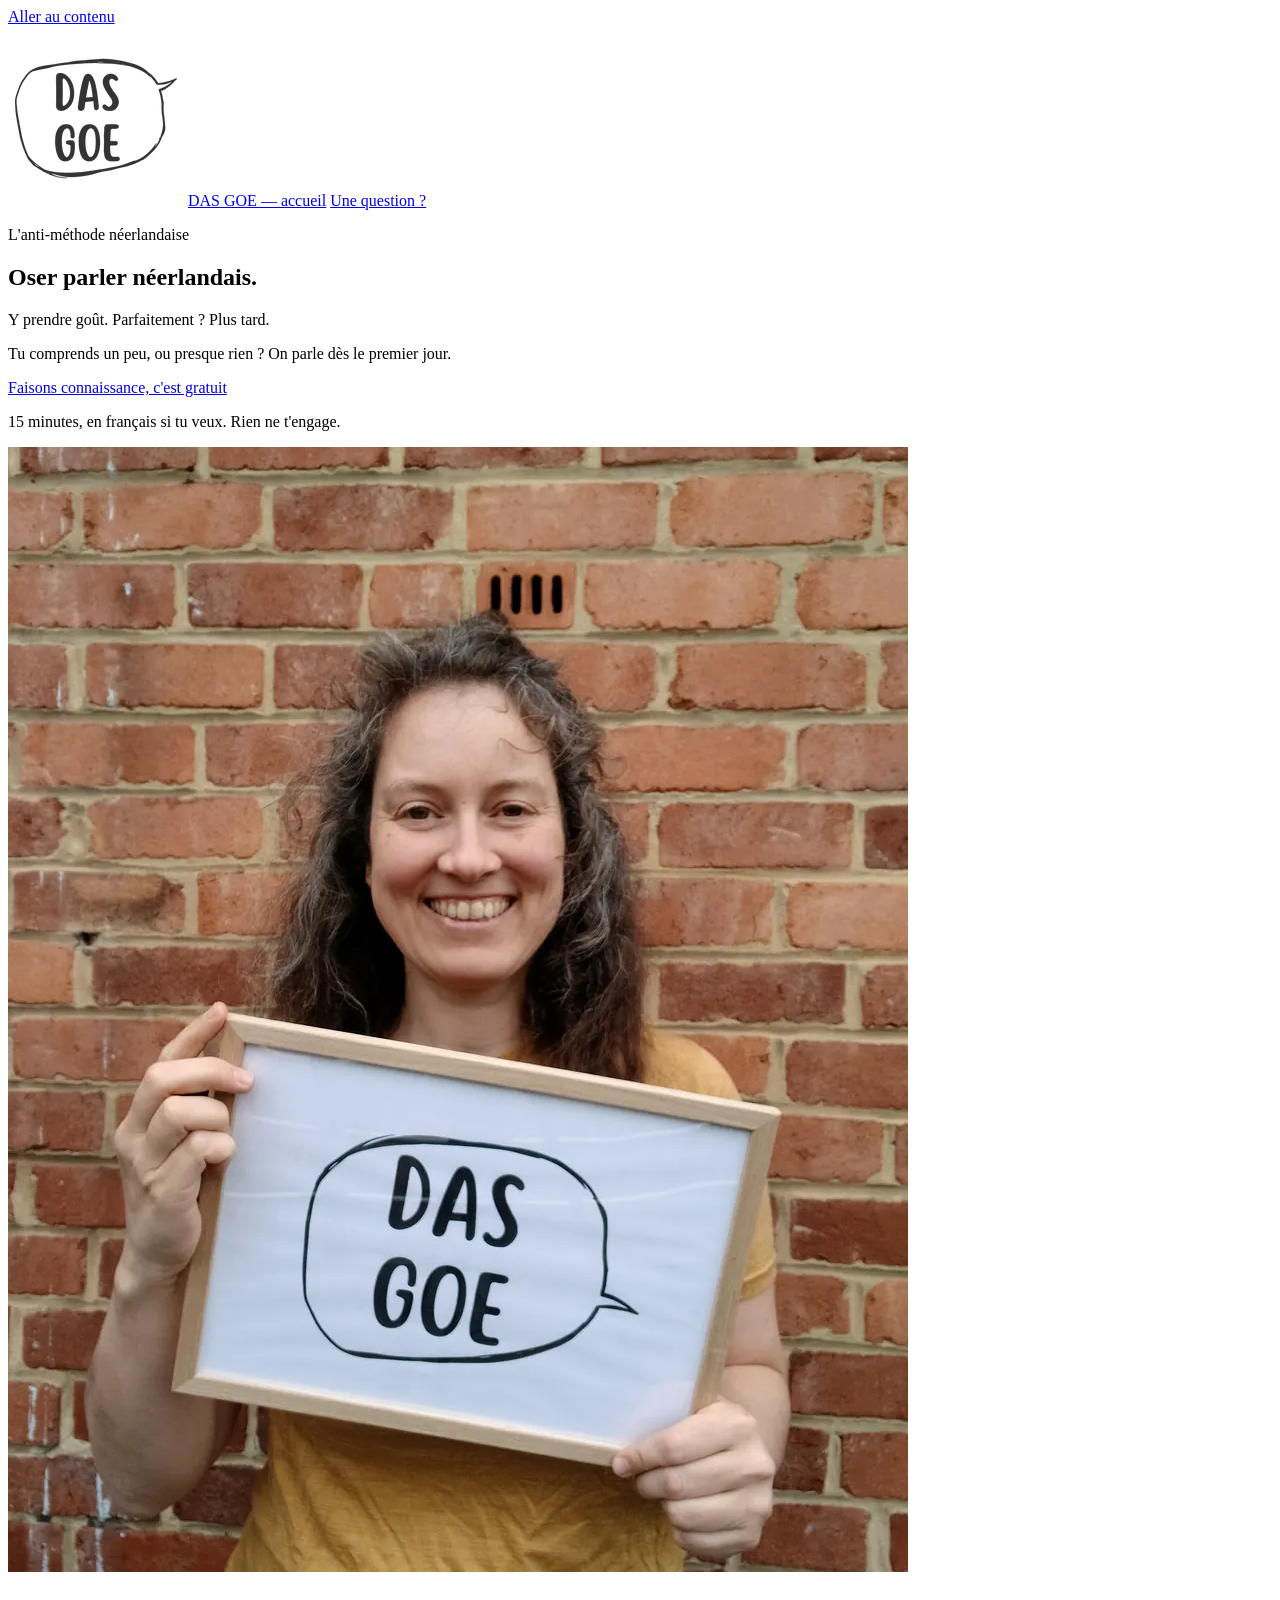
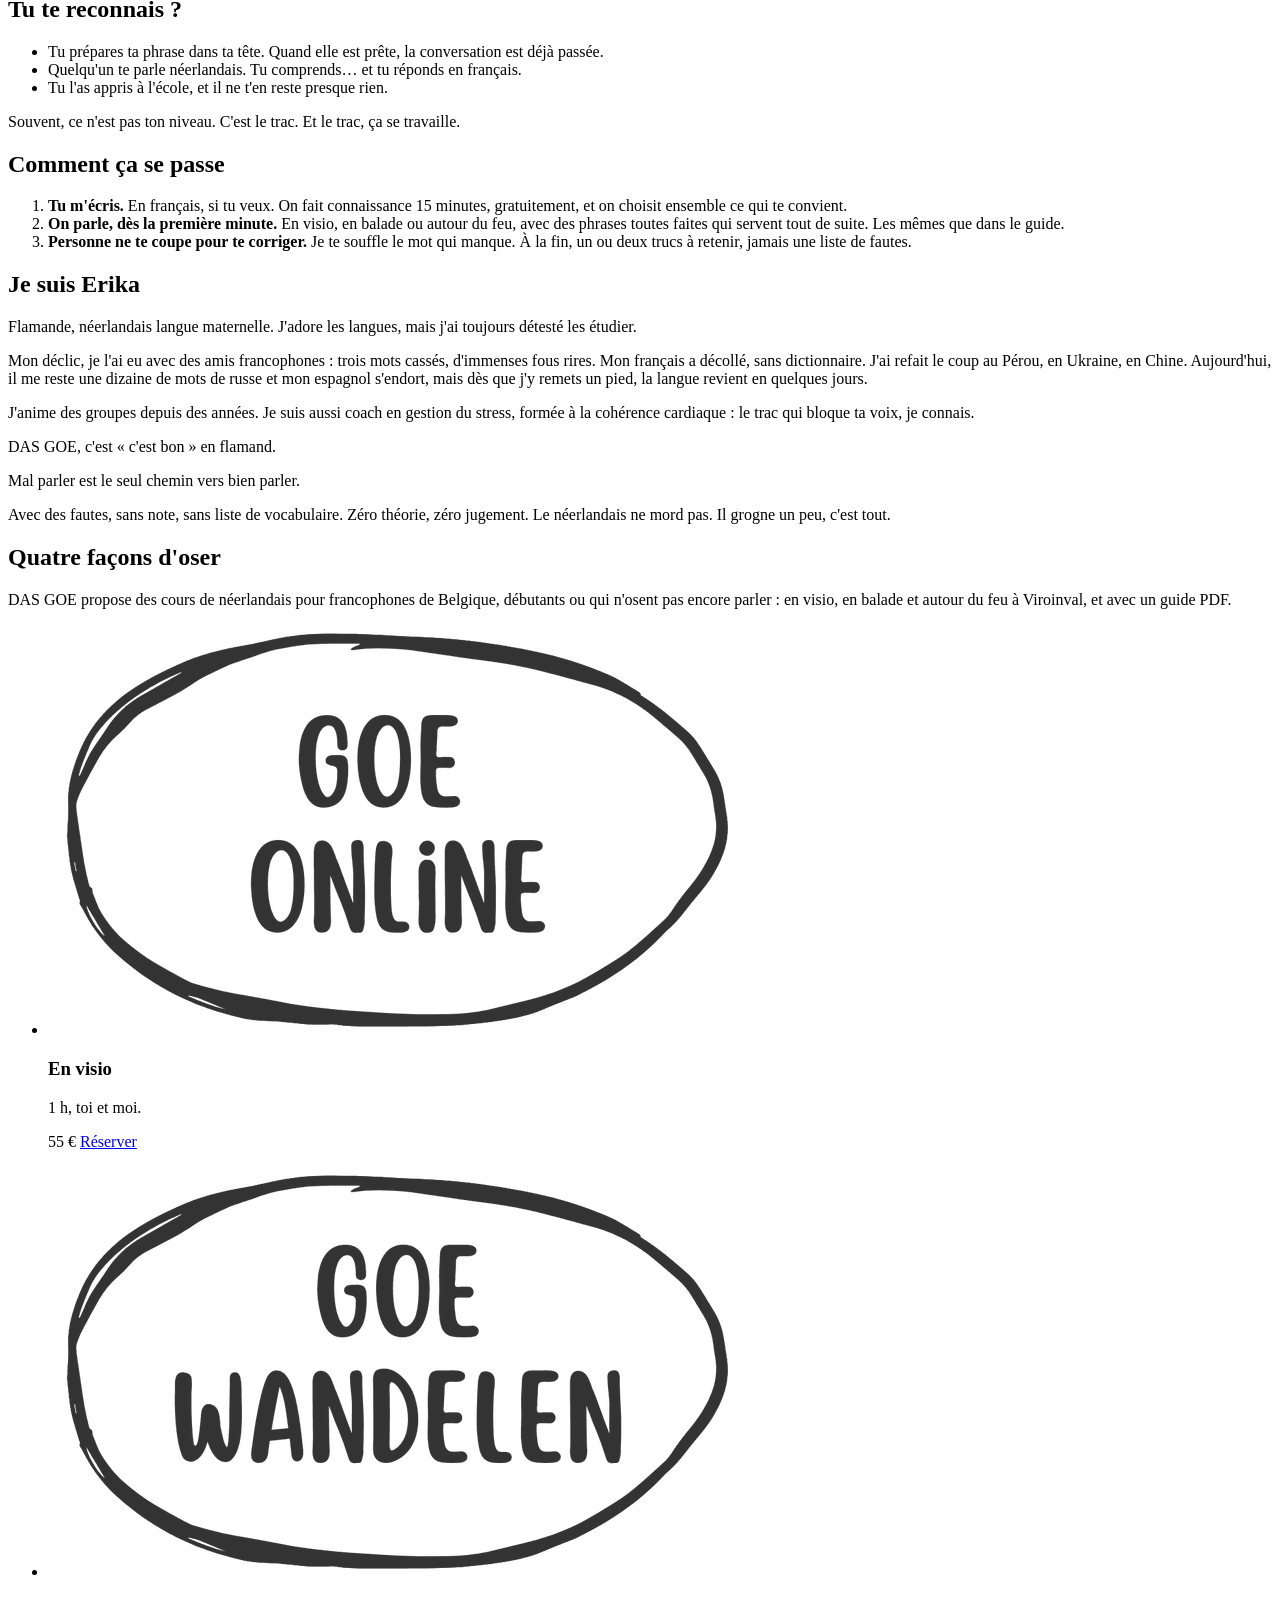
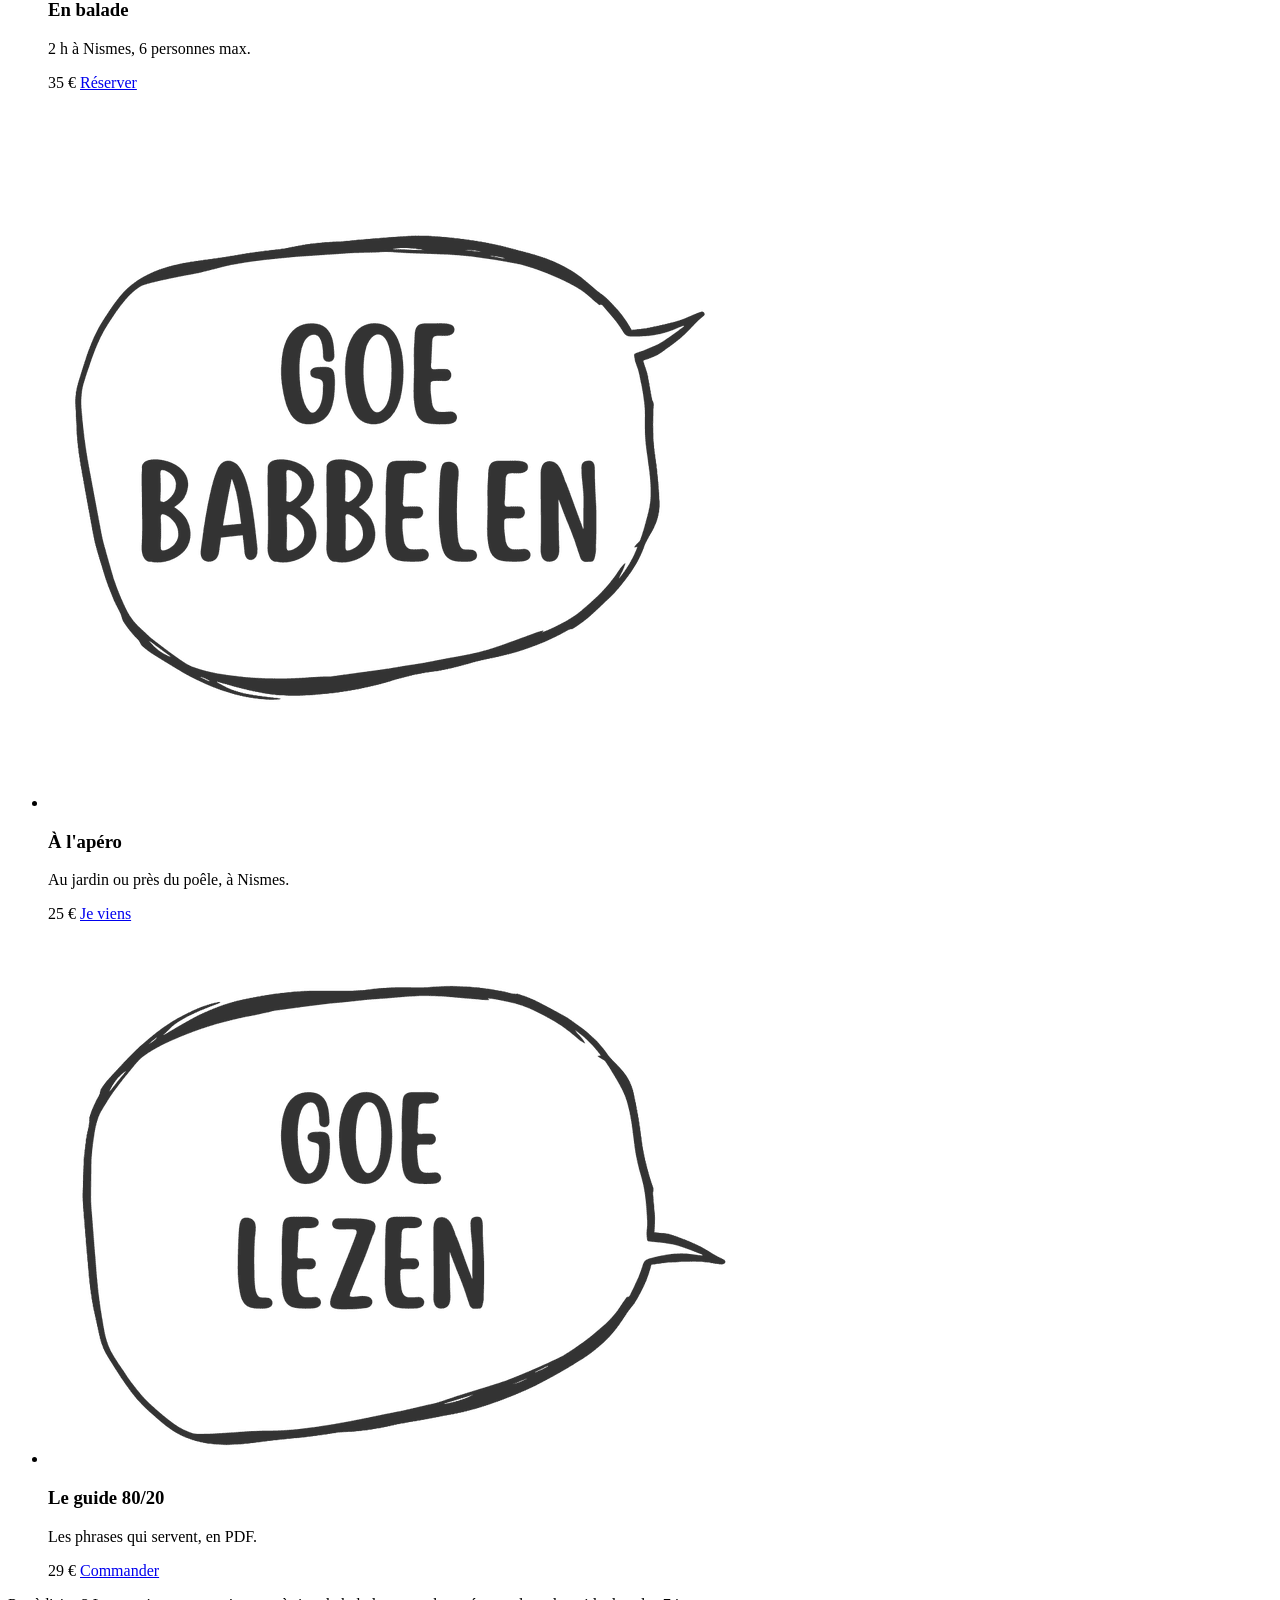
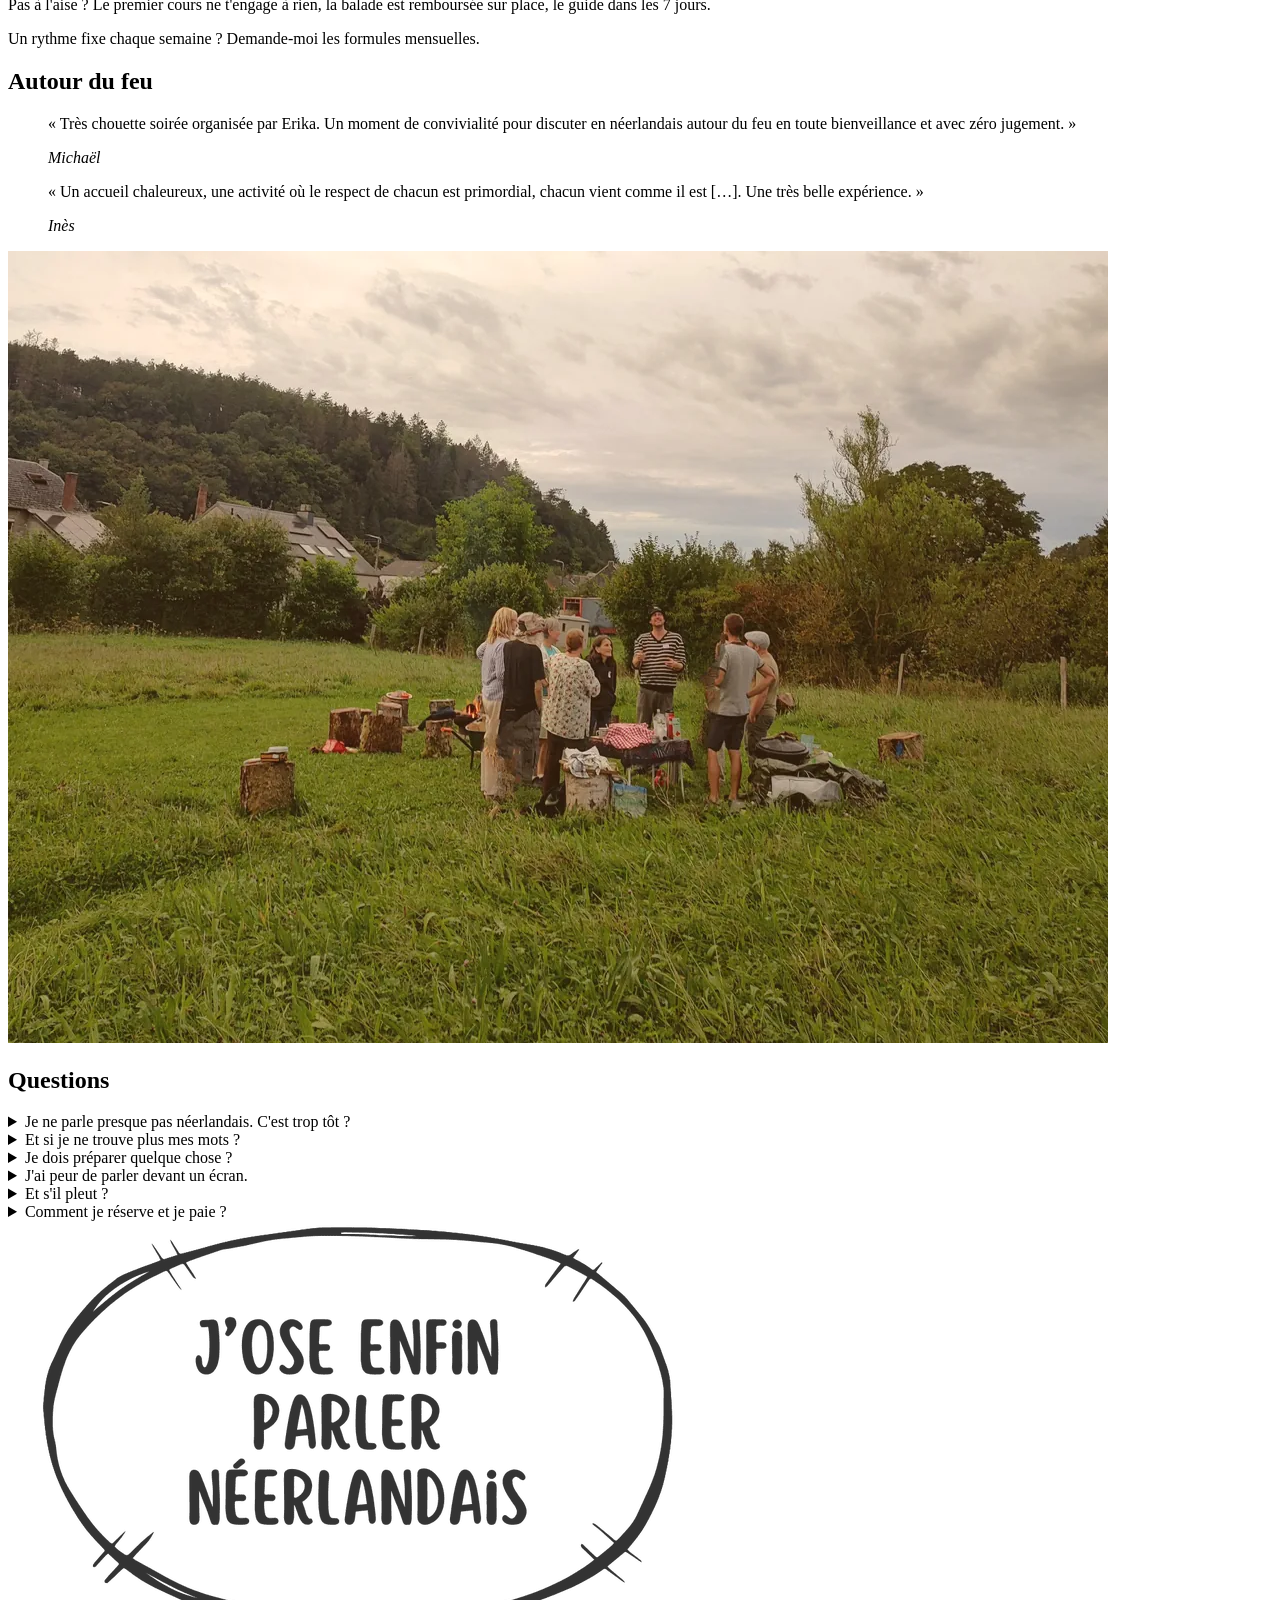
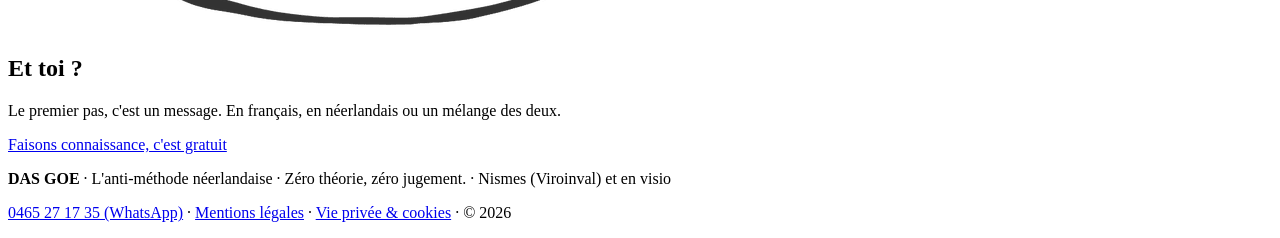
==== index.html @ df61b132 "5" ====
<!doctype html>
<html lang="fr">
<head>
<meta charset="utf-8">
<meta name="viewport" content="width=device-width, initial-scale=1">
<meta name="format-detection" content="telephone=no, date=no, address=no, email=no">
<title>DAS GOE — Oser parler néerlandais, en visio, en balade ou autour du feu</title>
<meta name="description" content="Débutant ou bloqué quand il faut parler néerlandais ? Appel découverte gratuit, cours en visio, balades et apéros en néerlandais à Nismes. Zéro théorie, zéro jugement.">
<link rel="canonical" href="https://dasgoe.be/">
<meta property="og:title" content="DAS GOE — Oser parler néerlandais, en visio, en balade ou autour du feu">
<meta property="og:description" content="Débutant ou bloqué quand il faut parler néerlandais ? Appel découverte gratuit, cours en visio, balades et apéros en néerlandais à Nismes. Zéro théorie, zéro jugement.">
<meta property="og:type" content="website">
<meta property="og:url" content="https://dasgoe.be/">
<meta property="og:locale" content="fr_BE">
<link rel="stylesheet" href="css/style.css">
<script type="application/ld+json">
{
  "@context": "https://schema.org",
  "@type": "ProfessionalService",
  "name": "DAS GOE",
  "alternateName": "L'anti-méthode néerlandaise",
  "url": "https://dasgoe.be/",
  "description": "Cours de néerlandais pour francophones de Belgique, débutants ou qui n'osent pas encore parler : en visio, en balade et autour du feu à Viroinval, et avec un guide PDF.",
  "founder": {
    "@type": "Person",
    "name": "Erika Pittoors"
  },
  "areaServed": [
    "Belgique",
    "Viroinval"
  ],
  "address": {
    "@type": "PostalAddress",
    "addressLocality": "Nismes",
    "postalCode": "5670",
    "addressCountry": "BE"
  },
  "telephone": "+32465271735",
  "makesOffer": [
    {
      "@type": "Offer",
      "name": "Appel découverte (15 min)",
      "price": "0",
      "priceCurrency": "EUR"
    },
    {
      "@type": "Offer",
      "name": "Cours de néerlandais en visio (1 h)",
      "price": "55",
      "priceCurrency": "EUR"
    },
    {
      "@type": "Offer",
      "name": "Balade en néerlandais à Nismes (2 h)",
      "price": "35",
      "priceCurrency": "EUR"
    },
    {
      "@type": "Offer",
      "name": "Apéro en néerlandais à Nismes (en groupe)",
      "price": "25",
      "priceCurrency": "EUR"
    },
    {
      "@type": "Offer",
      "name": "Guide 80/20 (PDF)",
      "price": "29",
      "priceCurrency": "EUR"
    }
  ],
  "review": [
    {
      "@type": "Review",
      "author": {
        "@type": "Person",
        "name": "Michaël"
      },
      "reviewBody": "Très chouette soirée organisée par Erika. Un moment de convivialité pour discuter en néerlandais autour du feu en toute bienveillance et avec zéro jugement."
    },
    {
      "@type": "Review",
      "author": {
        "@type": "Person",
        "name": "Inès"
      },
      "reviewBody": "Un accueil chaleureux, une activité où le respect de chacun est primordial, chacun vient comme il est […]. Une très belle expérience."
    }
  ]
}
</script>
<script type="application/ld+json">
{
  "@context": "https://schema.org",
  "@type": "FAQPage",
  "mainEntity": [
    {
      "@type": "Question",
      "name": "Je ne parle presque pas néerlandais. C'est trop tôt ?",
      "acceptedAnswer": {
        "@type": "Answer",
        "text": "« Trop tôt » n'existe pas ici. Si tu comprends « Hoe gaat het? », tu as largement le niveau. Même avec des bases scolaires lointaines, tu es le bienvenu."
      }
    },
    {
      "@type": "Question",
      "name": "Et si je ne trouve plus mes mots ?",
      "acceptedAnswer": {
        "@type": "Answer",
        "text": "Rien de grave. On parle avec les mains, les pieds, et s'il le faut, un mot en français. Je suis là pour te souffler le mot qui manque, sans pression."
      }
    },
    {
      "@type": "Question",
      "name": "Je dois préparer quelque chose ?",
      "acceptedAnswer": {
        "@type": "Answer",
        "text": "Non. Zéro devoir, zéro liste à réviser. Tu arrives comme tu es."
      }
    },
    {
      "@type": "Question",
      "name": "J'ai peur de parler devant un écran.",
      "acceptedAnswer": {
        "@type": "Answer",
        "text": "Commence par l'appel découverte : 15 minutes, en français, pour voir si ça te va. Si l'écran te bloque, je m'adapte. Ou viens en balade : là, pas d'écran."
      }
    },
    {
      "@type": "Question",
      "name": "Et s'il pleut ?",
      "acceptedAnswer": {
        "@type": "Answer",
        "text": "« Er bestaat geen slecht weer, alleen slechte kleren » : il n'y a pas de mauvais temps, juste de mauvais vêtements. Sauf tempête, la balade est maintenue."
      }
    },
    {
      "@type": "Question",
      "name": "Comment je réserve et je paie ?",
      "acceptedAnswer": {
        "@type": "Answer",
        "text": "Tu m'écris sur WhatsApp et on fixe le jour ensemble. Tu paies par Bancontact, prix finaux. Le guide, je te l'envoie par e-mail dès que ton paiement est arrivé."
      }
    }
  ]
}
</script>
</head>
<body>
<a class="skip-link" href="#main">Aller au contenu</a>

<header class="site-header">
  <div class="nav">
    <a href="./" class="brand"><img src="images/badges/logo-das-goe-nav-black.webp" width="180" height="180" alt="" class="brand-logo-img"><span class="sr-only">DAS GOE — accueil</span></a>
    <a href="https://wa.me/32465271735?text=Bonjour%20Erika%2C%20je%20viens%20de%20dasgoe.be.%20" class="btn btn-outline btn-nav">Une question&nbsp;?</a>
  </div>
</header>

<main id="main">

  <section class="split split-hero">
    <div class="split-text">
      <p class="eyebrow">L'anti-méthode néerlandaise</p>
      <h1>Oser parler néerlandais.</h1>
      <p class="hero-sub">Y prendre goût. Parfaitement&nbsp;? <span class="scribble">Plus tard.</span></p>
      <p class="lede">Tu comprends un peu, ou presque rien&nbsp;? On parle dès le premier jour.</p>
      <p><a href="https://wa.me/32465271735?text=Bonjour%20Erika%2C%20je%20viens%20de%20dasgoe.be.%20Je%20voudrais%20un%20appel%20d%C3%A9couverte%20gratuit%20de%2015%20minutes.%20Les%20moments%20qui%20me%20conviennent%20%3A%20" class="btn btn-primary">Faisons connaissance, c'est gratuit</a></p>
      <p class="soft">15 minutes, en français si tu veux. Rien ne t'engage.</p>
    </div>
    <img src="images/photos/erika-das-goe.webp" width="900" height="1125" alt="Erika, fondatrice de DAS GOE, tient un cadre avec la bulle DAS GOE" class="split-img" fetchpriority="high">
  </section>

  <section class="section-white" id="toi">
    <div class="wrap">
      <h2>Tu te reconnais&nbsp;?</h2>
      <ul class="dash-list">
        <li>Tu prépares ta phrase dans ta tête. Quand elle est prête, la conversation est déjà passée.</li>
        <li>Quelqu'un te parle néerlandais. Tu comprends… et tu réponds en français.</li>
        <li>Tu l'as appris à l'école, et il ne t'en reste presque rien.</li>
      </ul>
      <p class="punch">Souvent, ce n'est pas ton niveau. C'est le trac. Et le trac, ça se travaille.</p>
    </div>
  </section>

  <section class="band band-a" id="comment">
    <div class="wrap">
      <h2>Comment ça se passe</h2>
      <ol class="steps">
        <li><strong>Tu m'écris.</strong> En français, si tu veux. On fait connaissance 15 minutes, gratuitement, et on choisit ensemble ce qui te convient.</li>
        <li><strong>On parle, dès la première minute.</strong> En visio, en balade ou autour du feu, avec des phrases toutes faites qui servent tout de suite. Les mêmes que dans le guide.</li>
        <li><strong>Personne ne te coupe pour te corriger.</strong> Je te souffle le mot qui manque. À la fin, un ou deux trucs à retenir, jamais une liste de fautes.</li>
      </ol>
    </div>
  </section>

  <section class="section-white" id="erika">
    <div class="wrap story">
      <h2>Je suis Erika</h2>
      <p>Flamande, néerlandais langue maternelle. J'adore les langues, mais j'ai toujours détesté les étudier.</p>
      <p>Mon déclic, je l'ai eu avec des amis francophones&nbsp;: trois mots cassés, d'immenses fous rires. Mon français a décollé, sans dictionnaire. J'ai refait le coup au Pérou, en Ukraine, en Chine. Aujourd'hui, il me reste une dizaine de mots de russe et mon espagnol s'endort, mais dès que j'y remets un pied, la langue revient en quelques jours.</p>
      <p>J'anime des groupes depuis des années. Je suis aussi coach en gestion du stress, formée à la cohérence cardiaque&nbsp;: le trac qui bloque ta voix, je connais.</p>
      <p class="soft">DAS GOE, c'est «&nbsp;c'est bon&nbsp;» en flamand.</p>
    </div>
  </section>

  <section class="band band-b">
    <div class="wrap">
      <p class="band-big">Mal parler est le seul chemin vers bien parler.</p>
      <p>Avec des fautes, sans note, sans liste de vocabulaire. Zéro théorie, zéro jugement. Le néerlandais ne mord pas. Il grogne un peu, c'est tout.</p>
    </div>
  </section>

  <section class="section-white" id="offre">
    <div class="wrap-wide">
      <div class="offer-head">
        <h2>Quatre façons d'oser</h2>
        <p>DAS GOE propose des cours de néerlandais pour francophones de Belgique, débutants ou qui n'osent pas encore parler&nbsp;: en visio, en balade et autour du feu à Viroinval, et avec un guide PDF.</p>
      </div>
      <ul class="tiles">
        <li class="tile">
          <img src="images/badges/badge-goe-online-black.webp" width="700" height="410" alt="" loading="lazy" class="tile-bubble">
          <h3>En visio</h3>
          <p>1&nbsp;h, toi et moi.</p>
          <p class="tile-price">55&nbsp;€ <a href="https://wa.me/32465271735?text=Bonjour%20Erika%2C%20je%20viens%20de%20dasgoe.be.%20Je%20voudrais%20r%C3%A9server%20un%201er%20cours%20en%20visio%20%2855%20%E2%82%AC%29.%20Les%20jours%20et%20moments%20qui%20me%20conviennent%20%3A%20" class="link-go">Réserver</a></p>
        </li>
        <li class="tile">
          <img src="images/badges/badge-goe-wandelen-black.webp" width="700" height="410" alt="" loading="lazy" class="tile-bubble">
          <h3>En balade</h3>
          <p>2&nbsp;h à Nismes, 6 personnes max.</p>
          <p class="tile-price">35&nbsp;€ <a href="https://wa.me/32465271735?text=Bonjour%20Erika%2C%20je%20viens%20de%20dasgoe.be.%20Je%20voudrais%20m%27inscrire%20%C3%A0%20une%20balade%20en%20n%C3%A9erlandais%20%2835%20%E2%82%AC%29.%20Les%20dates%20qui%20me%20conviennent%20%3A%20" class="link-go">Réserver</a></p>
        </li>
        <li class="tile">
          <img src="images/badges/badge-goe-babbelen-black.webp" width="700" height="700" alt="" loading="lazy" class="tile-bubble tile-bubble-sq">
          <h3>À l'apéro</h3>
          <p>Au jardin ou près du poêle, à Nismes.</p>
          <p class="tile-price">25&nbsp;€ <a href="https://wa.me/32465271735?text=Bonjour%20Erika%2C%20je%20viens%20de%20dasgoe.be.%20Je%20voudrais%20venir%20au%20prochain%20ap%C3%A9ro%20en%20n%C3%A9erlandais%20%2825%20%E2%82%AC%29.%20Pr%C3%A9viens-moi%20de%20la%20date%20%21" class="link-go">Je viens</a></p>
        </li>
        <li class="tile">
          <img src="images/badges/badge-goe-lezen-black.webp" width="700" height="525" alt="" loading="lazy" class="tile-bubble">
          <h3>Le guide 80/20</h3>
          <p>Les phrases qui servent, en PDF.</p>
          <p class="tile-price">29&nbsp;€ <a href="https://wa.me/32465271735?text=Bonjour%20Erika%2C%20je%20viens%20de%20dasgoe.be.%20Je%20voudrais%20acheter%20le%20guide%2080%2F20%20%2829%20%E2%82%AC%29." class="link-go">Commander</a></p>
        </li>
      </ul>
      <p class="guarantee-line">Pas à l'aise&nbsp;? Le premier cours ne t'engage à rien, la balade est remboursée sur place, le guide dans les 7 jours.</p>
      <p class="soft center-text">Un rythme fixe chaque semaine&nbsp;? Demande-moi les formules mensuelles.</p>
    </div>
  </section>

  <section class="split band-b" id="avis">
    <div class="split-text">
      <h2>Autour du feu</h2>
      <blockquote class="quote">
        <p>« Très chouette soirée organisée par Erika. Un moment de convivialité pour discuter en néerlandais autour du feu en toute bienveillance et avec zéro jugement. »</p>
        <cite>Michaël</cite>
      </blockquote>
      <blockquote class="quote">
        <p>« Un accueil chaleureux, une activité où le respect de chacun est primordial, chacun vient comme il est […]. Une très belle expérience. »</p>
        <cite>Inès</cite>
      </blockquote>
    </div>
    <img src="images/photos/groep-feu-warm.webp" width="1100" height="792" alt="Une dizaine de participants papotent debout autour du feu, dans un pré à Nismes" loading="lazy" class="split-img">
  </section>

  <section class="section-white" id="questions">
    <div class="wrap">
      <h2>Questions</h2>
      <details class="faq-item">
          <summary>Je ne parle presque pas néerlandais. C'est trop tôt ?</summary>
          <p>« Trop tôt » n'existe pas ici. Si tu comprends « Hoe gaat het? », tu as largement le niveau. Même avec des bases scolaires lointaines, tu es le bienvenu.</p>
        </details>
      <details class="faq-item">
          <summary>Et si je ne trouve plus mes mots ?</summary>
          <p>Rien de grave. On parle avec les mains, les pieds, et s'il le faut, un mot en français. Je suis là pour te souffler le mot qui manque, sans pression.</p>
        </details>
      <details class="faq-item">
          <summary>Je dois préparer quelque chose ?</summary>
          <p>Non. Zéro devoir, zéro liste à réviser. Tu arrives comme tu es.</p>
        </details>
      <details class="faq-item">
          <summary>J'ai peur de parler devant un écran.</summary>
          <p>Commence par l'appel découverte : 15 minutes, en français, pour voir si ça te va. Si l'écran te bloque, je m'adapte. Ou viens en balade : là, pas d'écran.</p>
        </details>
      <details class="faq-item">
          <summary>Et s'il pleut ?</summary>
          <p>« Er bestaat geen slecht weer, alleen slechte kleren » : il n'y a pas de mauvais temps, juste de mauvais vêtements. Sauf tempête, la balade est maintenue.</p>
        </details>
      <details class="faq-item">
          <summary>Comment je réserve et je paie ?</summary>
          <p>Tu m'écris sur WhatsApp et on fixe le jour ensemble. Tu paies par Bancontact, prix finaux. Le guide, je te l'envoie par e-mail dès que ton paiement est arrivé.</p>
        </details>
    </div>
  </section>

  <section class="section-white section-line" id="et-toi">
    <div class="wrap-wide closing">
      <img src="images/badges/badge-jose-enfin-black.webp" width="700" height="410" alt="J'ose enfin parler néerlandais" loading="lazy" class="closing-bubble">
      <div>
        <h2>Et toi&nbsp;?</h2>
        <p>Le premier pas, c'est un message. En français, en néerlandais ou un mélange des deux.</p>
        <p><a href="https://wa.me/32465271735?text=Bonjour%20Erika%2C%20je%20viens%20de%20dasgoe.be.%20Je%20voudrais%20un%20appel%20d%C3%A9couverte%20gratuit%20de%2015%20minutes.%20Les%20moments%20qui%20me%20conviennent%20%3A%20" class="btn btn-primary">Faisons connaissance, c'est gratuit</a></p>
      </div>
    </div>
  </section>

</main>

<footer class="site-footer">
  <div class="wrap-wide">
    <p><strong>DAS GOE</strong> · L'anti-méthode néerlandaise · Zéro théorie, zéro jugement. · Nismes (Viroinval) et en visio</p>
    <p class="legal"><a href="whatsapp/">0465&nbsp;27&nbsp;17&nbsp;35 (WhatsApp)</a> · <a href="mentions-legales.html">Mentions légales</a> · <a href="cookies.html">Vie privée &amp; cookies</a> · © 2026</p>
  </div>
</footer>
</body>
</html>
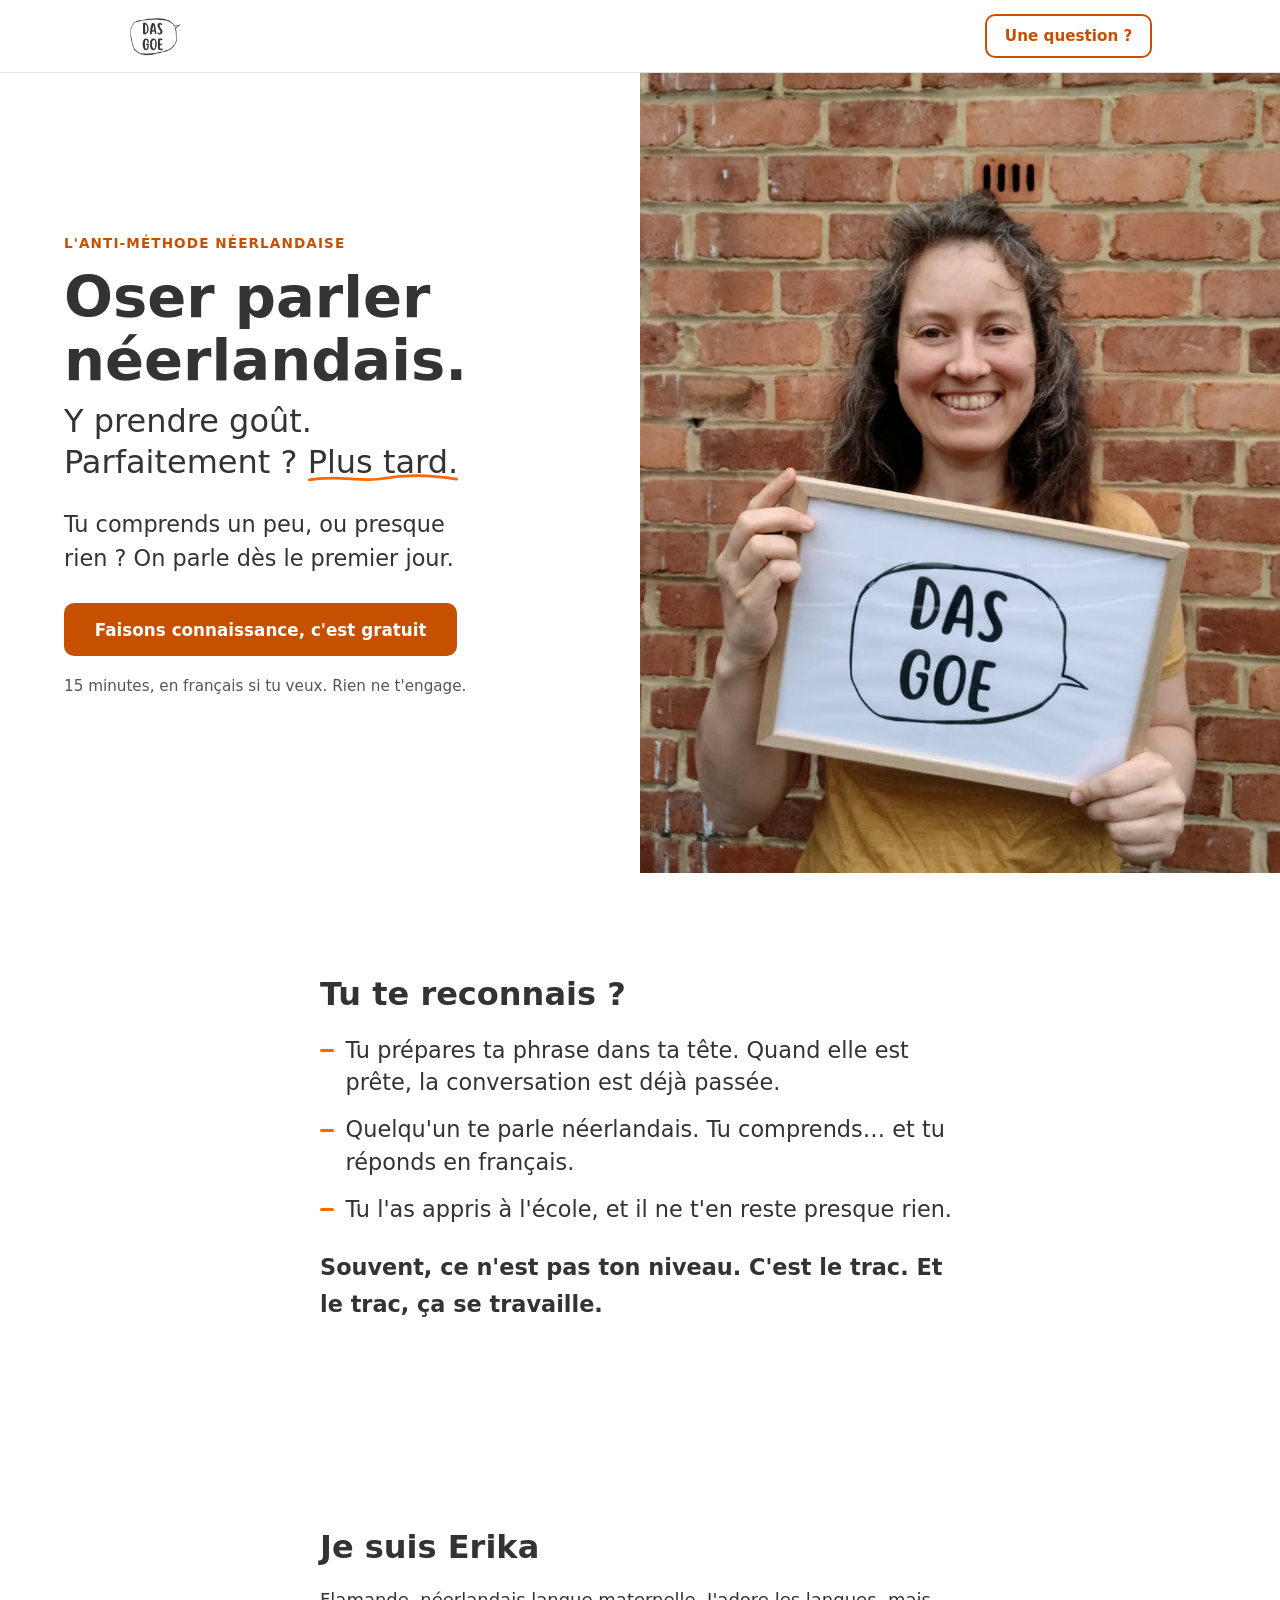
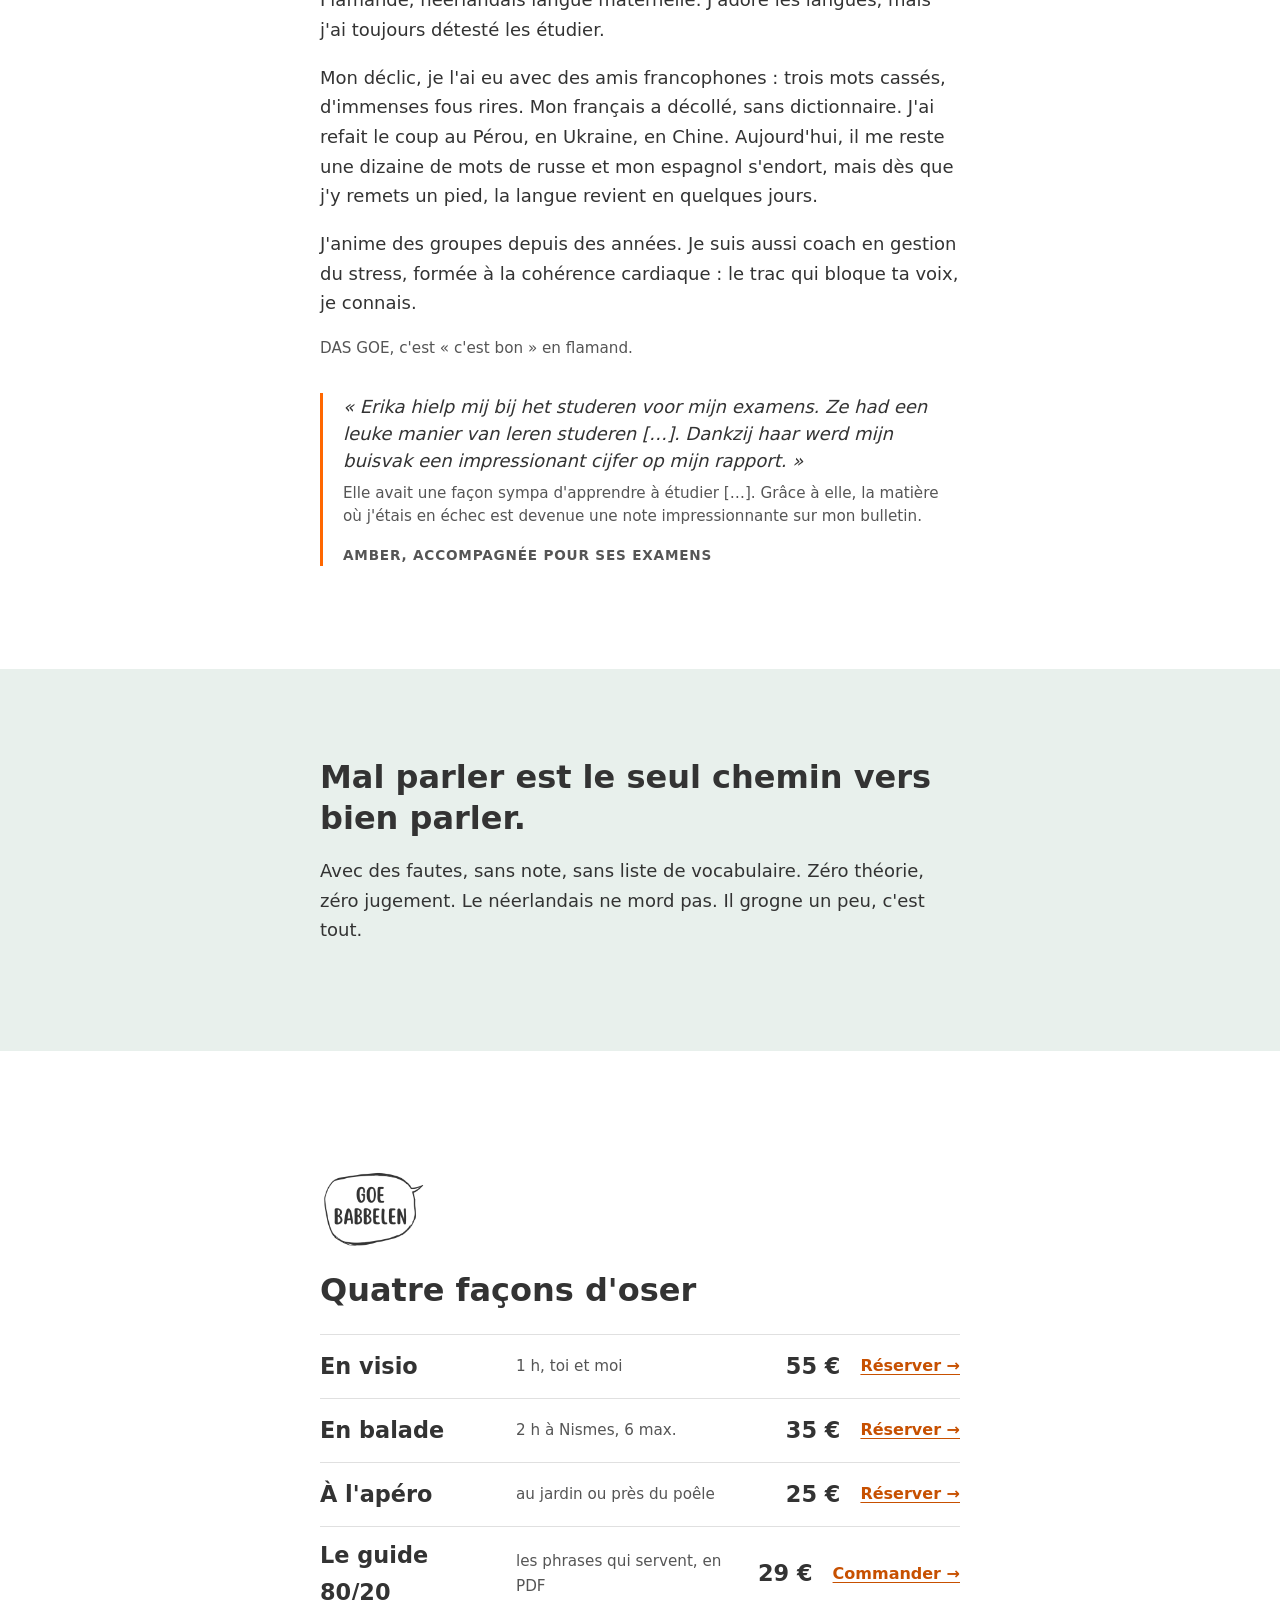
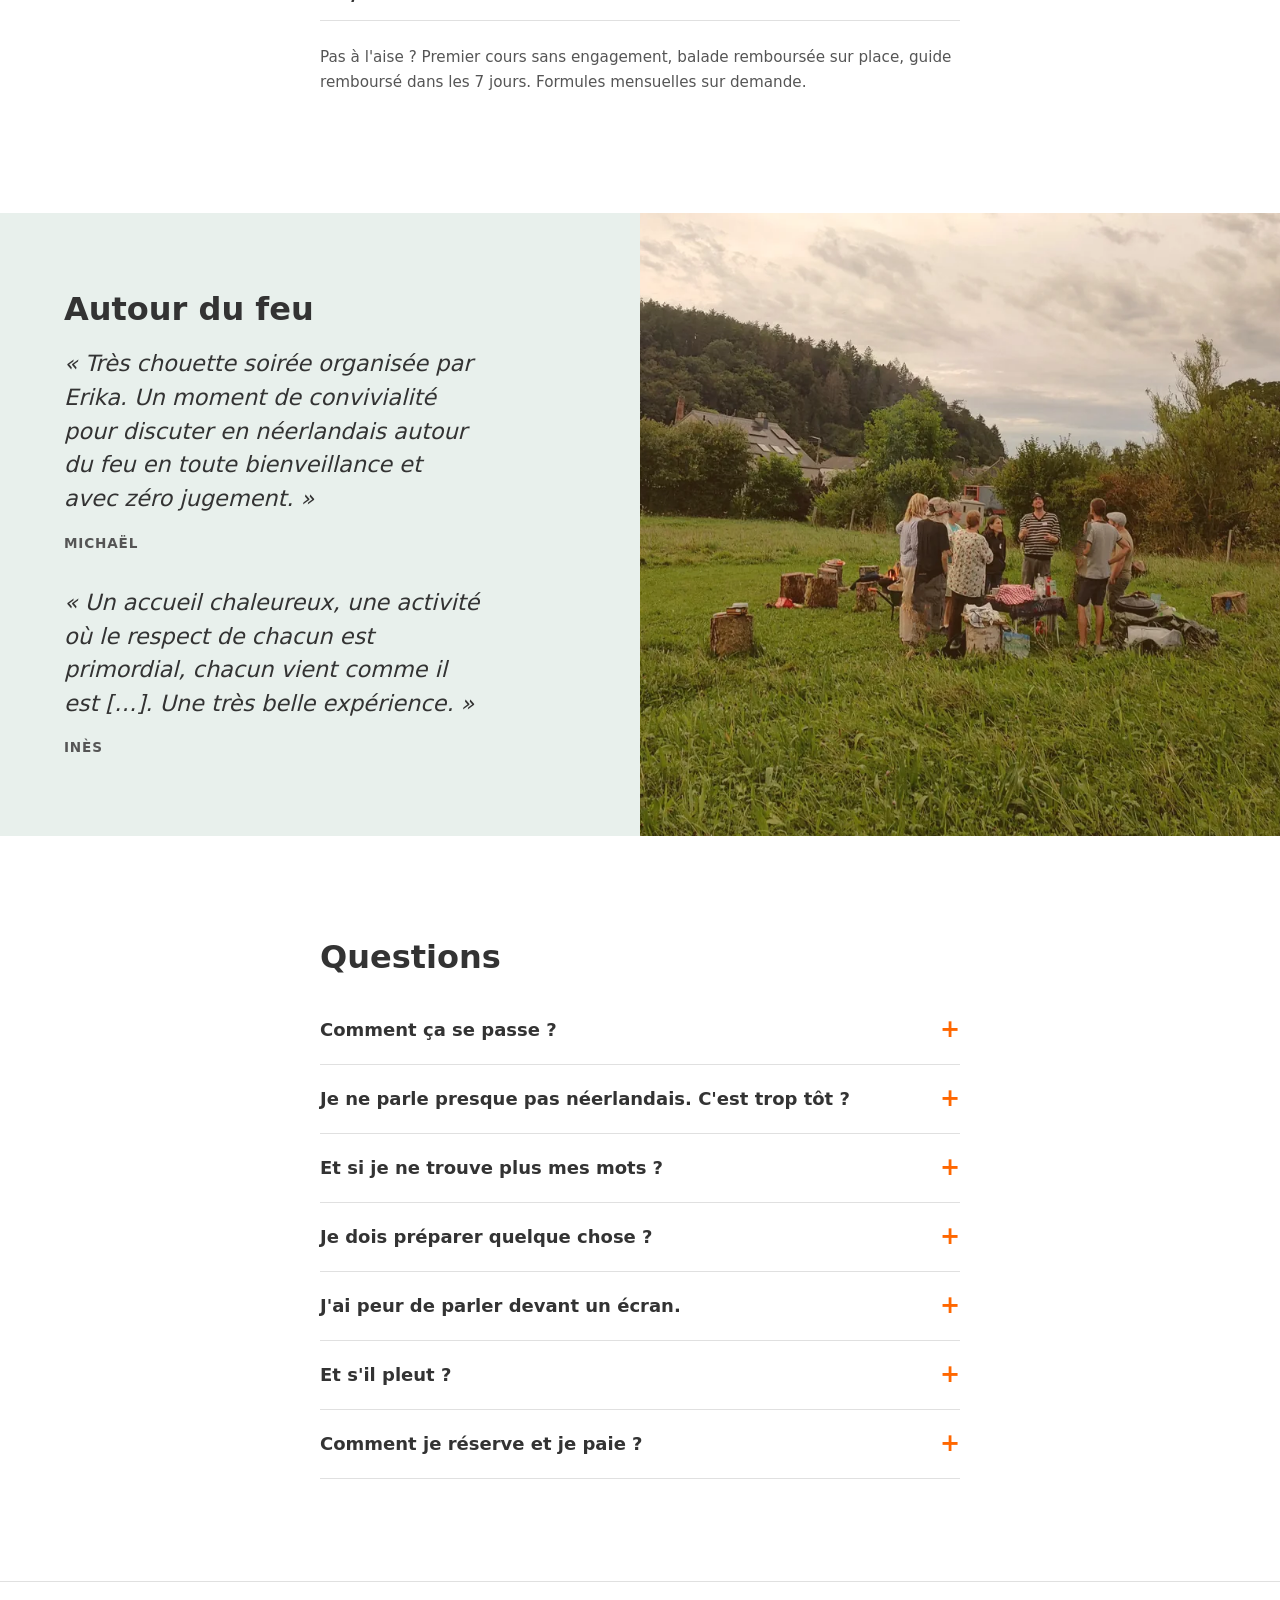
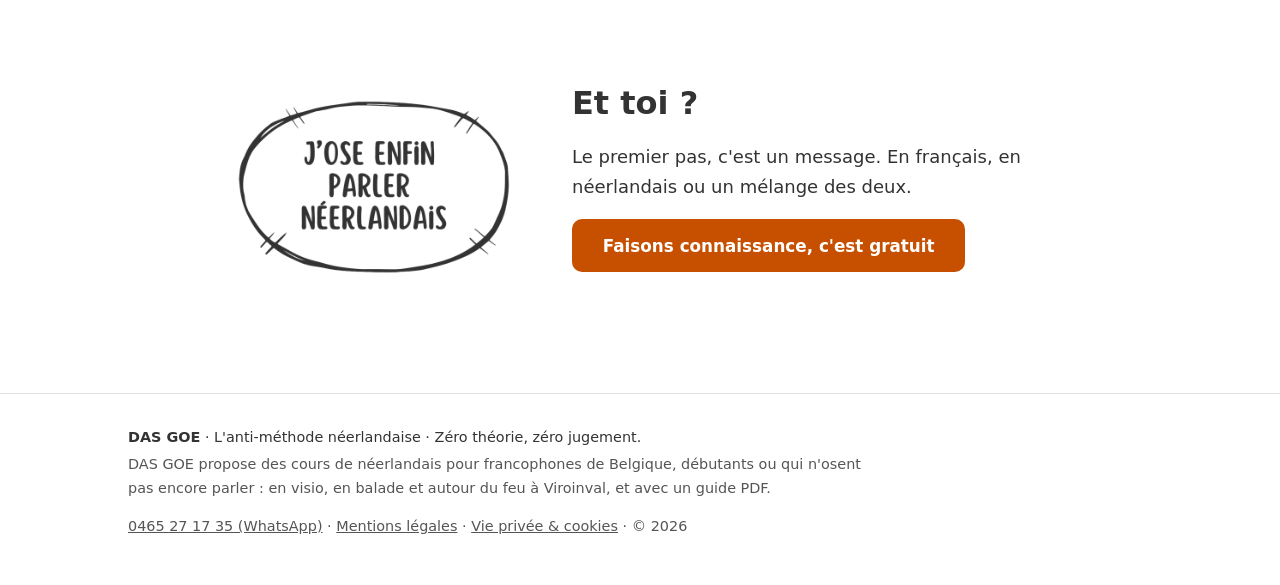
==== commit 4629f259: "4" ====
--- a/index.html
+++ b/index.html
@@ -95,6 +95,14 @@
   "mainEntity": [
     {
       "@type": "Question",
+      "name": "Comment ça se passe ?",
+      "acceptedAnswer": {
+        "@type": "Answer",
+        "text": "On fait connaissance 15 minutes, gratuitement. Puis on parle dès la première minute, avec des phrases toutes faites. Personne ne te coupe pour te corriger : un ou deux trucs à retenir à la fin, c'est tout."
+      }
+    },
+    {
+      "@type": "Question",
       "name": "Je ne parle presque pas néerlandais. C'est trop tôt ?",
       "acceptedAnswer": {
         "@type": "Answer",
@@ -181,17 +189,6 @@
     </div>
   </section>
 
-  <section class="band band-a" id="comment">
-    <div class="wrap">
-      <h2>Comment ça se passe</h2>
-      <ol class="steps">
-        <li><strong>Tu m'écris.</strong> En français, si tu veux. On fait connaissance 15 minutes, gratuitement, et on choisit ensemble ce qui te convient.</li>
-        <li><strong>On parle, dès la première minute.</strong> En visio, en balade ou autour du feu, avec des phrases toutes faites qui servent tout de suite. Les mêmes que dans le guide.</li>
-        <li><strong>Personne ne te coupe pour te corriger.</strong> Je te souffle le mot qui manque. À la fin, un ou deux trucs à retenir, jamais une liste de fautes.</li>
-      </ol>
-    </div>
-  </section>
-
   <section class="section-white" id="erika">
     <div class="wrap story">
       <h2>Je suis Erika</h2>
@@ -199,6 +196,11 @@
       <p>Mon déclic, je l'ai eu avec des amis francophones&nbsp;: trois mots cassés, d'immenses fous rires. Mon français a décollé, sans dictionnaire. J'ai refait le coup au Pérou, en Ukraine, en Chine. Aujourd'hui, il me reste une dizaine de mots de russe et mon espagnol s'endort, mais dès que j'y remets un pied, la langue revient en quelques jours.</p>
       <p>J'anime des groupes depuis des années. Je suis aussi coach en gestion du stress, formée à la cohérence cardiaque&nbsp;: le trac qui bloque ta voix, je connais.</p>
       <p class="soft">DAS GOE, c'est «&nbsp;c'est bon&nbsp;» en flamand.</p>
+      <blockquote class="quote quote-side">
+        <p lang="nl">« Erika hielp mij bij het studeren voor mijn examens. Ze had een leuke manier van leren studeren […]. Dankzij haar werd mijn buisvak een impressionant cijfer op mijn rapport. »</p>
+        <p class="translation">Elle avait une façon sympa d'apprendre à étudier […]. Grâce à elle, la matière où j'étais en échec est devenue une note impressionnante sur mon bulletin.</p>
+        <cite>Amber, accompagnée pour ses examens</cite>
+      </blockquote>
     </div>
   </section>
 
@@ -210,39 +212,16 @@
   </section>
 
   <section class="section-white" id="offre">
-    <div class="wrap-wide">
-      <div class="offer-head">
-        <h2>Quatre façons d'oser</h2>
-        <p>DAS GOE propose des cours de néerlandais pour francophones de Belgique, débutants ou qui n'osent pas encore parler&nbsp;: en visio, en balade et autour du feu à Viroinval, et avec un guide PDF.</p>
-      </div>
-      <ul class="tiles">
-        <li class="tile">
-          <img src="images/badges/badge-goe-online-black.webp" width="700" height="410" alt="" loading="lazy" class="tile-bubble">
-          <h3>En visio</h3>
-          <p>1&nbsp;h, toi et moi.</p>
-          <p class="tile-price">55&nbsp;€ <a href="https://wa.me/32465271735?text=Bonjour%20Erika%2C%20je%20viens%20de%20dasgoe.be.%20Je%20voudrais%20r%C3%A9server%20un%201er%20cours%20en%20visio%20%2855%20%E2%82%AC%29.%20Les%20jours%20et%20moments%20qui%20me%20conviennent%20%3A%20" class="link-go">Réserver</a></p>
-        </li>
-        <li class="tile">
-          <img src="images/badges/badge-goe-wandelen-black.webp" width="700" height="410" alt="" loading="lazy" class="tile-bubble">
-          <h3>En balade</h3>
-          <p>2&nbsp;h à Nismes, 6 personnes max.</p>
-          <p class="tile-price">35&nbsp;€ <a href="https://wa.me/32465271735?text=Bonjour%20Erika%2C%20je%20viens%20de%20dasgoe.be.%20Je%20voudrais%20m%27inscrire%20%C3%A0%20une%20balade%20en%20n%C3%A9erlandais%20%2835%20%E2%82%AC%29.%20Les%20dates%20qui%20me%20conviennent%20%3A%20" class="link-go">Réserver</a></p>
-        </li>
-        <li class="tile">
-          <img src="images/badges/badge-goe-babbelen-black.webp" width="700" height="700" alt="" loading="lazy" class="tile-bubble tile-bubble-sq">
-          <h3>À l'apéro</h3>
-          <p>Au jardin ou près du poêle, à Nismes.</p>
-          <p class="tile-price">25&nbsp;€ <a href="https://wa.me/32465271735?text=Bonjour%20Erika%2C%20je%20viens%20de%20dasgoe.be.%20Je%20voudrais%20venir%20au%20prochain%20ap%C3%A9ro%20en%20n%C3%A9erlandais%20%2825%20%E2%82%AC%29.%20Pr%C3%A9viens-moi%20de%20la%20date%20%21" class="link-go">Je viens</a></p>
-        </li>
-        <li class="tile">
-          <img src="images/badges/badge-goe-lezen-black.webp" width="700" height="525" alt="" loading="lazy" class="tile-bubble">
-          <h3>Le guide 80/20</h3>
-          <p>Les phrases qui servent, en PDF.</p>
-          <p class="tile-price">29&nbsp;€ <a href="https://wa.me/32465271735?text=Bonjour%20Erika%2C%20je%20viens%20de%20dasgoe.be.%20Je%20voudrais%20acheter%20le%20guide%2080%2F20%20%2829%20%E2%82%AC%29." class="link-go">Commander</a></p>
-        </li>
+    <div class="wrap">
+      <img src="images/badges/badge-goe-babbelen-black.webp" width="700" height="700" alt="" loading="lazy" class="offer-bubble">
+      <h2>Quatre façons d'oser</h2>
+      <ul class="menu">
+        <li><span class="menu-name">En visio</span><span class="menu-info">1&nbsp;h, toi et moi</span><span class="menu-price">55&nbsp;€</span><a href="https://wa.me/32465271735?text=Bonjour%20Erika%2C%20je%20viens%20de%20dasgoe.be.%20Je%20voudrais%20r%C3%A9server%20un%201er%20cours%20en%20visio%20%2855%20%E2%82%AC%29.%20Les%20jours%20et%20moments%20qui%20me%20conviennent%20%3A%20" class="link-go" aria-label="Réserver un cours en visio">Réserver</a></li>
+        <li><span class="menu-name">En balade</span><span class="menu-info">2&nbsp;h à Nismes, 6 max.</span><span class="menu-price">35&nbsp;€</span><a href="https://wa.me/32465271735?text=Bonjour%20Erika%2C%20je%20viens%20de%20dasgoe.be.%20Je%20voudrais%20m%27inscrire%20%C3%A0%20une%20balade%20en%20n%C3%A9erlandais%20%2835%20%E2%82%AC%29.%20Les%20dates%20qui%20me%20conviennent%20%3A%20" class="link-go" aria-label="Réserver une balade">Réserver</a></li>
+        <li><span class="menu-name">À l'apéro</span><span class="menu-info">au jardin ou près du poêle</span><span class="menu-price">25&nbsp;€</span><a href="https://wa.me/32465271735?text=Bonjour%20Erika%2C%20je%20viens%20de%20dasgoe.be.%20Je%20voudrais%20venir%20au%20prochain%20ap%C3%A9ro%20en%20n%C3%A9erlandais%20%2825%20%E2%82%AC%29.%20Pr%C3%A9viens-moi%20de%20la%20date%20%21" class="link-go" aria-label="Réserver un apéro">Réserver</a></li>
+        <li><span class="menu-name">Le guide 80/20</span><span class="menu-info">les phrases qui servent, en PDF</span><span class="menu-price">29&nbsp;€</span><a href="https://wa.me/32465271735?text=Bonjour%20Erika%2C%20je%20viens%20de%20dasgoe.be.%20Je%20voudrais%20acheter%20le%20guide%2080%2F20%20%2829%20%E2%82%AC%29." class="link-go" aria-label="Commander le guide">Commander</a></li>
       </ul>
-      <p class="guarantee-line">Pas à l'aise&nbsp;? Le premier cours ne t'engage à rien, la balade est remboursée sur place, le guide dans les 7 jours.</p>
-      <p class="soft center-text">Un rythme fixe chaque semaine&nbsp;? Demande-moi les formules mensuelles.</p>
+      <p class="soft">Pas à l'aise&nbsp;? Premier cours sans engagement, balade remboursée sur place, guide remboursé dans les 7 jours. Formules mensuelles sur demande.</p>
     </div>
   </section>
 
@@ -265,6 +244,10 @@
     <div class="wrap">
       <h2>Questions</h2>
       <details class="faq-item">
+          <summary>Comment ça se passe ?</summary>
+          <p>On fait connaissance 15 minutes, gratuitement. Puis on parle dès la première minute, avec des phrases toutes faites. Personne ne te coupe pour te corriger : un ou deux trucs à retenir à la fin, c'est tout.</p>
+        </details>
+      <details class="faq-item">
           <summary>Je ne parle presque pas néerlandais. C'est trop tôt ?</summary>
           <p>« Trop tôt » n'existe pas ici. Si tu comprends « Hoe gaat het? », tu as largement le niveau. Même avec des bases scolaires lointaines, tu es le bienvenu.</p>
         </details>
@@ -306,7 +289,8 @@
 
 <footer class="site-footer">
   <div class="wrap-wide">
-    <p><strong>DAS GOE</strong> · L'anti-méthode néerlandaise · Zéro théorie, zéro jugement. · Nismes (Viroinval) et en visio</p>
+    <p><strong>DAS GOE</strong> · L'anti-méthode néerlandaise · Zéro théorie, zéro jugement.</p>
+    <p class="footer-fact">DAS GOE propose des cours de néerlandais pour francophones de Belgique, débutants ou qui n'osent pas encore parler&nbsp;: en visio, en balade et autour du feu à Viroinval, et avec un guide PDF.</p>
     <p class="legal"><a href="whatsapp/">0465&nbsp;27&nbsp;17&nbsp;35 (WhatsApp)</a> · <a href="mentions-legales.html">Mentions légales</a> · <a href="cookies.html">Vie privée &amp; cookies</a> · © 2026</p>
   </div>
 </footer>
--- a/css/style.css
+++ b/css/style.css
@@ -0,0 +1,214 @@
+/* ===========================================================
+   DAS GOE — stijl "Eenvoud", één pagina
+   Systeemlettertype (Roboto eerst), niets te laden, geen JS.
+   Contrast: #333 op wit 12,63:1 · wit op --btn 4,59:1 (AA) ·
+   #FF6700 enkel decoratief, nooit tekst.
+   =========================================================== */
+
+:root{
+  --bg:        #FFFFFF;
+  --text:      #333333;
+  --text-soft: #555555;
+  --block-a:   #FFF2E6;
+  --block-b:   #E8F0EC;
+  --orange:    #FF6700;
+  --btn:       #C75000;
+  --btn-hover: #A84400;
+  --line:      rgba(51,51,51,.15);
+
+  --font: Roboto, system-ui, -apple-system, BlinkMacSystemFont, "Segoe UI", "Helvetica Neue", Arial, sans-serif;
+
+  --step-0: clamp(1rem, 0.95rem + 0.25vw, 1.125rem);
+  --step-1: clamp(1.2rem, 1.1rem + 0.5vw, 1.4rem);
+  --step-2: clamp(1.5rem, 1.3rem + 1vw, 2rem);
+  --step-3: clamp(1.9rem, 1.5rem + 2vw, 2.8rem);
+
+  --radius: 10px;
+  --measure: min(100% - 2rem, 40rem);
+}
+
+*, *::before, *::after{ box-sizing: border-box; }
+html{ scroll-behavior: smooth; }
+body{
+  margin:0;
+  background: var(--bg);
+  color: var(--text);
+  font-family: var(--font);
+  font-size: var(--step-0);
+  line-height: 1.65;
+  -webkit-font-smoothing: antialiased;
+}
+img{ max-width:100%; height:auto; display:block; }
+a{ color: inherit; }
+h1,h2,h3{ font-weight:700; line-height:1.2; margin:0 0 .6em; text-wrap: balance; }
+h1{ font-size: var(--step-3); }
+h2{ font-size: var(--step-2); }
+h3{ font-size: var(--step-1); }
+p{ margin:0 0 1em; }
+
+/* ---------- layout ---------- */
+.wrap{ width: var(--measure); margin-inline:auto; }
+.wrap-wide{ width: min(100% - 2rem, 64rem); margin-inline:auto; }
+section{ padding-block: clamp(3.5rem, 8vw, 6.5rem); }
+.section-white{ background: var(--bg); }
+
+/* ---------- toegankelijkheid ---------- */
+.skip-link{
+  position:absolute; left:-999px;
+  background: var(--text); color:#fff;
+  padding:.75rem 1rem; z-index:1000; border-radius: var(--radius);
+}
+.skip-link:focus{ left:1rem; top:1rem; }
+:focus-visible{ outline: 3px solid var(--text); outline-offset: 2px; }
+.sr-only{
+  position:absolute; width:1px; height:1px; padding:0; margin:-1px;
+  overflow:hidden; clip:rect(0,0,0,0); white-space:nowrap; border:0;
+}
+
+/* ---------- header ---------- */
+.site-header{
+  position: sticky; top:0; z-index:100;
+  background: var(--bg);
+  border-bottom: 1px solid var(--line);
+}
+.nav{
+  width: min(100% - 2rem, 64rem); margin-inline:auto;
+  display:flex; align-items:center; justify-content:space-between; gap:1rem;
+  padding-block: .5rem;
+}
+.brand{ display:flex; align-items:center; text-decoration:none; }
+.brand-logo-img{ width:56px; height:56px; }
+
+/* ---------- knoppen ---------- */
+.btn{
+  display:inline-flex; align-items:center; justify-content:center;
+  min-height:44px;
+  font: inherit; font-weight:700; font-size:1.05rem; line-height:1.2;
+  text-decoration:none; text-align:center;
+  padding: .9rem 1.8rem;
+  border-radius: var(--radius);
+  border: 2px solid transparent;
+  cursor:pointer;
+  transition: background-color .12s ease;
+}
+.btn-primary{ background: var(--btn); color:#fff; }
+.btn-primary:hover{ background: var(--btn-hover); }
+.btn-outline{ background:transparent; border-color: var(--btn); color: var(--btn); }
+.btn-outline:hover{ background: var(--block-a); }
+.btn-nav{ padding: .6rem 1.1rem; font-size:.95rem; }
+.btn-row{ display:flex; flex-wrap:wrap; gap:1rem; justify-content:center; margin-top:1.75rem; }
+
+/* ---------- hero (split) ---------- */
+.hero{ padding-block: clamp(3rem, 8vw, 6rem); }
+.eyebrow{ font-size:.85rem; font-weight:700; letter-spacing:.08em; text-transform:uppercase; color: var(--btn); margin-bottom:.75rem; }
+.split-hero h1{ font-size: clamp(2.2rem, 1.5rem + 3.2vw, 3.6rem); line-height:1.1; margin-bottom:.5rem; }
+.lede{ font-size: var(--step-1); line-height:1.5; margin-bottom:1.75rem; }
+.soft{ color: var(--text-soft); font-size:.95rem; }
+.fine-print{ color: var(--text-soft); font-size:.9rem; }
+.split-hero .split-img{ object-position: 50% 35%; }
+.hero-sub{ font-size: var(--step-2); font-weight:400; line-height:1.3; margin-bottom:1.5rem; }
+.story p:last-child{ margin-bottom:0; }
+@media (min-width: 860px){ .split-hero{ min-height: 620px; } }
+
+/* scribble = het "mal parler"-correctiestreepje (enige accent op de pagina) */
+.scribble{
+  background-image: url("data:image/svg+xml,%3Csvg xmlns='http://www.w3.org/2000/svg' width='200' height='16' viewBox='0 0 200 16' preserveAspectRatio='none'%3E%3Cpath d='M2 10 C 40 2, 70 14, 100 8 S 160 2, 198 9' stroke='%23FF6700' stroke-width='4' fill='none' stroke-linecap='round'/%3E%3C/svg%3E");
+  background-repeat:no-repeat;
+  background-position: 0 100%;
+  background-size: 100% .35em;
+  padding-bottom: .1em;
+  white-space: nowrap;
+}
+
+/* ---------- schermbrede banden (kleurvakken) ---------- */
+.band{ padding-block: clamp(3rem, 7vw, 5.5rem); }
+.band-b{ background: var(--block-b); }
+.band-big{ font-size: var(--step-2); font-weight:700; line-height:1.3; margin-bottom:1rem; }
+.quote{ margin:0; }
+.quote p{ font-size: var(--step-1); font-style:italic; line-height:1.5; margin:0; }
+.translation{ font-style:normal !important; font-size:.95rem !important; color: var(--text-soft); margin-top:.5rem !important; }
+.quote cite{ display:block; margin-top:1rem; font-style:normal; font-weight:700; font-size:.85rem; letter-spacing:.06em; text-transform:uppercase; color: var(--text-soft); }
+
+/* ---------- split: foto schermrand tot schermrand, tekst ernaast ---------- */
+.split{ display:grid; padding:0; align-items:center; }
+.split-img{ width:100%; height:100%; max-height:80vh; object-fit:cover; object-position:50% 30%; }
+.split-text{ padding: clamp(2.5rem, 6vw, 5rem) 1rem; width: var(--measure); margin-inline:auto; }
+@media (min-width: 860px){
+  .split{ grid-template-columns: 1fr 1fr; min-height:560px; }
+  .split-img{ max-height:none; min-height:560px; }
+  .split-text{ width:auto; max-width:34rem; margin:0; padding-inline: clamp(2.5rem, 5vw, 5rem); }
+}
+.split .quote + .quote{ margin-top:2rem; }
+
+/* ---------- herkenning ---------- */
+.dash-list{ list-style:none; margin:1.25rem 0 1.5rem; padding:0; }
+.dash-list li{ position:relative; padding-left:1.6rem; margin-bottom:.9rem; font-size: var(--step-1); line-height:1.45; }
+.dash-list li::before{ content:""; position:absolute; left:0; top:.7em; width:.9rem; height:3px; background: var(--orange); border-radius:2px; }
+.punch{ font-weight:700; font-size: var(--step-1); margin:0; }
+
+/* ---------- aanbod: menu, één regel per formule ---------- */
+.offer-bubble{ width:110px; margin-bottom:.5rem; }
+.menu{ list-style:none; margin:1.5rem 0; padding:0; border-top:1px solid var(--line); }
+.menu li{
+  display:grid; grid-template-columns: 1fr auto auto; gap:.25rem 1.25rem; align-items:center;
+  padding-block:.6rem; border-bottom:1px solid var(--line);
+}
+.menu-name{ font-weight:700; font-size: var(--step-1); }
+.menu-info{ grid-column:1; color: var(--text-soft); font-size:.95rem; }
+.menu-price{ grid-row:1 / span 2; grid-column:2; font-weight:700; font-size: var(--step-1); }
+.menu li .link-go{ grid-row:1 / span 2; grid-column:3; }
+@media (min-width: 700px){
+  .menu li{ grid-template-columns: 11rem 1fr auto auto; }
+  .menu-info{ grid-column:2; grid-row:1; }
+  .menu-price{ grid-column:3; grid-row:1; }
+  .menu li .link-go{ grid-column:4; grid-row:1; }
+}
+.quote-side{ margin-top:2rem; padding-left:1.25rem; border-left:3px solid var(--orange); }
+.quote-side p{ font-size: var(--step-0); }
+
+.link-go{ font-size:1rem; }
+
+.link-go{
+  display:inline-flex; align-items:center; min-height:44px;
+  font-weight:700; color: var(--btn); text-decoration:underline; text-underline-offset:.2em;
+}
+.link-go::after{ content:"\00a0→"; }
+.link-go:hover{ color: var(--btn-hover); }
+
+/* ---------- slot: J'ose enfin ---------- */
+.closing{ display:grid; gap:1.5rem; align-items:center; max-width:52rem; }
+.closing-bubble{ width:220px; }
+@media (min-width: 760px){ .closing{ grid-template-columns: 300px 1fr; gap:3rem; } .closing-bubble{ width:100%; } }
+.section-line{ border-top:1px solid var(--line); }
+
+/* ---------- FAQ ---------- */
+.faq-item{ border-bottom: 1px solid var(--line); padding-block: .75rem; }
+.faq-item summary{
+  cursor:pointer; list-style:none;
+  font-weight:700;
+  display:flex; justify-content:space-between; align-items:center; gap:1rem;
+  min-height:44px;
+}
+.faq-item summary::-webkit-details-marker{ display:none; }
+.faq-item summary::after{ content:"+"; font-size:1.5rem; color: var(--orange); flex-shrink:0; }
+.faq-item[open] summary::after{ content:"–"; }
+.faq-item p{ margin:.5rem 0 0; }
+
+/* ---------- juridische pagina's ---------- */
+.legal-text{ padding-top:1rem; }
+.legal-text h2{ margin-top:2rem; }
+.legal-text a, .text-link{ text-decoration: underline; }
+.legal-sep{ border:0; border-top:1px solid var(--line); margin: 2.5rem 0; }
+.caption-visible{
+  font-size:.8rem; font-weight:700; letter-spacing:.05em; text-transform:uppercase;
+  color: var(--text-soft);
+}
+
+/* ---------- footer ---------- */
+.site-footer{ border-top: 1px solid var(--line); padding-block: 2rem; font-size:.9rem; }
+.site-footer p{ margin:0 0 .25rem; }
+.legal{ color: var(--text-soft); }
+.footer-fact{ color: var(--text-soft); max-width:46rem; }
+.legal a{ display:inline-flex; align-items:center; min-height:44px; text-decoration:underline; }
+
+@media (prefers-reduced-motion: reduce){ html{ scroll-behavior:auto; } }
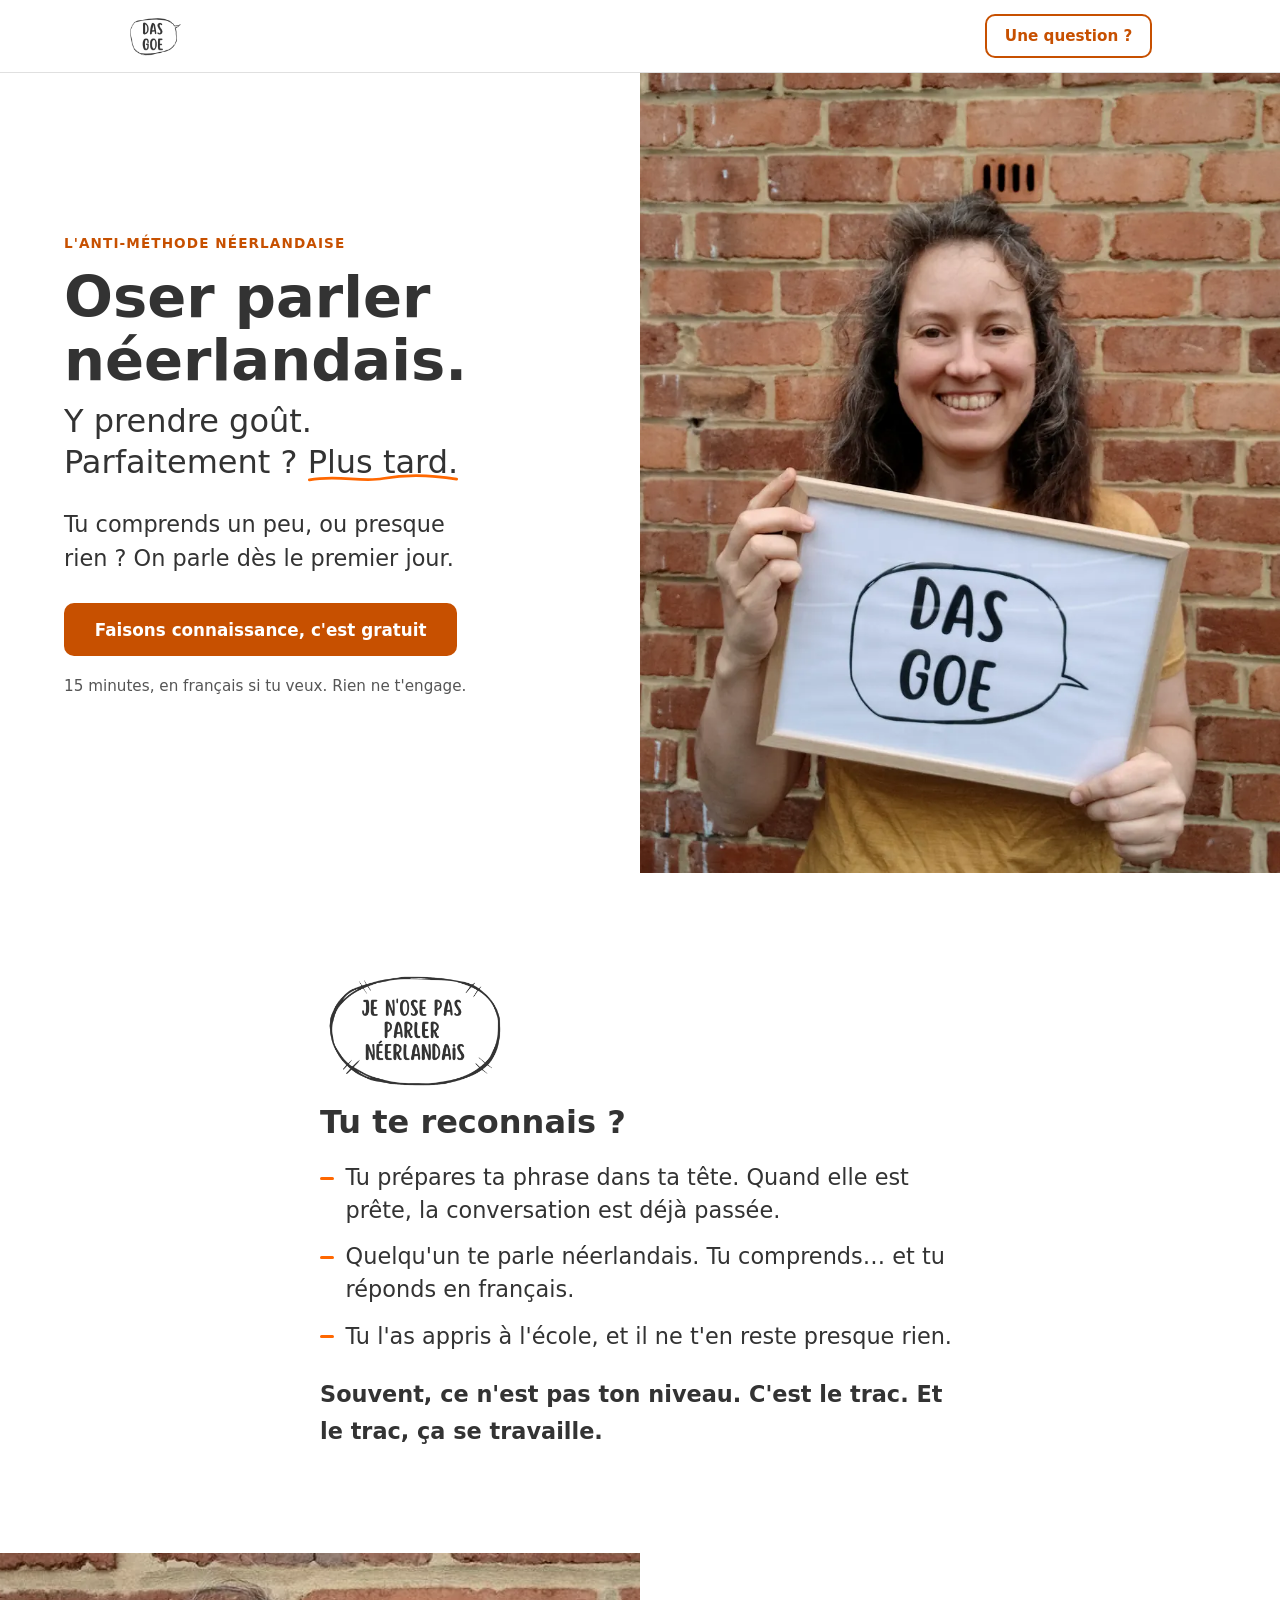
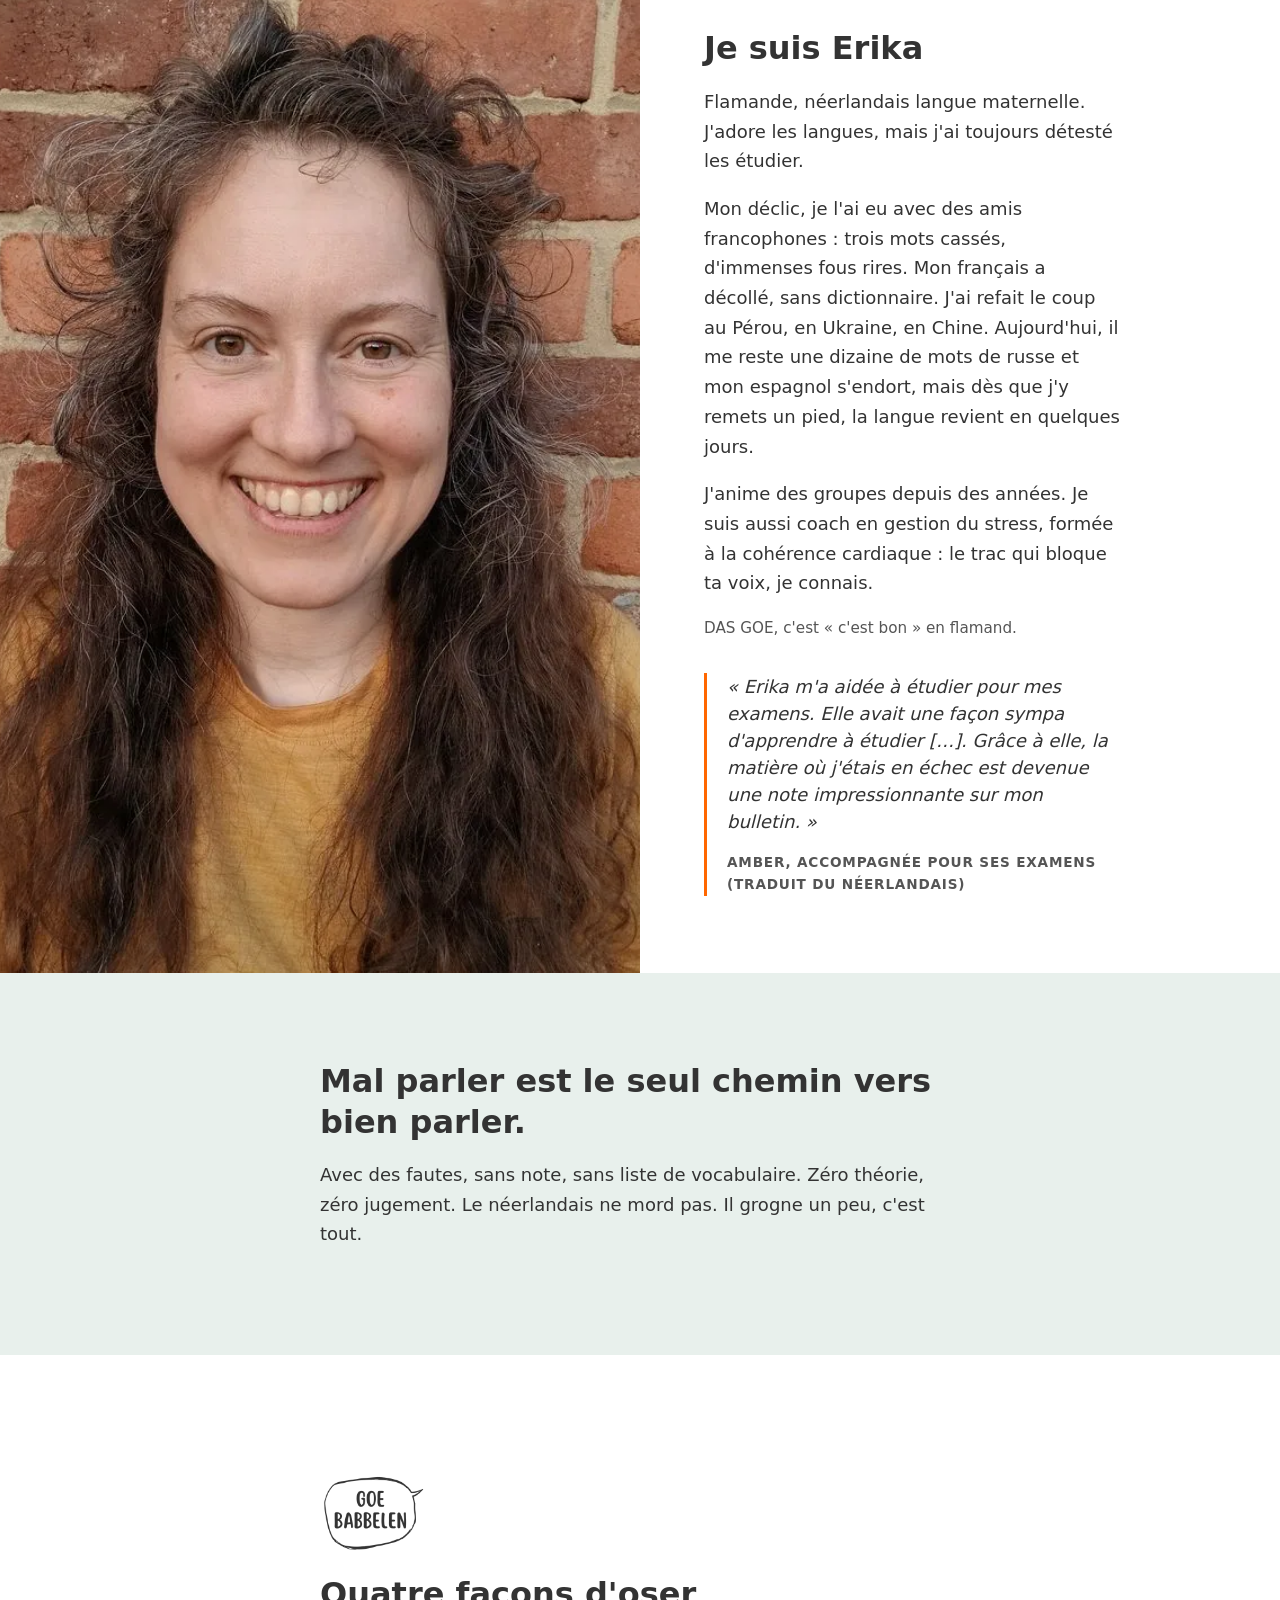
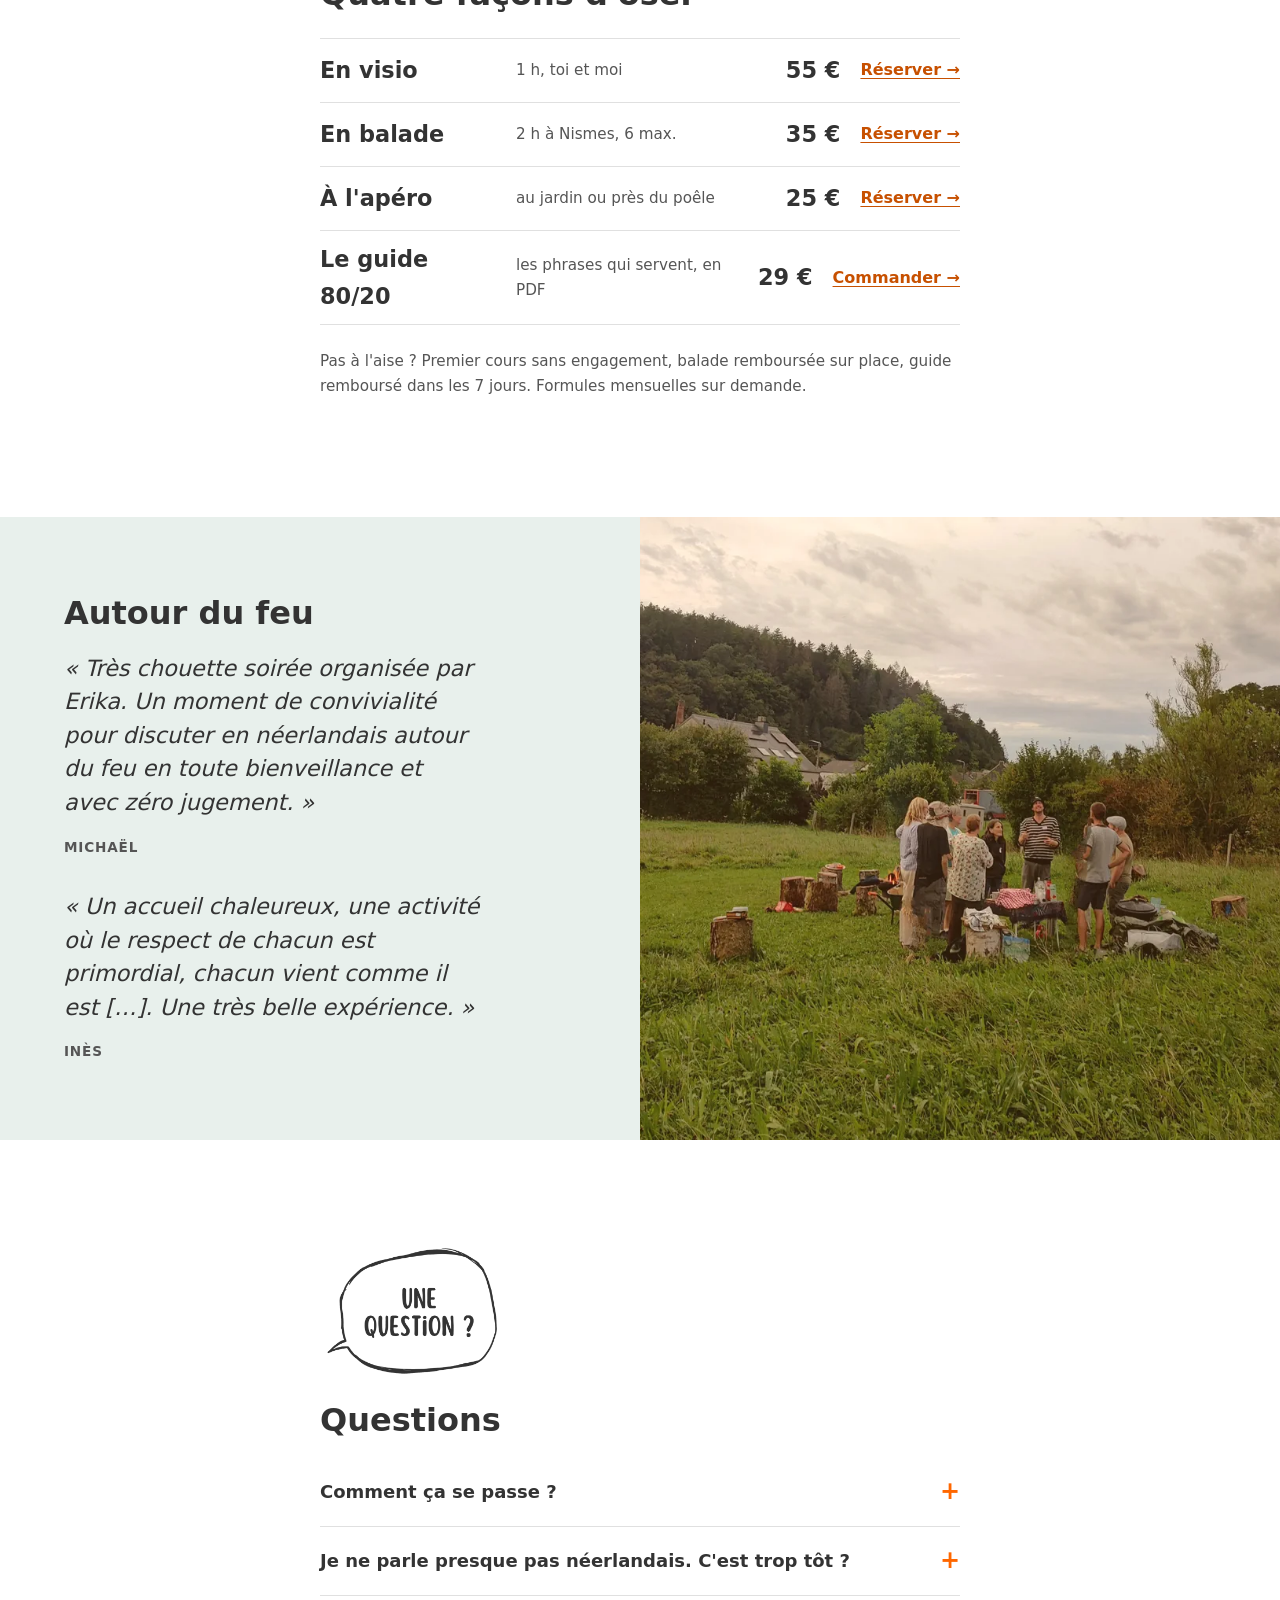
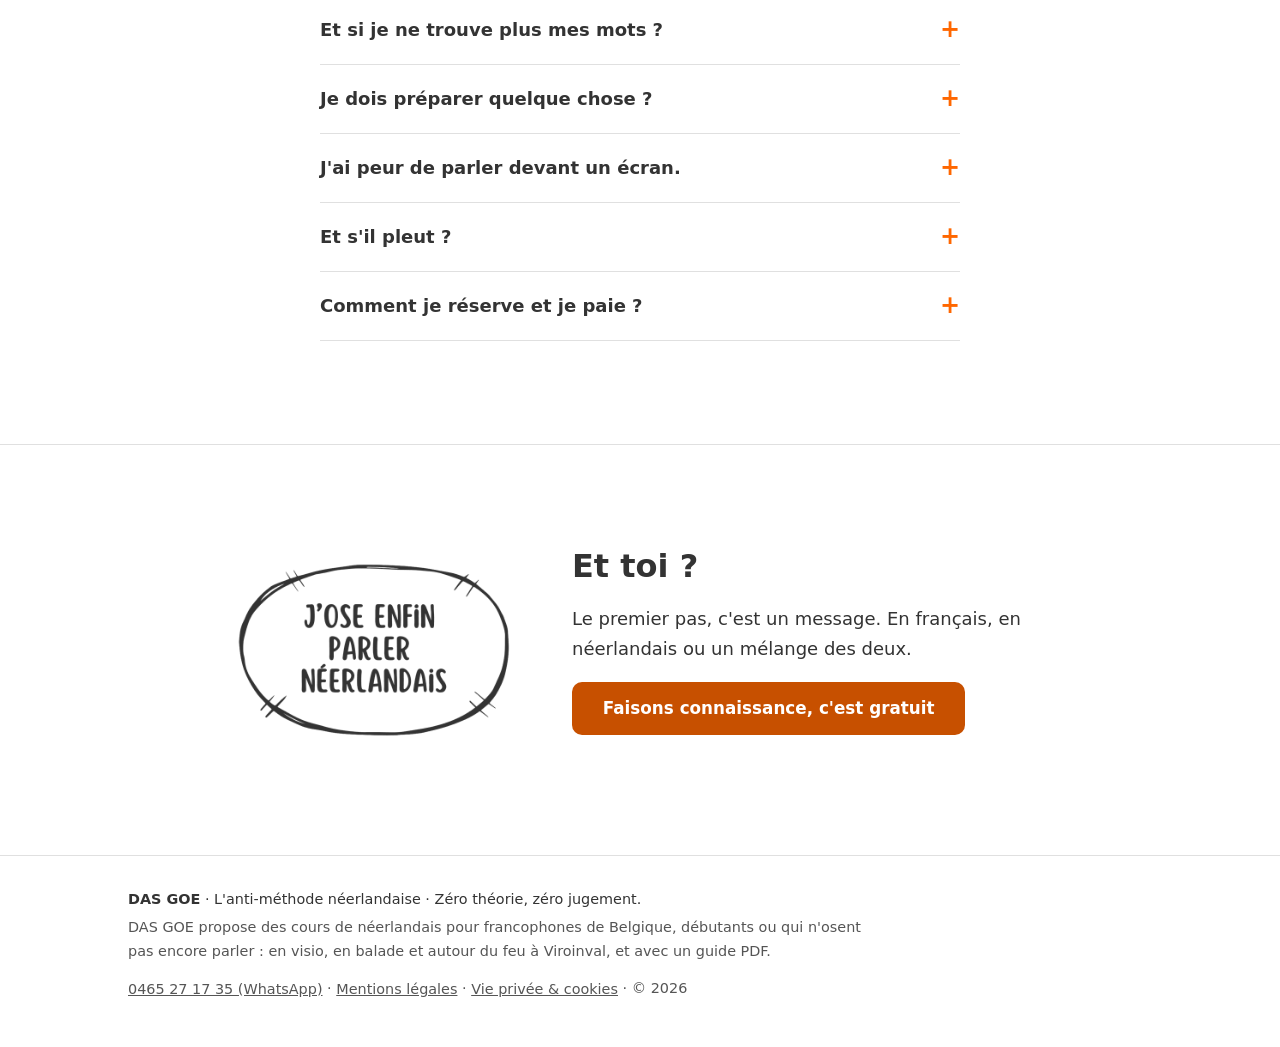
==== commit 29372e49: "5" ====
--- a/index.html
+++ b/index.html
@@ -179,6 +179,7 @@
 
   <section class="section-white" id="toi">
     <div class="wrap">
+      <img src="images/badges/badge-je-nose-pas-black.webp" width="700" height="410" alt="Je n'ose pas parler néerlandais" loading="lazy" class="section-bubble">
       <h2>Tu te reconnais&nbsp;?</h2>
       <ul class="dash-list">
         <li>Tu prépares ta phrase dans ta tête. Quand elle est prête, la conversation est déjà passée.</li>
@@ -189,17 +190,17 @@
     </div>
   </section>
 
-  <section class="section-white" id="erika">
-    <div class="wrap story">
+  <section class="split" id="erika">
+    <img src="images/photos/erika-portret.webp" width="680" height="906" alt="Portrait d'Erika, souriante devant un mur de briques" loading="lazy" class="split-img">
+    <div class="split-text story">
       <h2>Je suis Erika</h2>
       <p>Flamande, néerlandais langue maternelle. J'adore les langues, mais j'ai toujours détesté les étudier.</p>
       <p>Mon déclic, je l'ai eu avec des amis francophones&nbsp;: trois mots cassés, d'immenses fous rires. Mon français a décollé, sans dictionnaire. J'ai refait le coup au Pérou, en Ukraine, en Chine. Aujourd'hui, il me reste une dizaine de mots de russe et mon espagnol s'endort, mais dès que j'y remets un pied, la langue revient en quelques jours.</p>
       <p>J'anime des groupes depuis des années. Je suis aussi coach en gestion du stress, formée à la cohérence cardiaque&nbsp;: le trac qui bloque ta voix, je connais.</p>
       <p class="soft">DAS GOE, c'est «&nbsp;c'est bon&nbsp;» en flamand.</p>
       <blockquote class="quote quote-side">
-        <p lang="nl">« Erika hielp mij bij het studeren voor mijn examens. Ze had een leuke manier van leren studeren […]. Dankzij haar werd mijn buisvak een impressionant cijfer op mijn rapport. »</p>
-        <p class="translation">Elle avait une façon sympa d'apprendre à étudier […]. Grâce à elle, la matière où j'étais en échec est devenue une note impressionnante sur mon bulletin.</p>
-        <cite>Amber, accompagnée pour ses examens</cite>
+        <p>« Erika m'a aidée à étudier pour mes examens. Elle avait une façon sympa d'apprendre à étudier […]. Grâce à elle, la matière où j'étais en échec est devenue une note impressionnante sur mon bulletin. »</p>
+        <cite>Amber, accompagnée pour ses examens (traduit du néerlandais)</cite>
       </blockquote>
     </div>
   </section>
@@ -242,6 +243,7 @@
 
   <section class="section-white" id="questions">
     <div class="wrap">
+      <img src="images/badges/badge-une-question-black.webp" width="700" height="525" alt="" loading="lazy" class="section-bubble">
       <h2>Questions</h2>
       <details class="faq-item">
           <summary>Comment ça se passe ?</summary>
--- a/css/style.css
+++ b/css/style.css
@@ -126,7 +126,6 @@
 .band-big{ font-size: var(--step-2); font-weight:700; line-height:1.3; margin-bottom:1rem; }
 .quote{ margin:0; }
 .quote p{ font-size: var(--step-1); font-style:italic; line-height:1.5; margin:0; }
-.translation{ font-style:normal !important; font-size:.95rem !important; color: var(--text-soft); margin-top:.5rem !important; }
 .quote cite{ display:block; margin-top:1rem; font-style:normal; font-weight:700; font-size:.85rem; letter-spacing:.06em; text-transform:uppercase; color: var(--text-soft); }
 
 /* ---------- split: foto schermrand tot schermrand, tekst ernaast ---------- */
@@ -139,6 +138,9 @@
   .split-text{ width:auto; max-width:34rem; margin:0; padding-inline: clamp(2.5rem, 5vw, 5rem); }
 }
 .split .quote + .quote{ margin-top:2rem; }
+
+/* ---------- ballon boven een sectietitel (enkel op wit) ---------- */
+.section-bubble{ width:190px; margin-bottom:1rem; }
 
 /* ---------- herkenning ---------- */
 .dash-list{ list-style:none; margin:1.25rem 0 1.5rem; padding:0; }
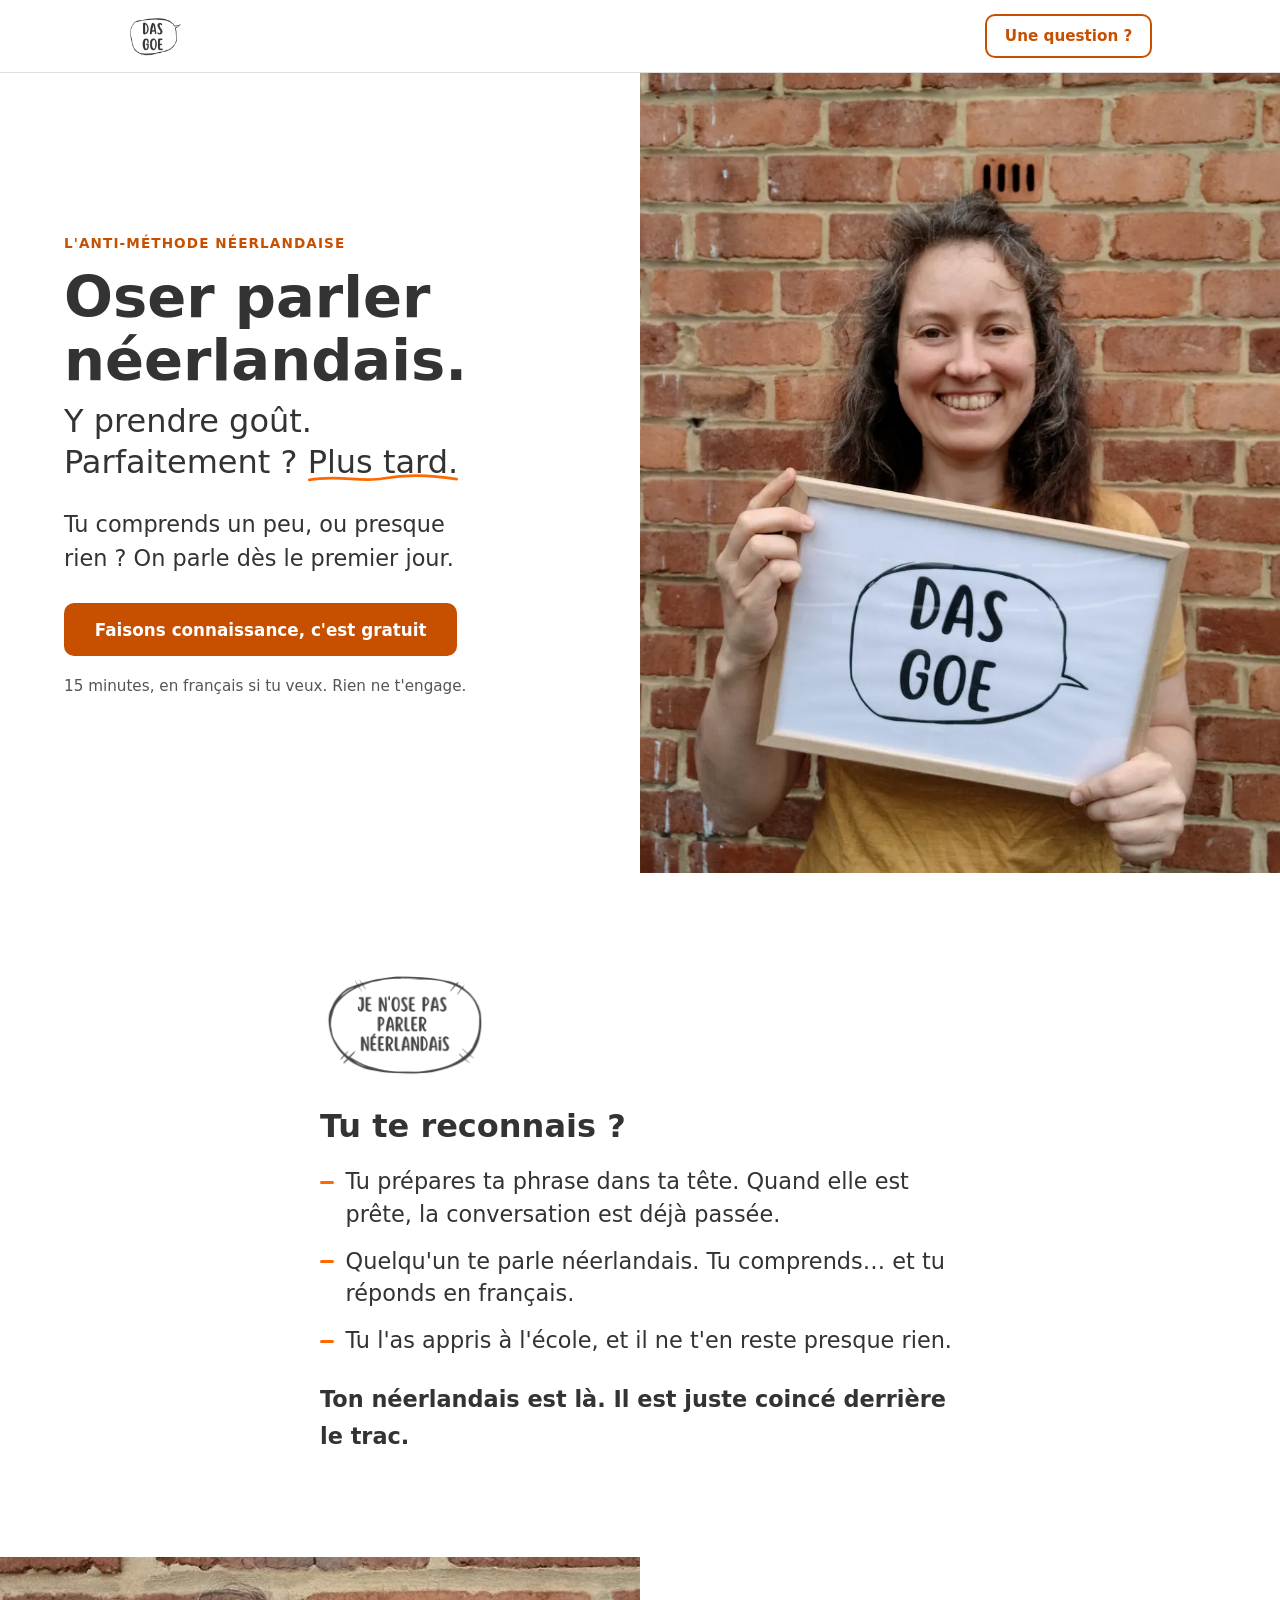
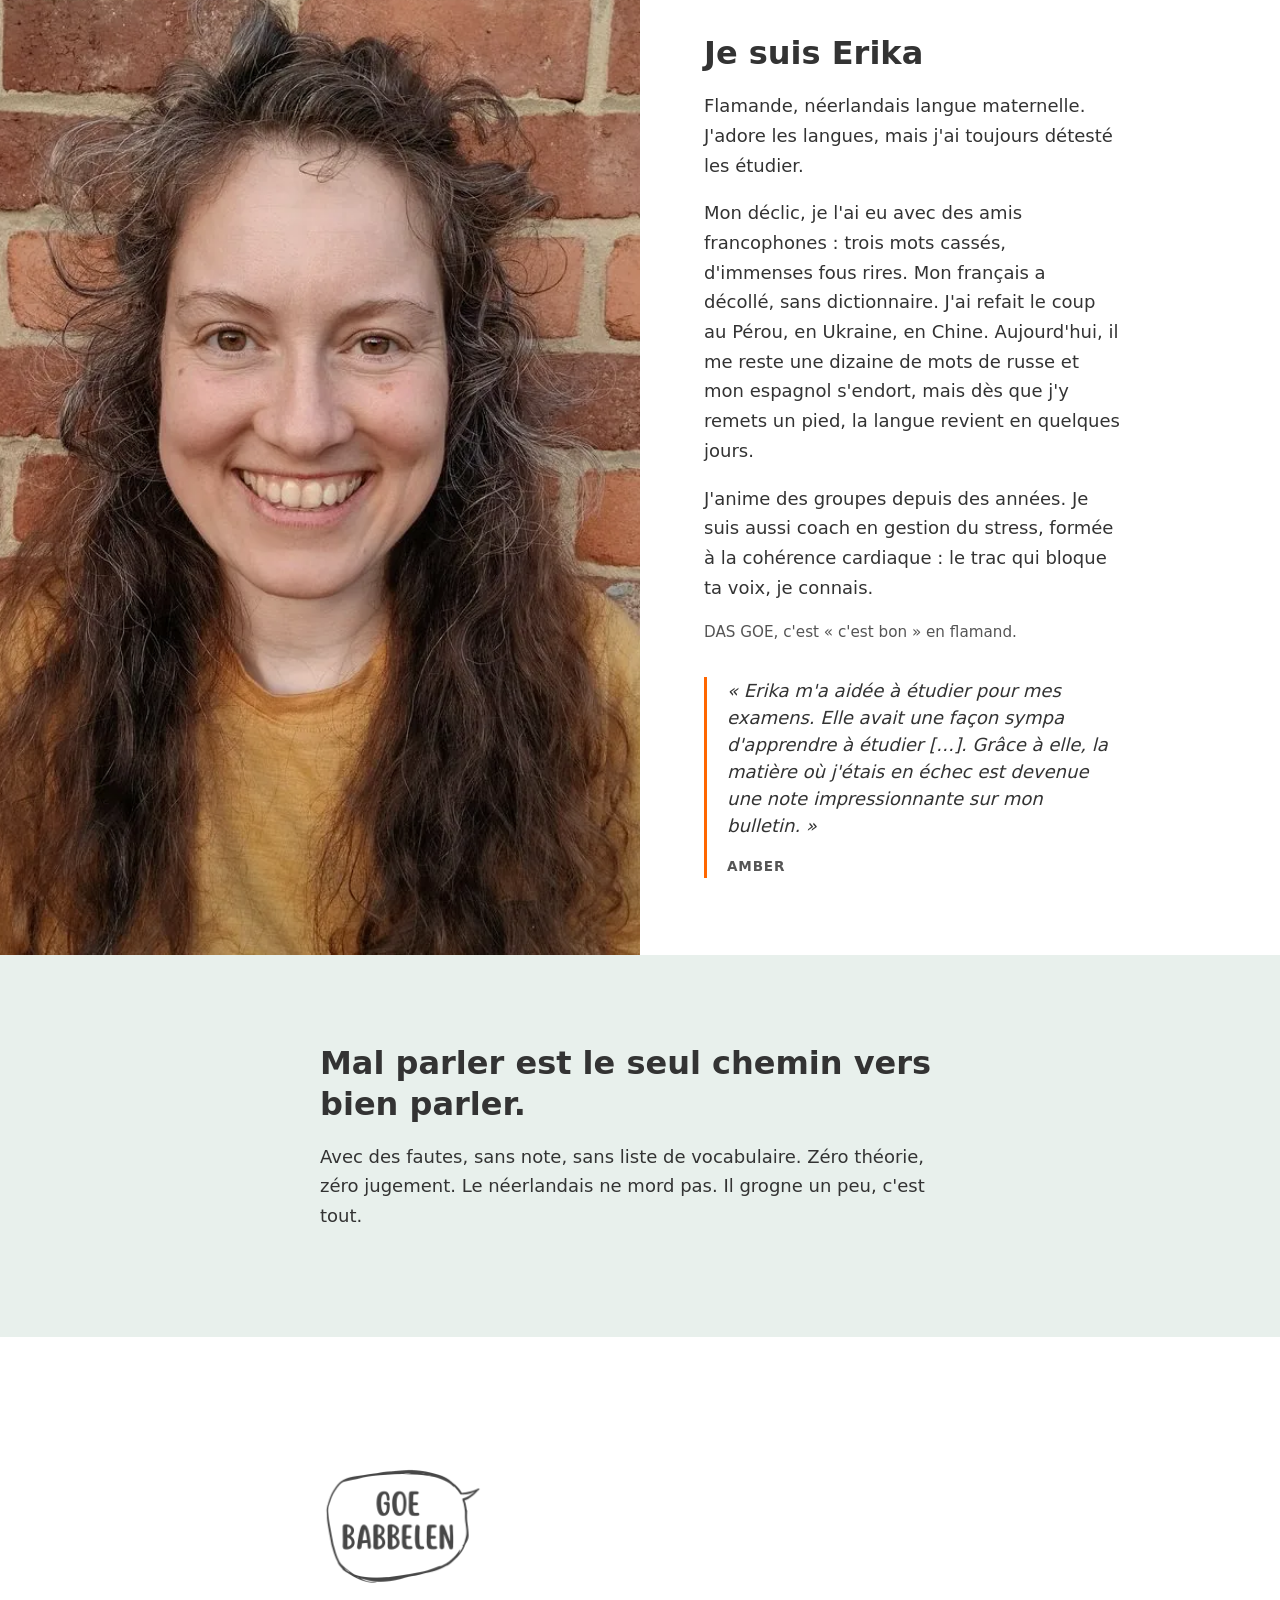
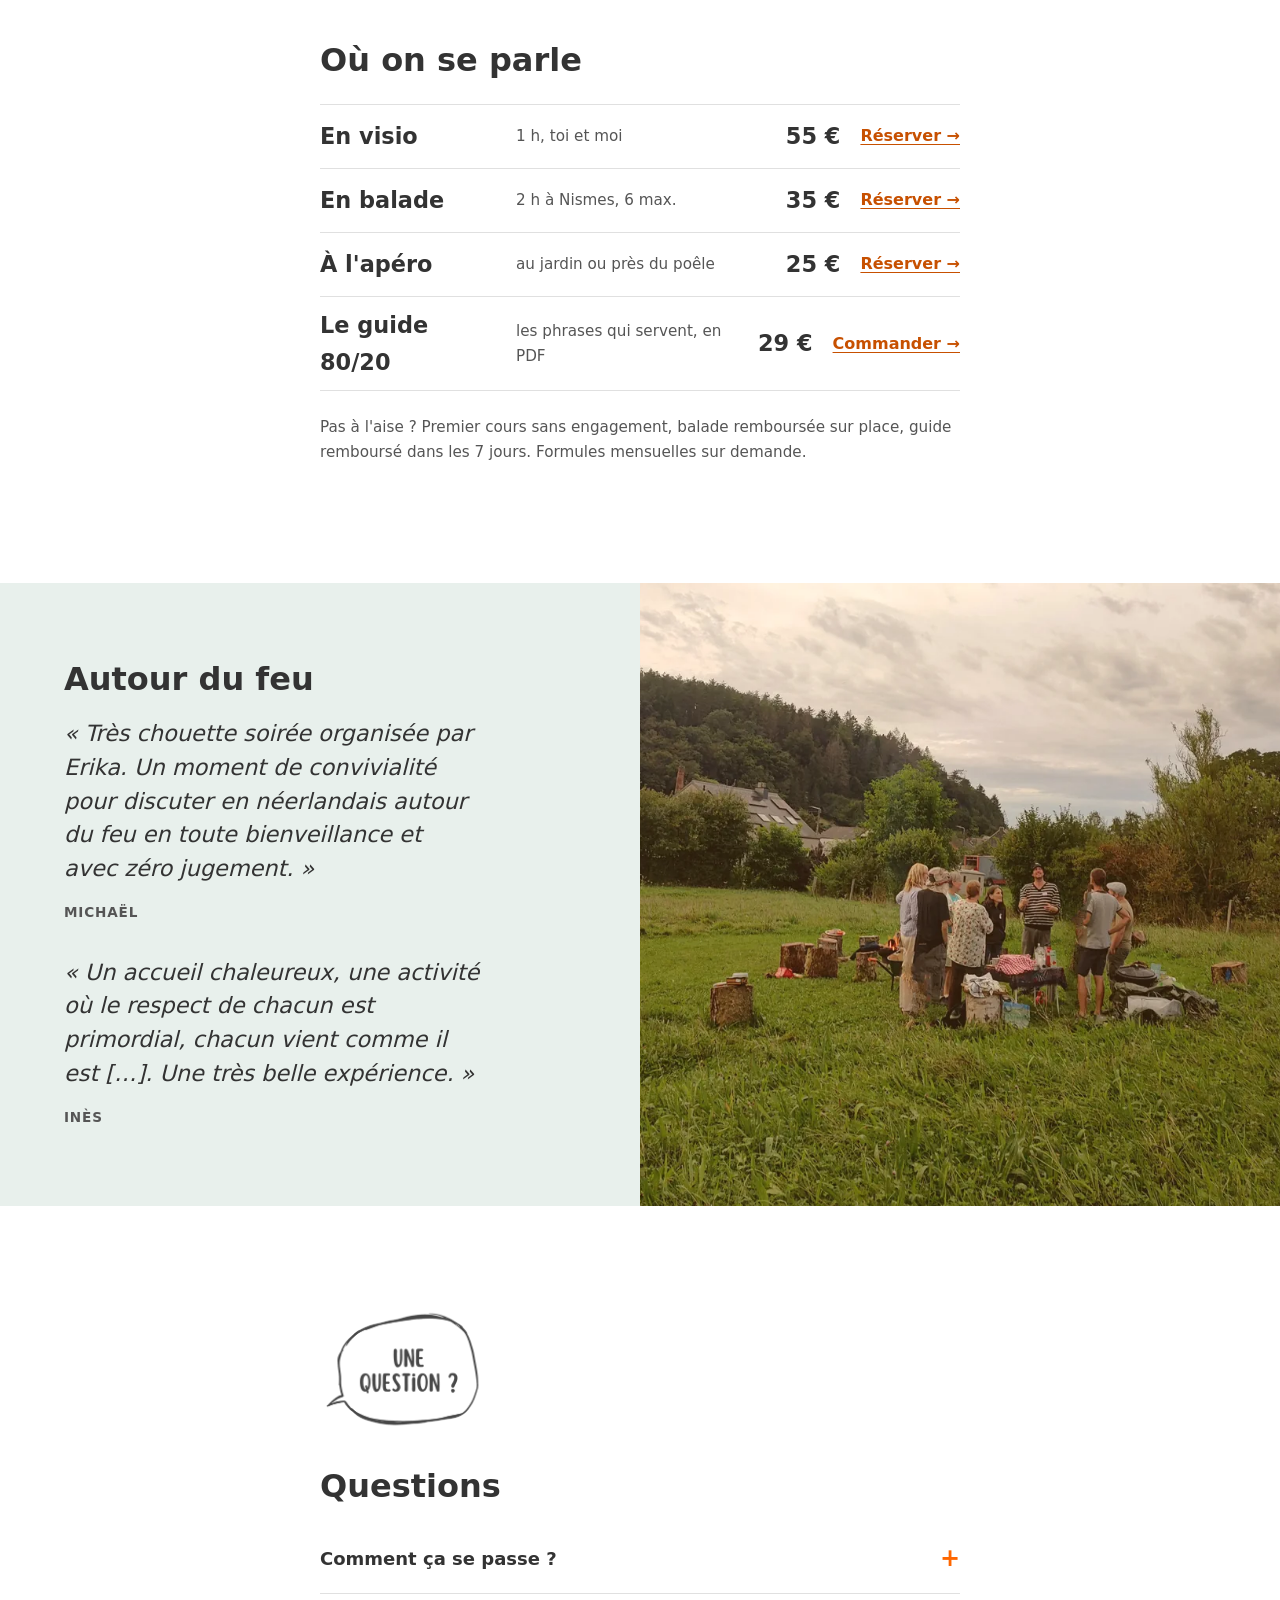
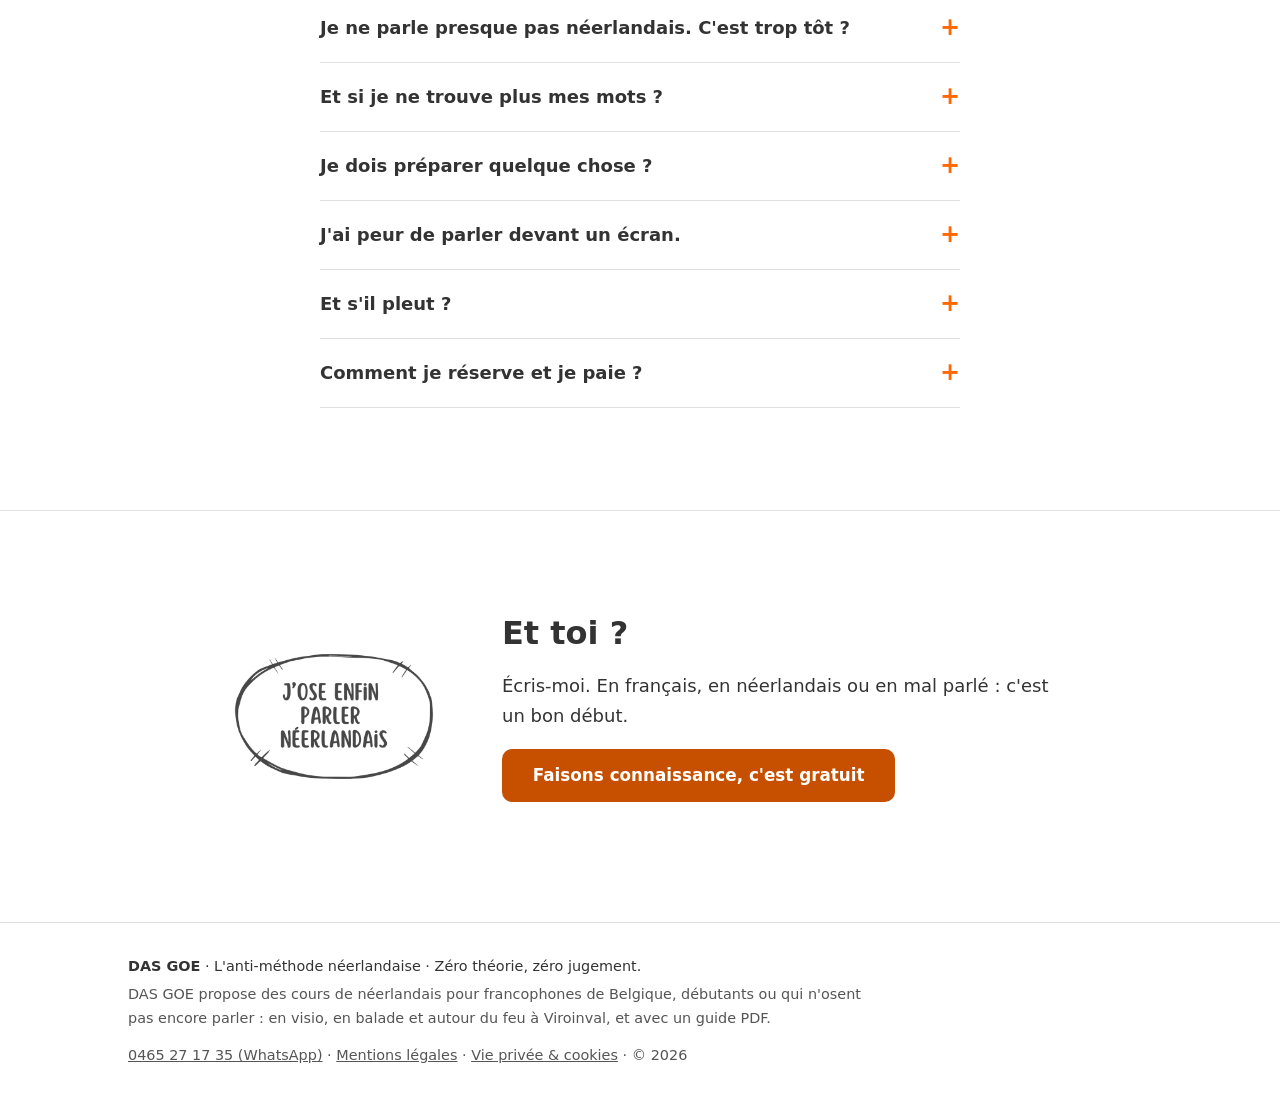
==== commit 85685863: "6" ====
--- a/index.html
+++ b/index.html
@@ -186,7 +186,7 @@
         <li>Quelqu'un te parle néerlandais. Tu comprends… et tu réponds en français.</li>
         <li>Tu l'as appris à l'école, et il ne t'en reste presque rien.</li>
       </ul>
-      <p class="punch">Souvent, ce n'est pas ton niveau. C'est le trac. Et le trac, ça se travaille.</p>
+      <p class="punch">Ton néerlandais est là. Il est juste coincé derrière le trac.</p>
     </div>
   </section>
 
@@ -200,7 +200,7 @@
       <p class="soft">DAS GOE, c'est «&nbsp;c'est bon&nbsp;» en flamand.</p>
       <blockquote class="quote quote-side">
         <p>« Erika m'a aidée à étudier pour mes examens. Elle avait une façon sympa d'apprendre à étudier […]. Grâce à elle, la matière où j'étais en échec est devenue une note impressionnante sur mon bulletin. »</p>
-        <cite>Amber, accompagnée pour ses examens (traduit du néerlandais)</cite>
+        <cite>Amber</cite>
       </blockquote>
     </div>
   </section>
@@ -215,7 +215,7 @@
   <section class="section-white" id="offre">
     <div class="wrap">
       <img src="images/badges/badge-goe-babbelen-black.webp" width="700" height="700" alt="" loading="lazy" class="offer-bubble">
-      <h2>Quatre façons d'oser</h2>
+      <h2>Où on se parle</h2>
       <ul class="menu">
         <li><span class="menu-name">En visio</span><span class="menu-info">1&nbsp;h, toi et moi</span><span class="menu-price">55&nbsp;€</span><a href="https://wa.me/32465271735?text=Bonjour%20Erika%2C%20je%20viens%20de%20dasgoe.be.%20Je%20voudrais%20r%C3%A9server%20un%201er%20cours%20en%20visio%20%2855%20%E2%82%AC%29.%20Les%20jours%20et%20moments%20qui%20me%20conviennent%20%3A%20" class="link-go" aria-label="Réserver un cours en visio">Réserver</a></li>
         <li><span class="menu-name">En balade</span><span class="menu-info">2&nbsp;h à Nismes, 6 max.</span><span class="menu-price">35&nbsp;€</span><a href="https://wa.me/32465271735?text=Bonjour%20Erika%2C%20je%20viens%20de%20dasgoe.be.%20Je%20voudrais%20m%27inscrire%20%C3%A0%20une%20balade%20en%20n%C3%A9erlandais%20%2835%20%E2%82%AC%29.%20Les%20dates%20qui%20me%20conviennent%20%3A%20" class="link-go" aria-label="Réserver une balade">Réserver</a></li>
@@ -281,7 +281,7 @@
       <img src="images/badges/badge-jose-enfin-black.webp" width="700" height="410" alt="J'ose enfin parler néerlandais" loading="lazy" class="closing-bubble">
       <div>
         <h2>Et toi&nbsp;?</h2>
-        <p>Le premier pas, c'est un message. En français, en néerlandais ou un mélange des deux.</p>
+        <p>Écris-moi. En français, en néerlandais ou en mal parlé&nbsp;: c'est un bon début.</p>
         <p><a href="https://wa.me/32465271735?text=Bonjour%20Erika%2C%20je%20viens%20de%20dasgoe.be.%20Je%20voudrais%20un%20appel%20d%C3%A9couverte%20gratuit%20de%2015%20minutes.%20Les%20moments%20qui%20me%20conviennent%20%3A%20" class="btn btn-primary">Faisons connaissance, c'est gratuit</a></p>
       </div>
     </div>
--- a/css/style.css
+++ b/css/style.css
@@ -140,7 +140,8 @@
 .split .quote + .quote{ margin-top:2rem; }
 
 /* ---------- ballon boven een sectietitel (enkel op wit) ---------- */
-.section-bubble{ width:190px; margin-bottom:1rem; }
+.section-bubble{ width:150px; margin-bottom:2rem; opacity:.9; }
+@media (min-width: 860px){ .section-bubble{ width:170px; } }
 
 /* ---------- herkenning ---------- */
 .dash-list{ list-style:none; margin:1.25rem 0 1.5rem; padding:0; }
@@ -149,7 +150,8 @@
 .punch{ font-weight:700; font-size: var(--step-1); margin:0; }
 
 /* ---------- aanbod: menu, één regel per formule ---------- */
-.offer-bubble{ width:110px; margin-bottom:.5rem; }
+.offer-bubble{ width:150px; margin-bottom:2rem; opacity:.9; }
+@media (min-width: 860px){ .offer-bubble{ width:170px; } }
 .menu{ list-style:none; margin:1.5rem 0; padding:0; border-top:1px solid var(--line); }
 .menu li{
   display:grid; grid-template-columns: 1fr auto auto; gap:.25rem 1.25rem; align-items:center;
@@ -179,8 +181,8 @@
 
 /* ---------- slot: J'ose enfin ---------- */
 .closing{ display:grid; gap:1.5rem; align-items:center; max-width:52rem; }
-.closing-bubble{ width:220px; }
-@media (min-width: 760px){ .closing{ grid-template-columns: 300px 1fr; gap:3rem; } .closing-bubble{ width:100%; } }
+.closing-bubble{ width:190px; opacity:.9; }
+@media (min-width: 760px){ .closing{ grid-template-columns: 230px 1fr; gap:3rem; } .closing-bubble{ width:220px; } }
 .section-line{ border-top:1px solid var(--line); }
 
 /* ---------- FAQ ---------- */
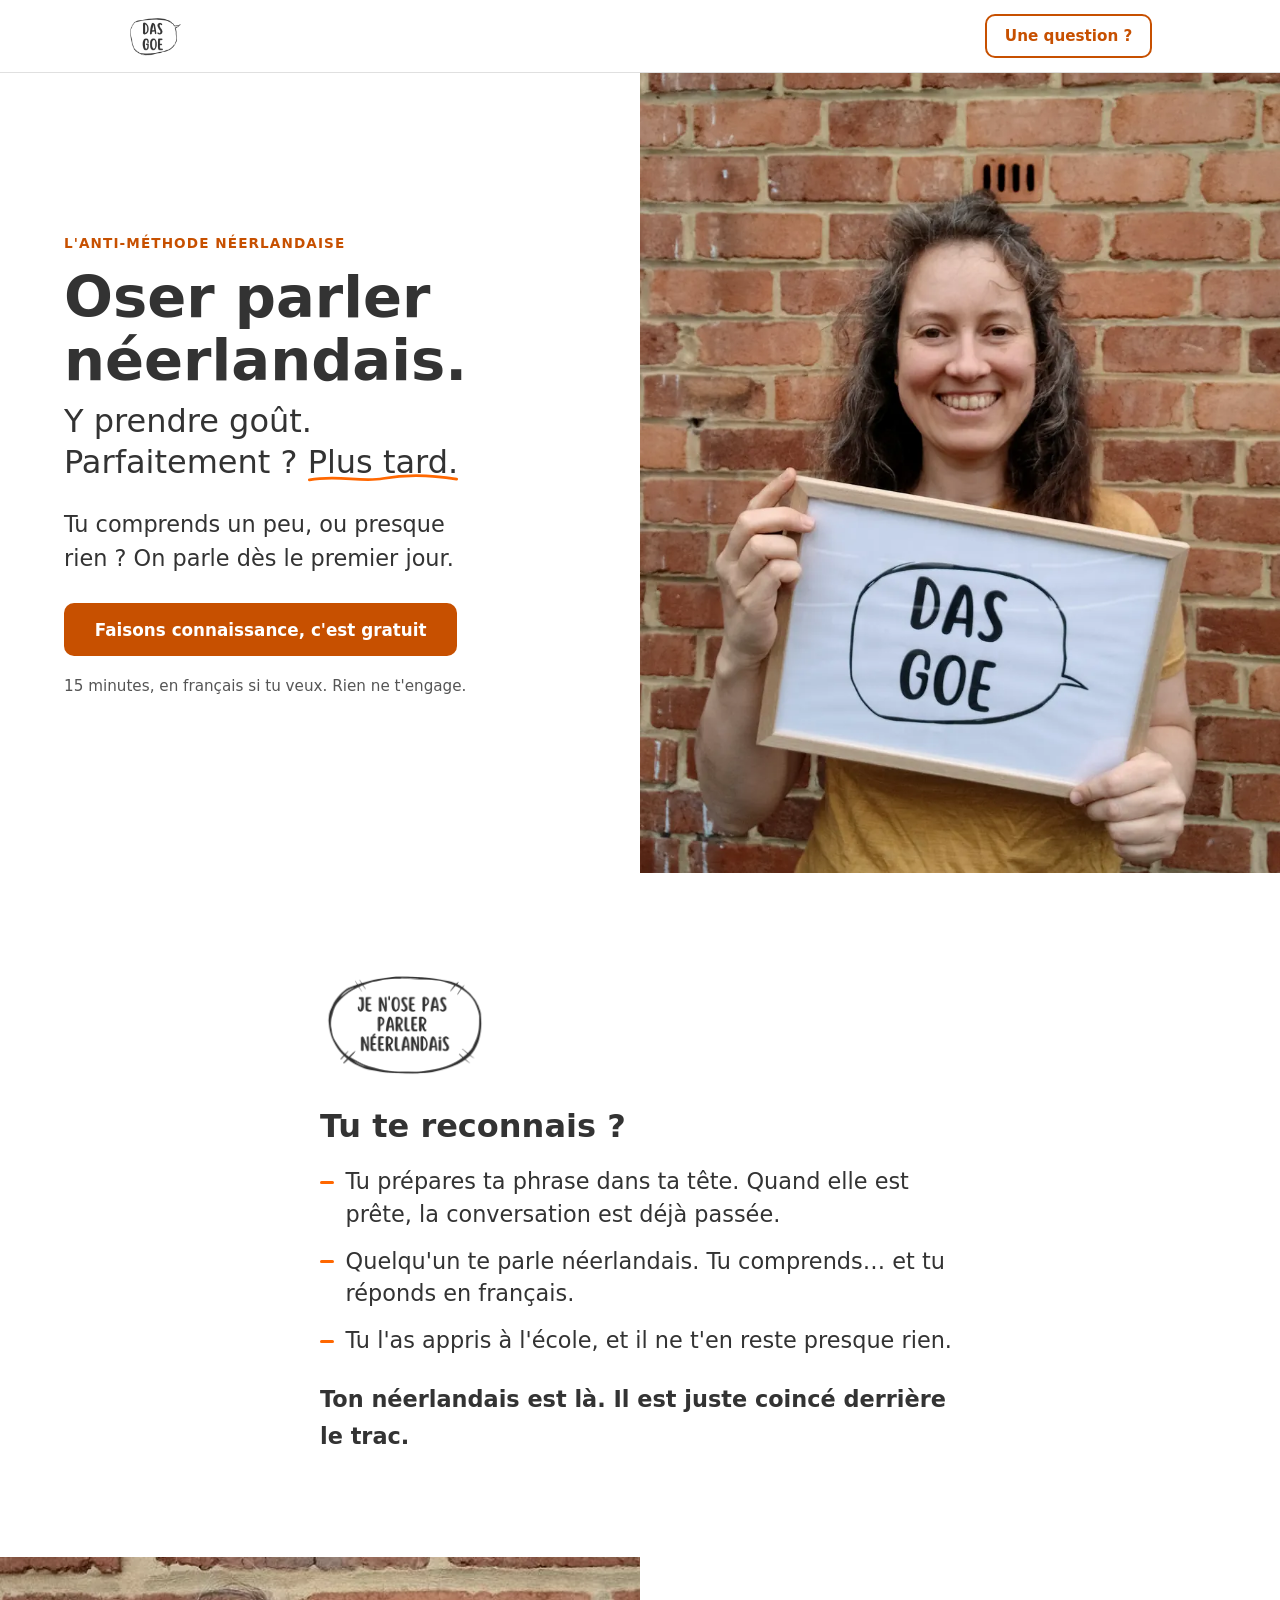
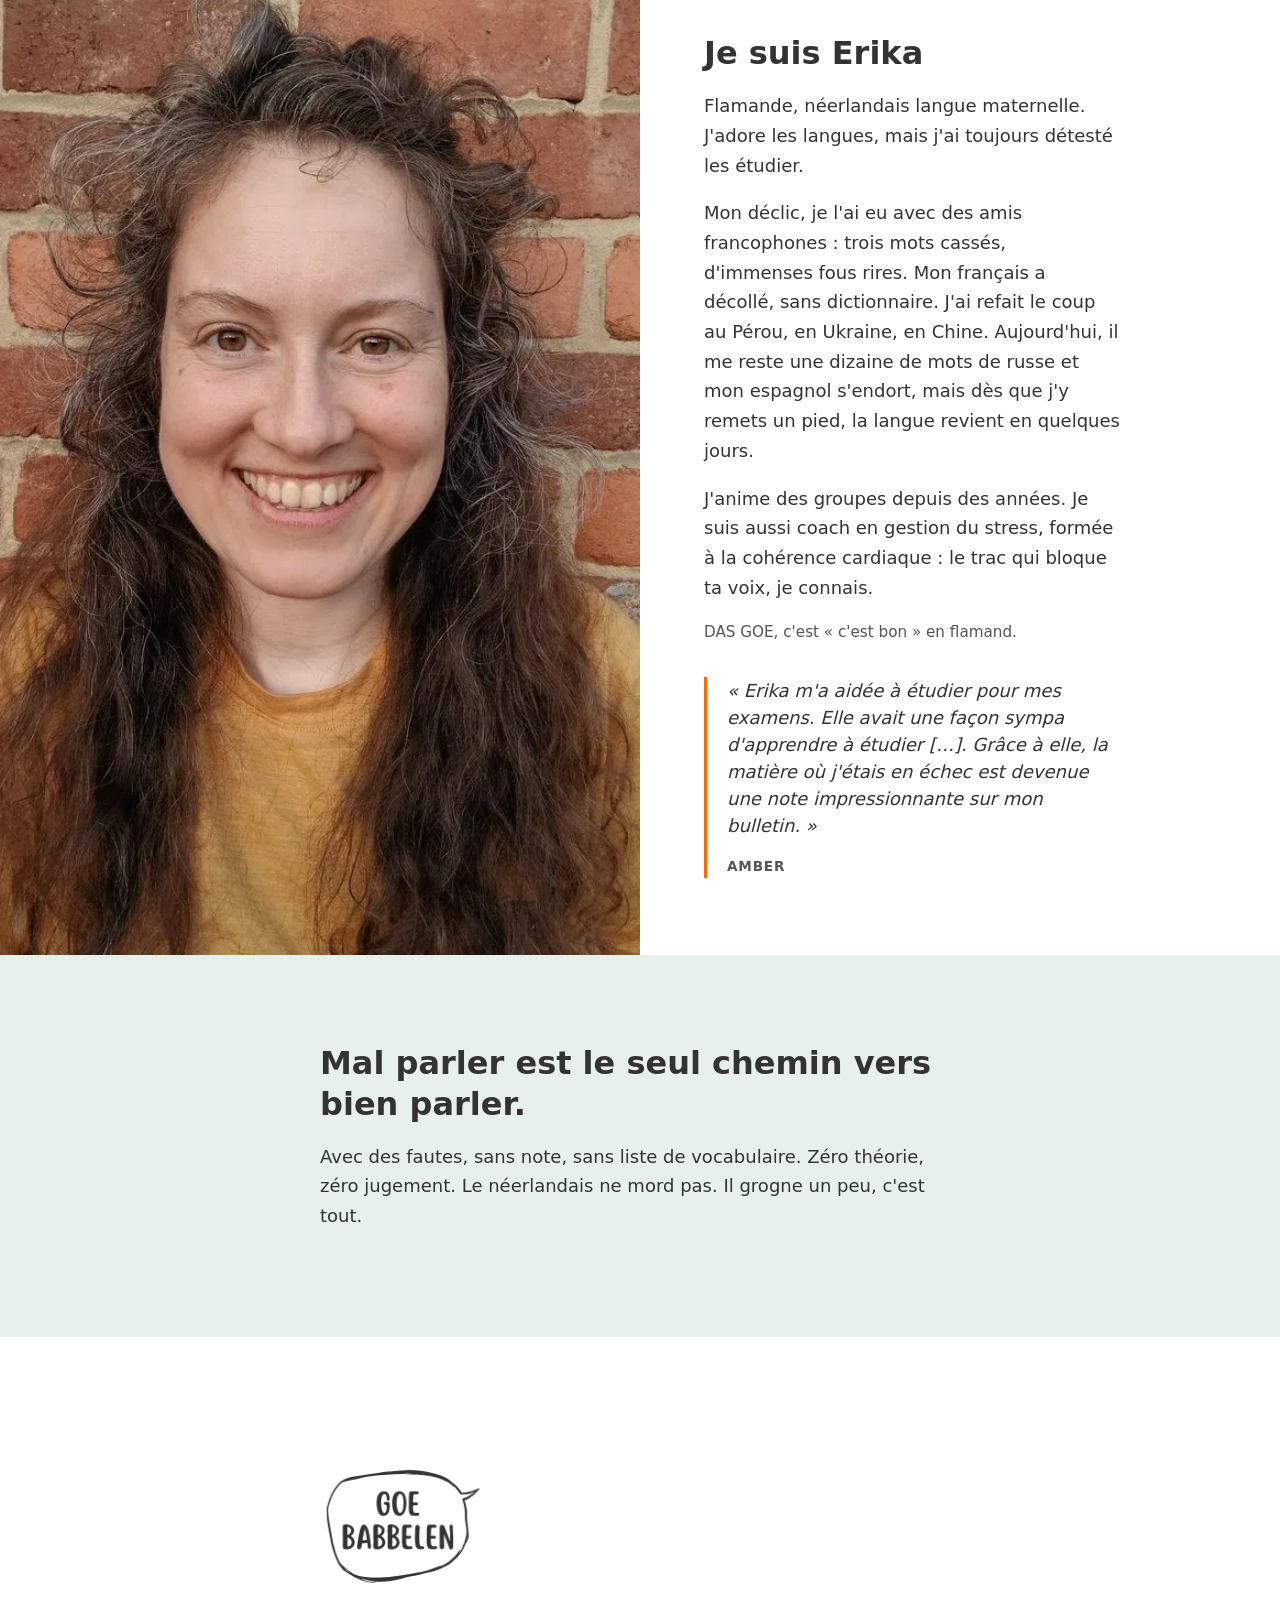
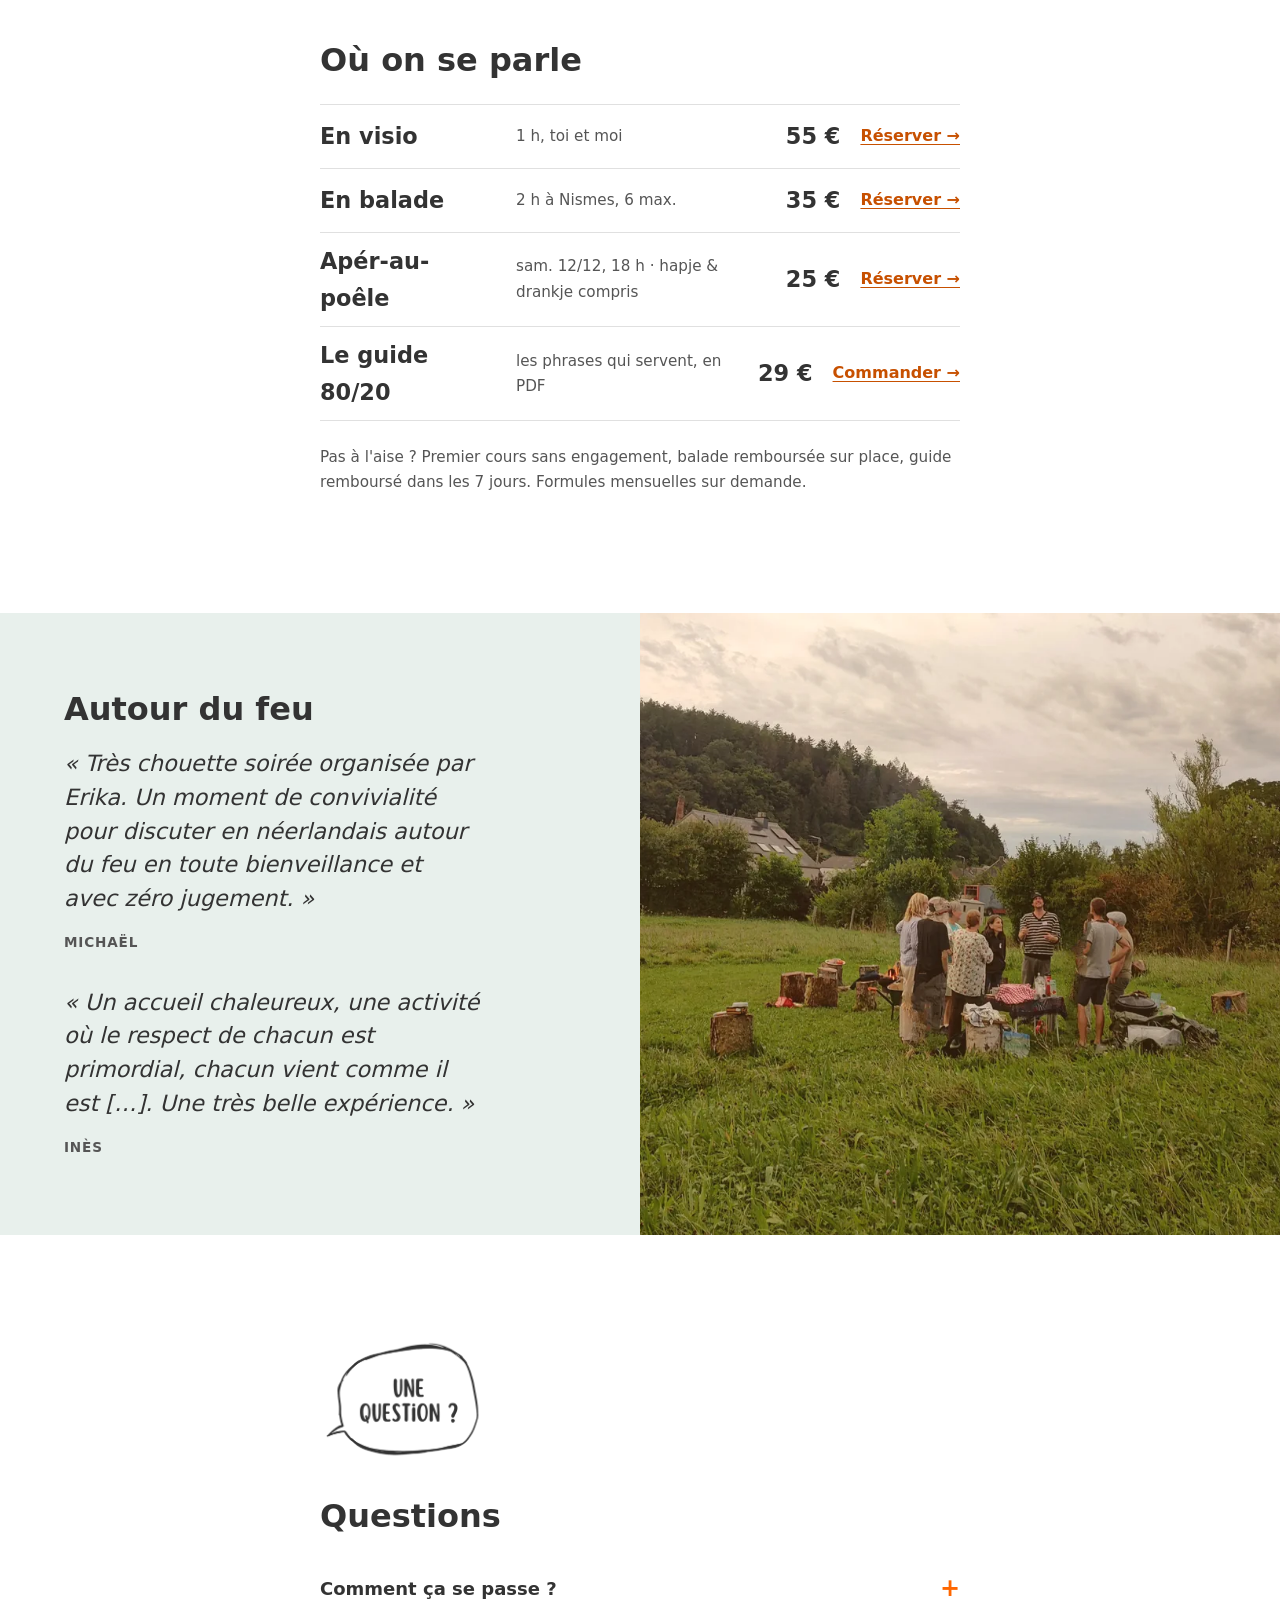
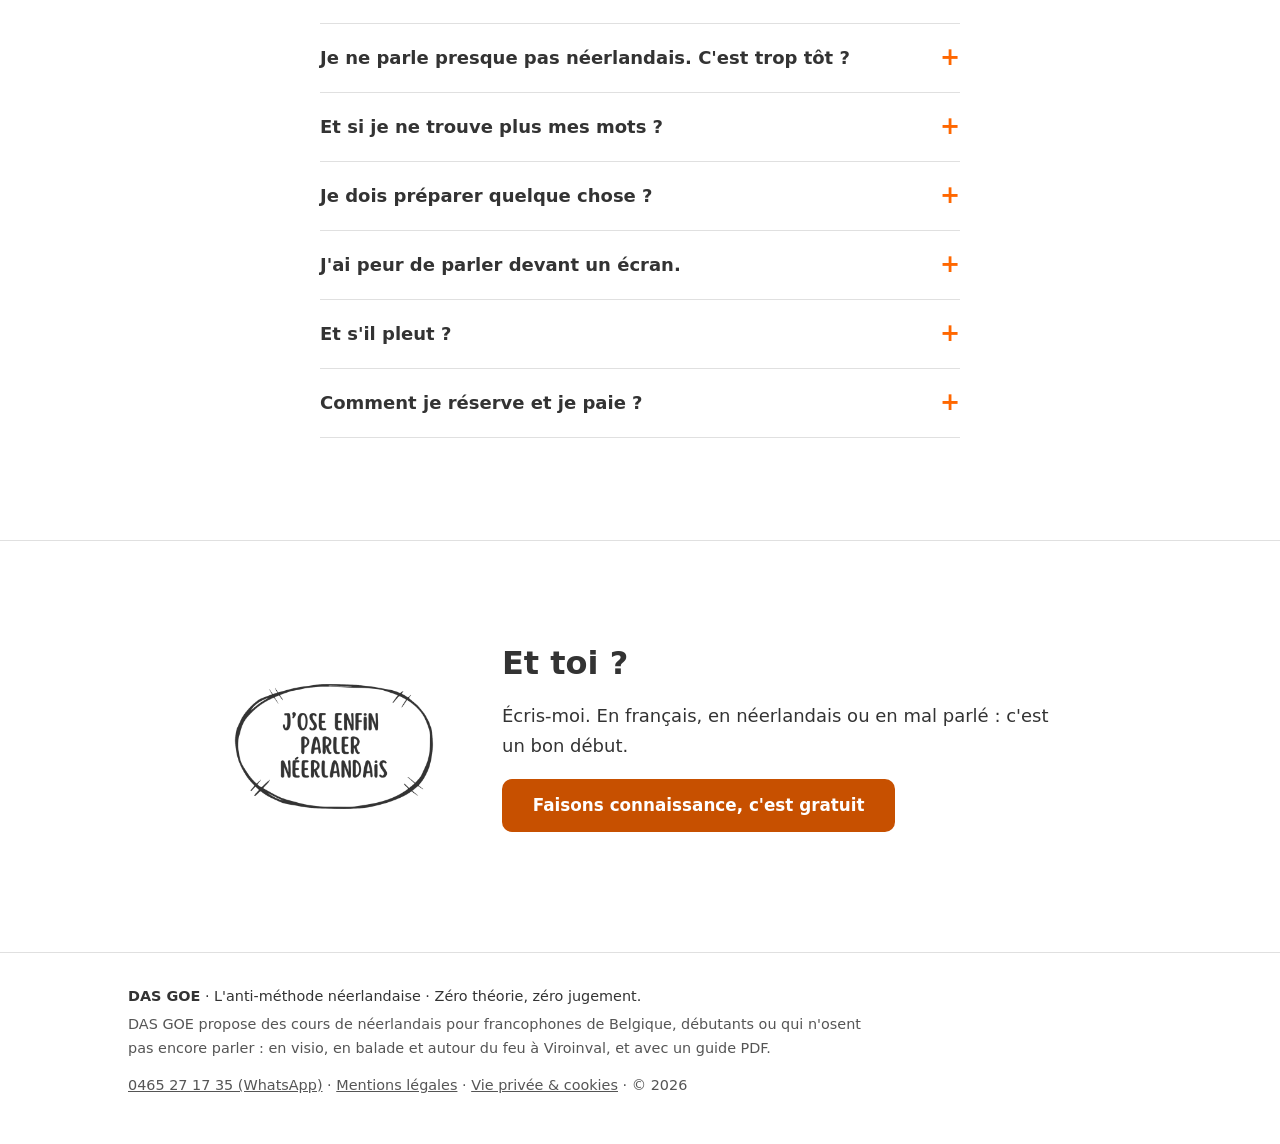
==== commit 177e6313: "10" ====
--- a/index.html
+++ b/index.html
@@ -57,7 +57,7 @@
     },
     {
       "@type": "Offer",
-      "name": "Apéro en néerlandais à Nismes (en groupe)",
+      "name": "Apér-au-poêle néerlandais à Nismes, samedi 12/12/2026 à 18 h (hapje & drankje compris)",
       "price": "25",
       "priceCurrency": "EUR"
     },
@@ -219,7 +219,7 @@
       <ul class="menu">
         <li><span class="menu-name">En visio</span><span class="menu-info">1&nbsp;h, toi et moi</span><span class="menu-price">55&nbsp;€</span><a href="https://wa.me/32465271735?text=Bonjour%20Erika%2C%20je%20viens%20de%20dasgoe.be.%20Je%20voudrais%20r%C3%A9server%20un%201er%20cours%20en%20visio%20%2855%20%E2%82%AC%29.%20Les%20jours%20et%20moments%20qui%20me%20conviennent%20%3A%20" class="link-go" aria-label="Réserver un cours en visio">Réserver</a></li>
         <li><span class="menu-name">En balade</span><span class="menu-info">2&nbsp;h à Nismes, 6 max.</span><span class="menu-price">35&nbsp;€</span><a href="https://wa.me/32465271735?text=Bonjour%20Erika%2C%20je%20viens%20de%20dasgoe.be.%20Je%20voudrais%20m%27inscrire%20%C3%A0%20une%20balade%20en%20n%C3%A9erlandais%20%2835%20%E2%82%AC%29.%20Les%20dates%20qui%20me%20conviennent%20%3A%20" class="link-go" aria-label="Réserver une balade">Réserver</a></li>
-        <li><span class="menu-name">À l'apéro</span><span class="menu-info">au jardin ou près du poêle</span><span class="menu-price">25&nbsp;€</span><a href="https://wa.me/32465271735?text=Bonjour%20Erika%2C%20je%20viens%20de%20dasgoe.be.%20Je%20voudrais%20venir%20au%20prochain%20ap%C3%A9ro%20en%20n%C3%A9erlandais%20%2825%20%E2%82%AC%29.%20Pr%C3%A9viens-moi%20de%20la%20date%20%21" class="link-go" aria-label="Réserver un apéro">Réserver</a></li>
+        <li><span class="menu-name">Apér-au-poêle</span><span class="menu-info">sam. 12/12, 18 h · hapje &amp; drankje compris</span><span class="menu-price">25&nbsp;€</span><a href="https://wa.me/32465271735?text=Bonjour%20Erika%2C%20je%20viens%20de%20dasgoe.be.%20Je%20voudrais%20venir%20%C3%A0%20l%27ap%C3%A9r-au-po%C3%AAle%20n%C3%A9erlandais%20du%20samedi%2012%2F12%20%C3%A0%2018%20h%20%2825%20%E2%82%AC%29." class="link-go" aria-label="Réserver un apéro">Réserver</a></li>
         <li><span class="menu-name">Le guide 80/20</span><span class="menu-info">les phrases qui servent, en PDF</span><span class="menu-price">29&nbsp;€</span><a href="https://wa.me/32465271735?text=Bonjour%20Erika%2C%20je%20viens%20de%20dasgoe.be.%20Je%20voudrais%20acheter%20le%20guide%2080%2F20%20%2829%20%E2%82%AC%29." class="link-go" aria-label="Commander le guide">Commander</a></li>
       </ul>
       <p class="soft">Pas à l'aise&nbsp;? Premier cours sans engagement, balade remboursée sur place, guide remboursé dans les 7 jours. Formules mensuelles sur demande.</p>
--- a/css/style.css
+++ b/css/style.css
@@ -140,7 +140,7 @@
 .split .quote + .quote{ margin-top:2rem; }
 
 /* ---------- ballon boven een sectietitel (enkel op wit) ---------- */
-.section-bubble{ width:150px; margin-bottom:2rem; opacity:.9; }
+.section-bubble{ width:150px; margin-bottom:2rem; }
 @media (min-width: 860px){ .section-bubble{ width:170px; } }
 
 /* ---------- herkenning ---------- */
@@ -150,7 +150,7 @@
 .punch{ font-weight:700; font-size: var(--step-1); margin:0; }
 
 /* ---------- aanbod: menu, één regel per formule ---------- */
-.offer-bubble{ width:150px; margin-bottom:2rem; opacity:.9; }
+.offer-bubble{ width:150px; margin-bottom:2rem; }
 @media (min-width: 860px){ .offer-bubble{ width:170px; } }
 .menu{ list-style:none; margin:1.5rem 0; padding:0; border-top:1px solid var(--line); }
 .menu li{
@@ -181,7 +181,7 @@
 
 /* ---------- slot: J'ose enfin ---------- */
 .closing{ display:grid; gap:1.5rem; align-items:center; max-width:52rem; }
-.closing-bubble{ width:190px; opacity:.9; }
+.closing-bubble{ width:190px; }
 @media (min-width: 760px){ .closing{ grid-template-columns: 230px 1fr; gap:3rem; } .closing-bubble{ width:220px; } }
 .section-line{ border-top:1px solid var(--line); }
 
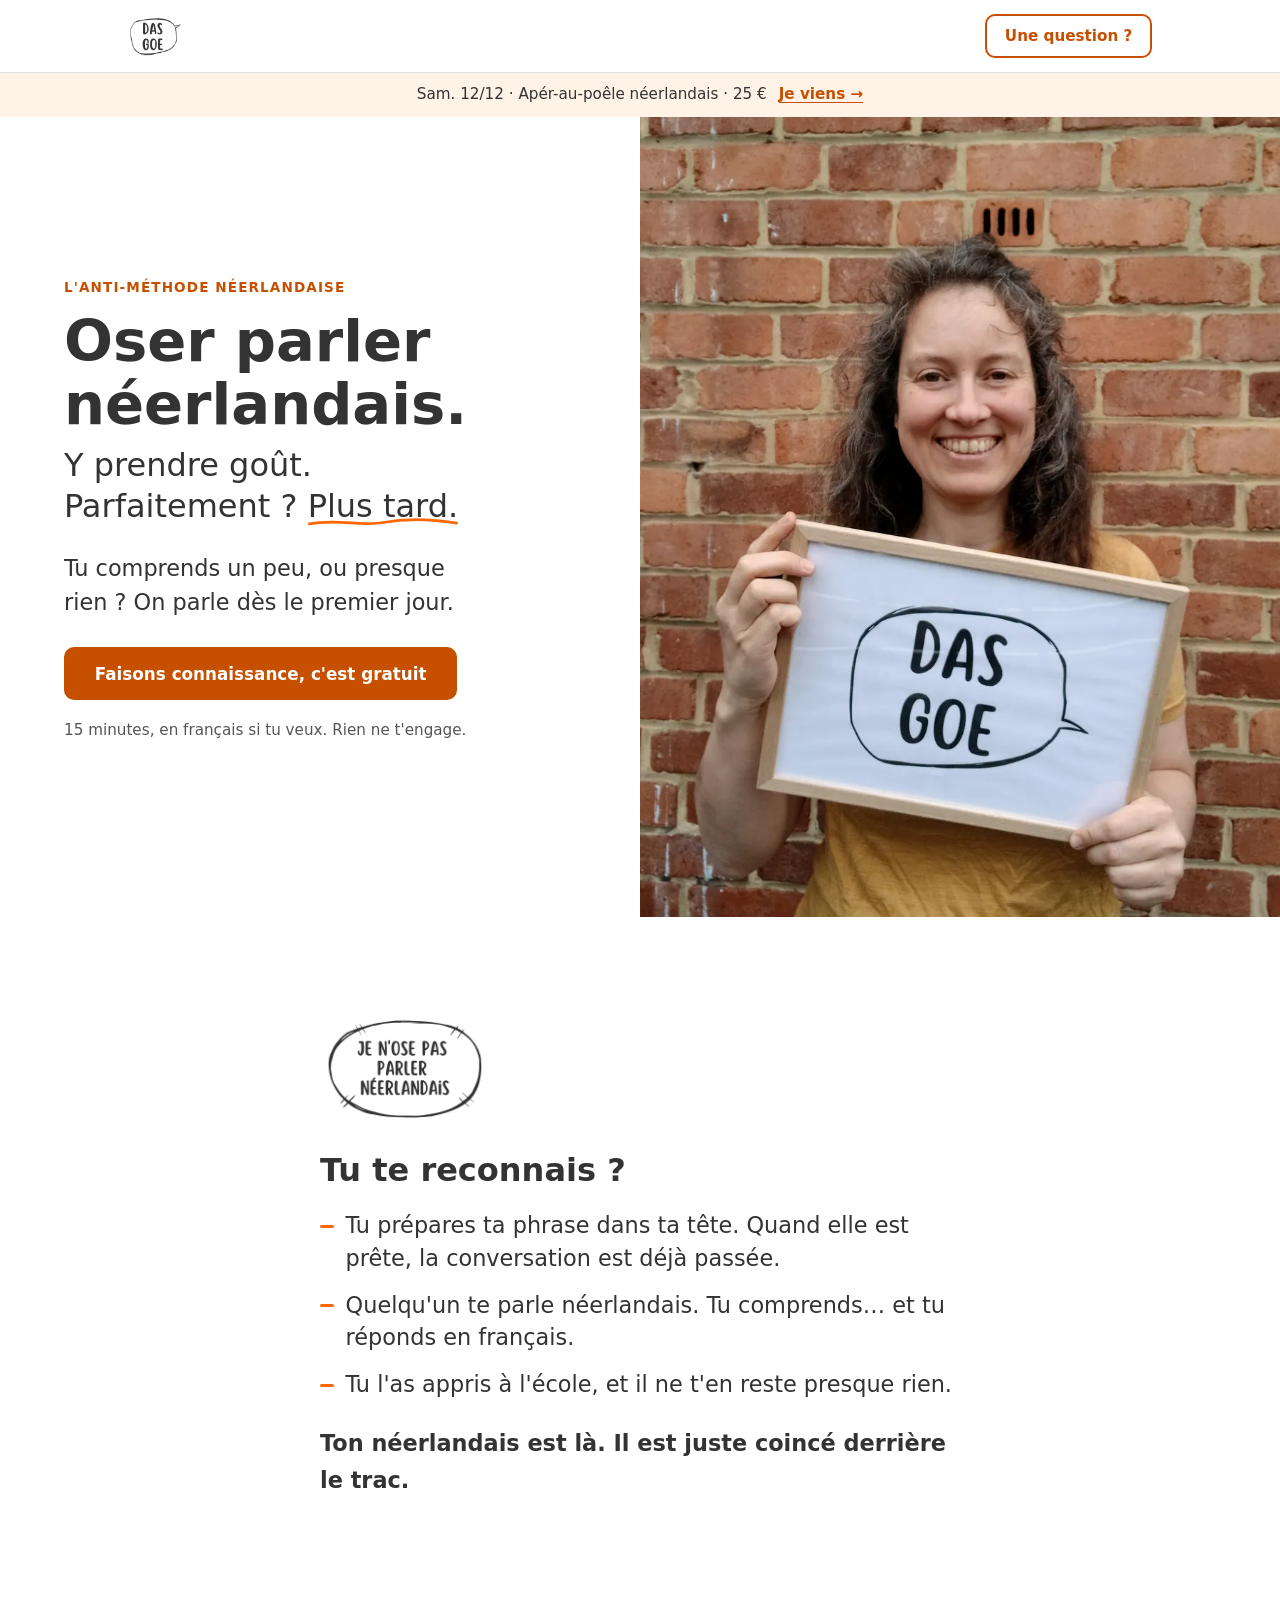
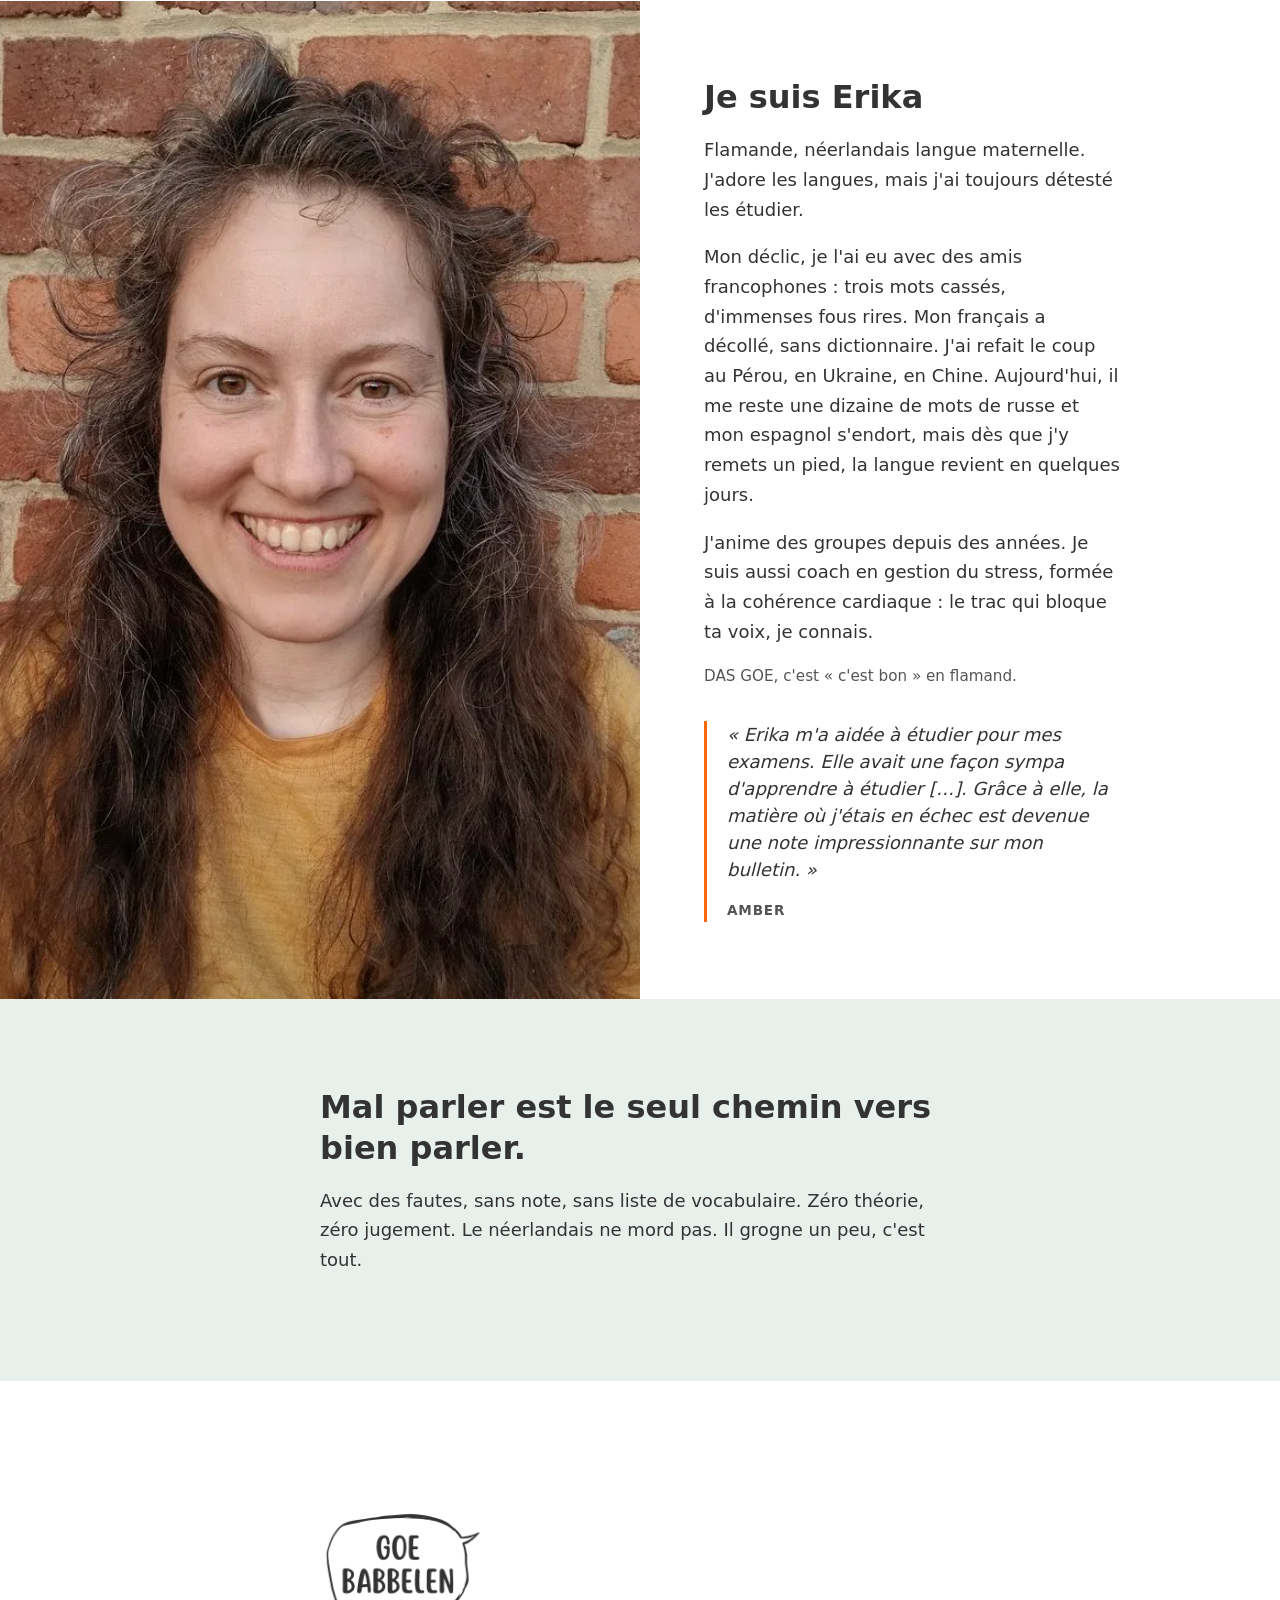
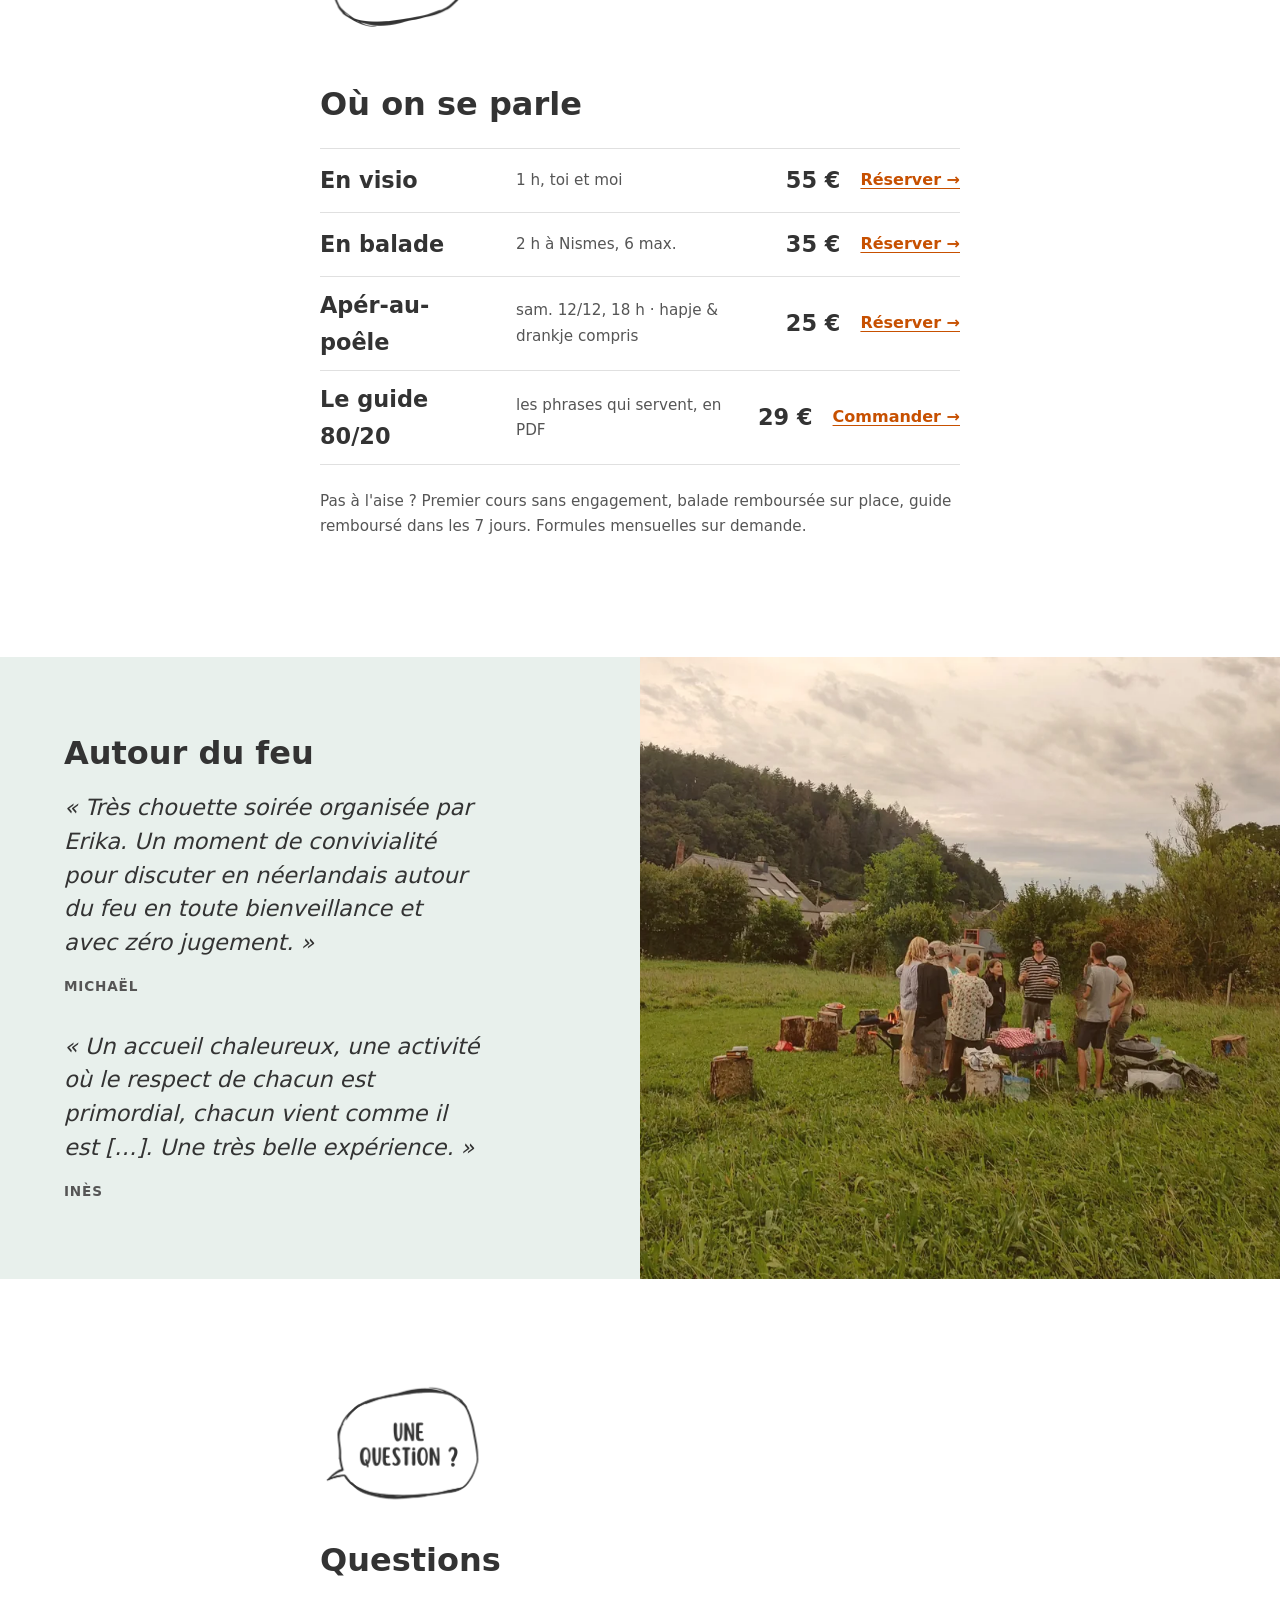
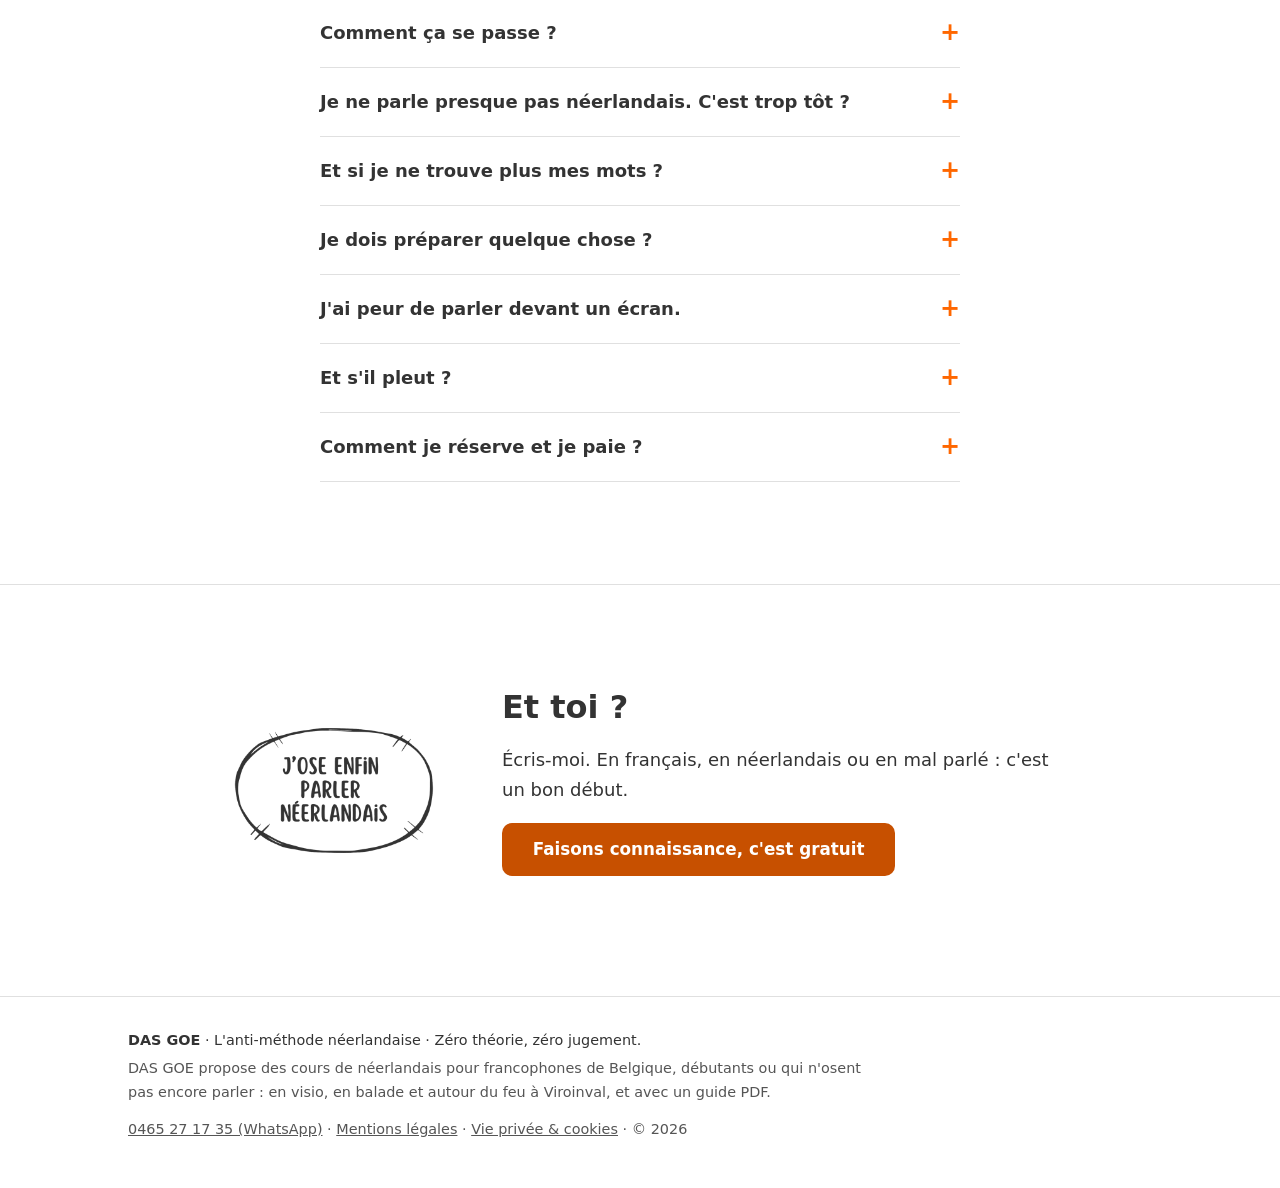
==== commit 29d8b34f: "10" ====
--- a/index.html
+++ b/index.html
@@ -13,6 +13,10 @@
 <meta property="og:url" content="https://dasgoe.be/">
 <meta property="og:locale" content="fr_BE">
 <link rel="stylesheet" href="css/style.css">
+<link rel="icon" href="images/icons/favicon-32.png" sizes="32x32" type="image/png">
+<link rel="apple-touch-icon" href="images/icons/apple-touch-icon.png">
+<link rel="manifest" href="site.webmanifest">
+<meta name="theme-color" content="#FFFFFF">
 <script type="application/ld+json">
 {
   "@context": "https://schema.org",
@@ -165,6 +169,8 @@
 
 <main id="main">
 
+  <p class="announce"><a href="https://wa.me/32465271735?text=Bonjour%20Erika%2C%20je%20viens%20de%20dasgoe.be.%20Je%20voudrais%20venir%20%C3%A0%20l%27ap%C3%A9r-au-po%C3%AAle%20n%C3%A9erlandais%20du%20samedi%2012%2F12%20%C3%A0%2018%20h%20%2825%20%E2%82%AC%29.">Sam. 12/12 · Apér-au-poêle néerlandais · 25&nbsp;€ <span class="announce-go">Je viens</span></a></p>
+
   <section class="split split-hero">
     <div class="split-text">
       <p class="eyebrow">L'anti-méthode néerlandaise</p>
--- a/css/style.css
+++ b/css/style.css
@@ -78,6 +78,12 @@
 }
 .brand{ display:flex; align-items:center; text-decoration:none; }
 .brand-logo-img{ width:56px; height:56px; }
+
+/* ---------- aankondiging boven de hero (tijdelijk: na de datum weghalen) ---------- */
+.announce{ margin:0; background: var(--block-a); text-align:center; font-size:.95rem; }
+.announce a{ display:flex; flex-wrap:wrap; justify-content:center; align-items:center; gap:.25rem .75rem; min-height:44px; padding:.5rem 1rem; text-decoration:none; color: var(--text); }
+.announce-go{ font-weight:700; color: var(--btn); text-decoration:underline; text-underline-offset:.2em; }
+.announce-go::after{ content:"\00a0→"; }
 
 /* ---------- knoppen ---------- */
 .btn{
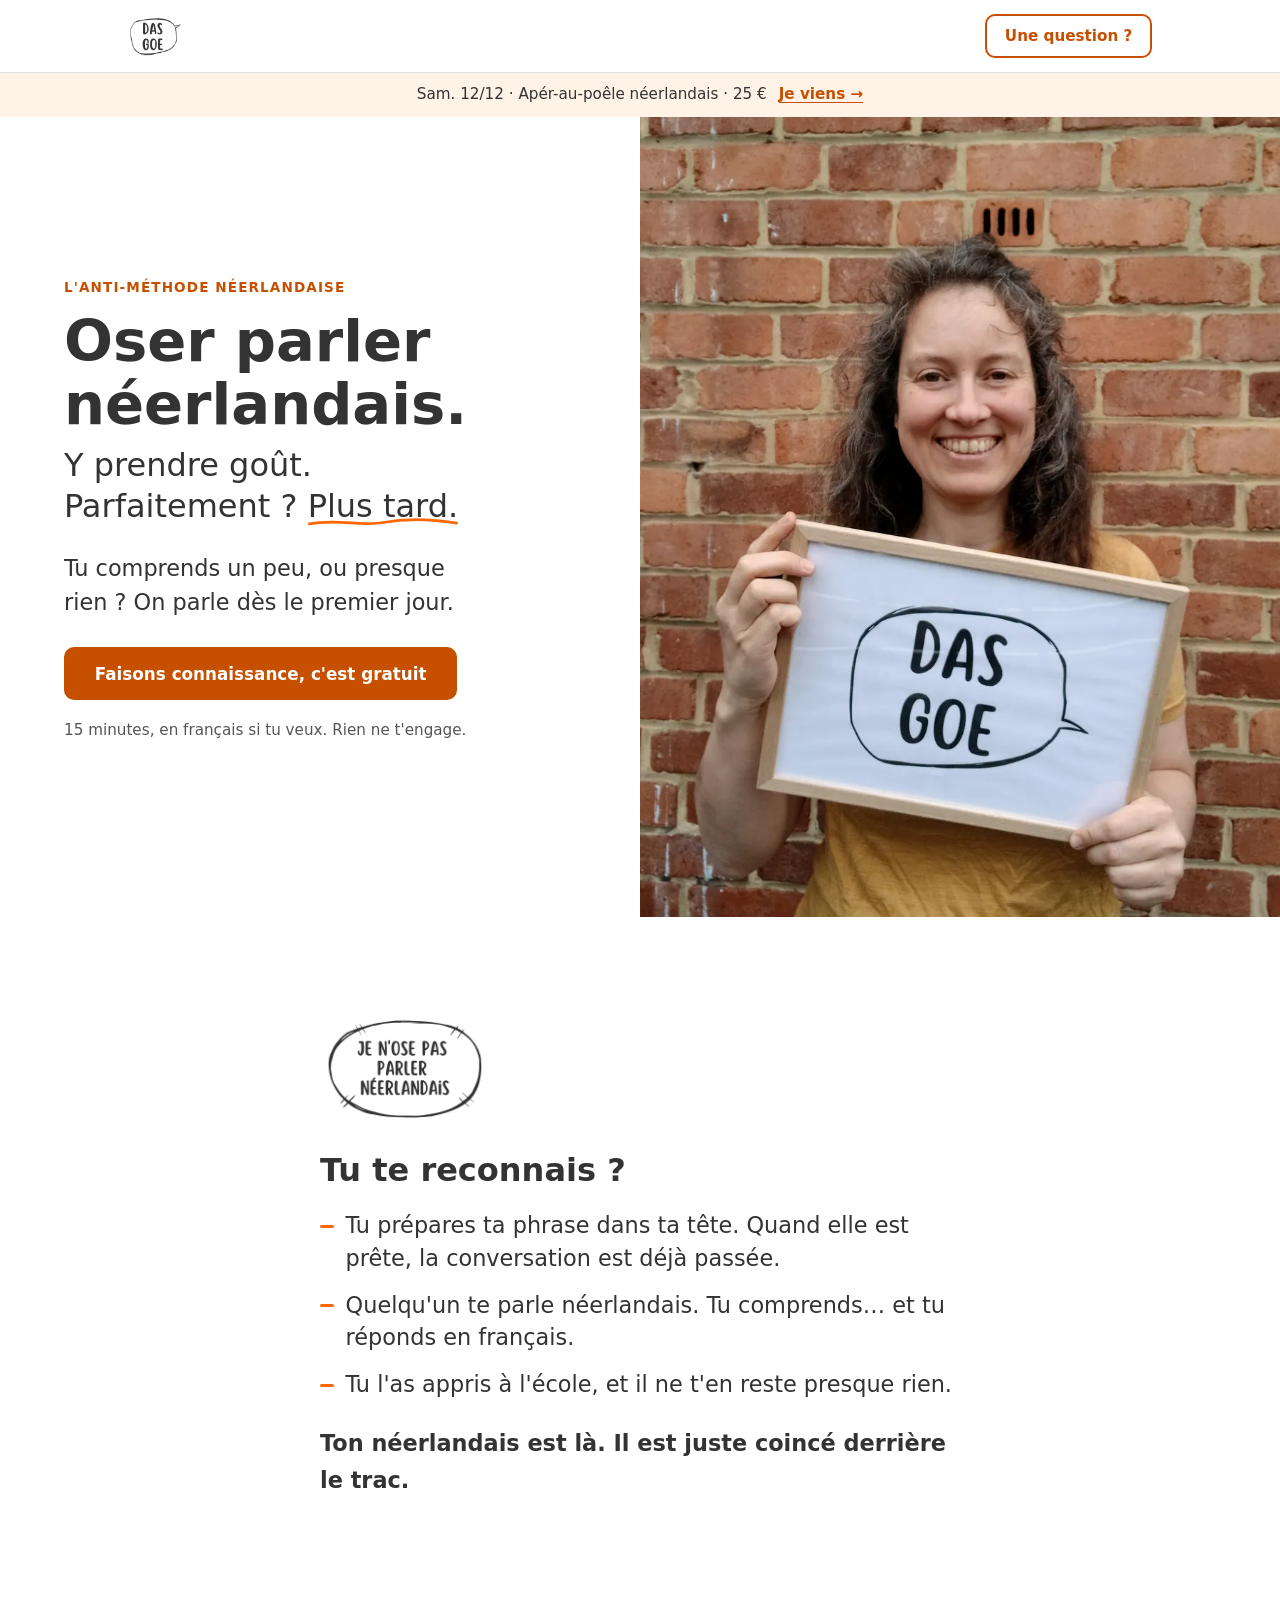
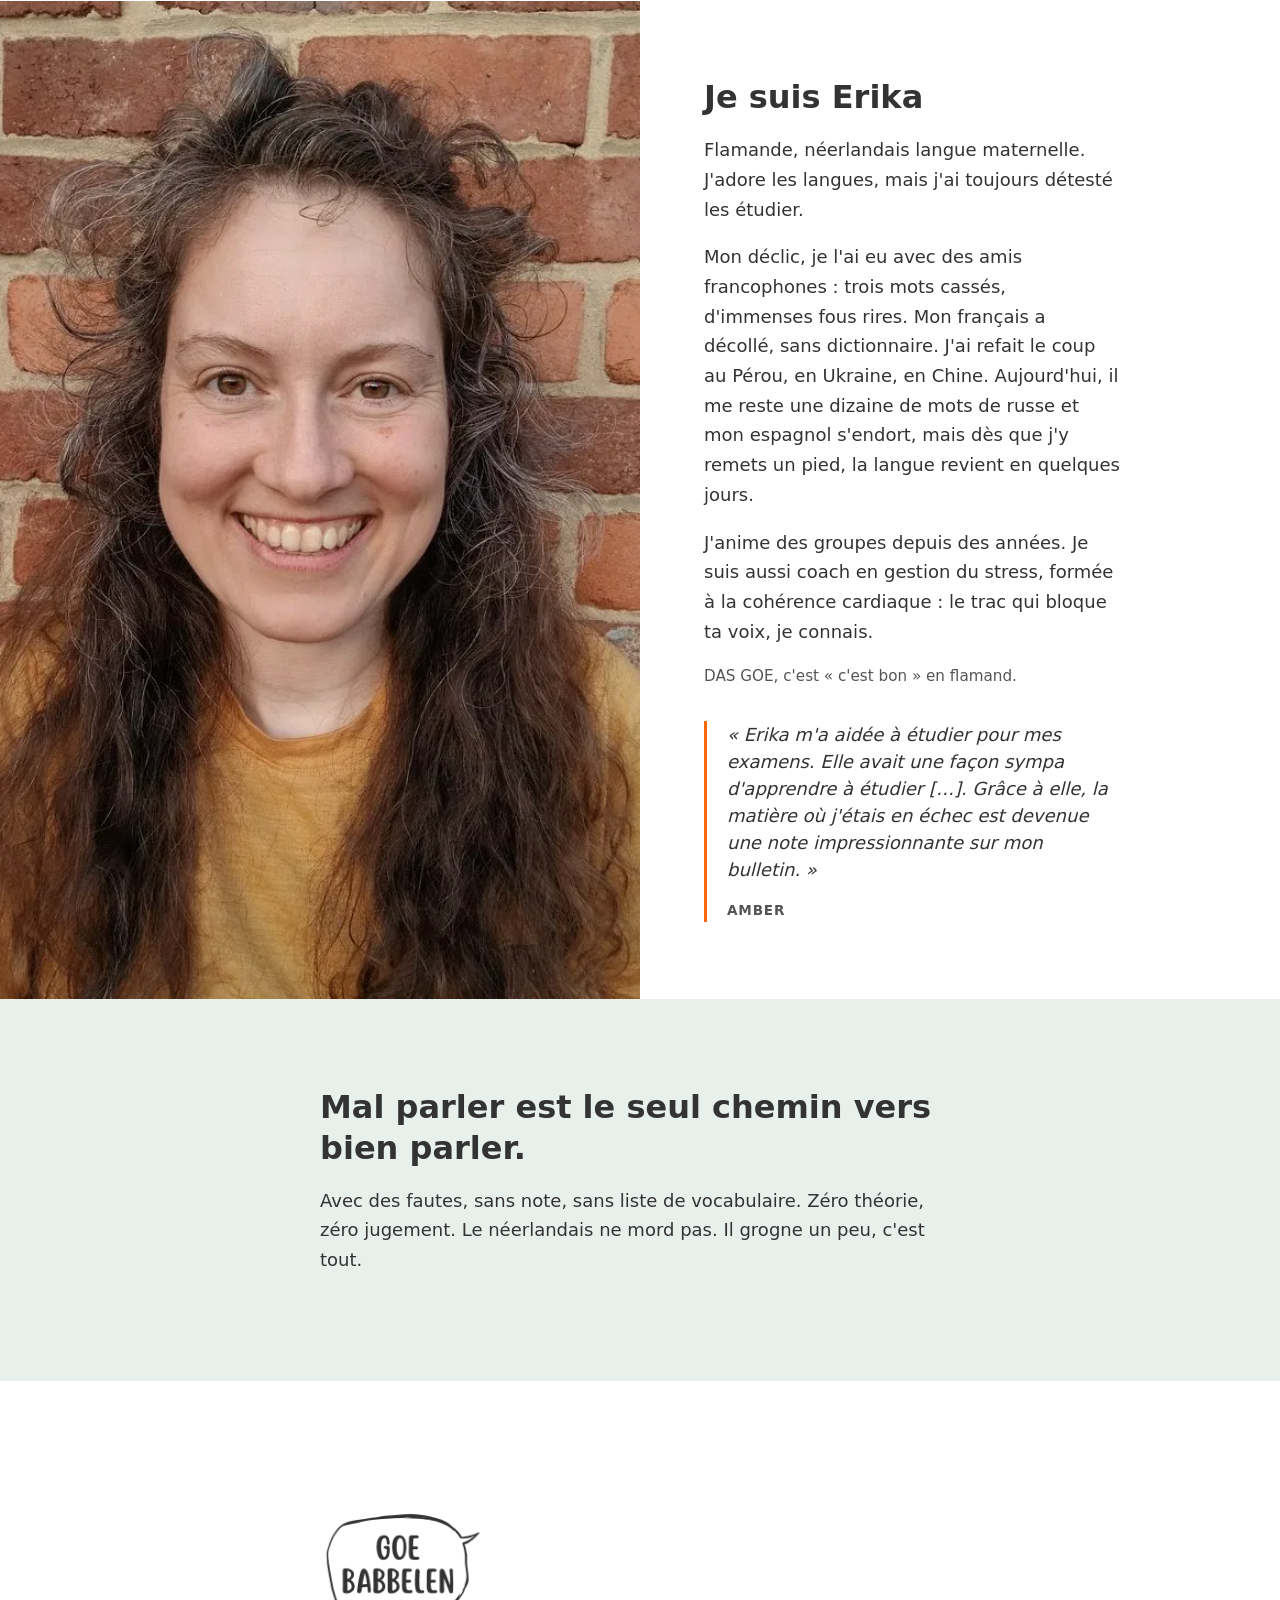
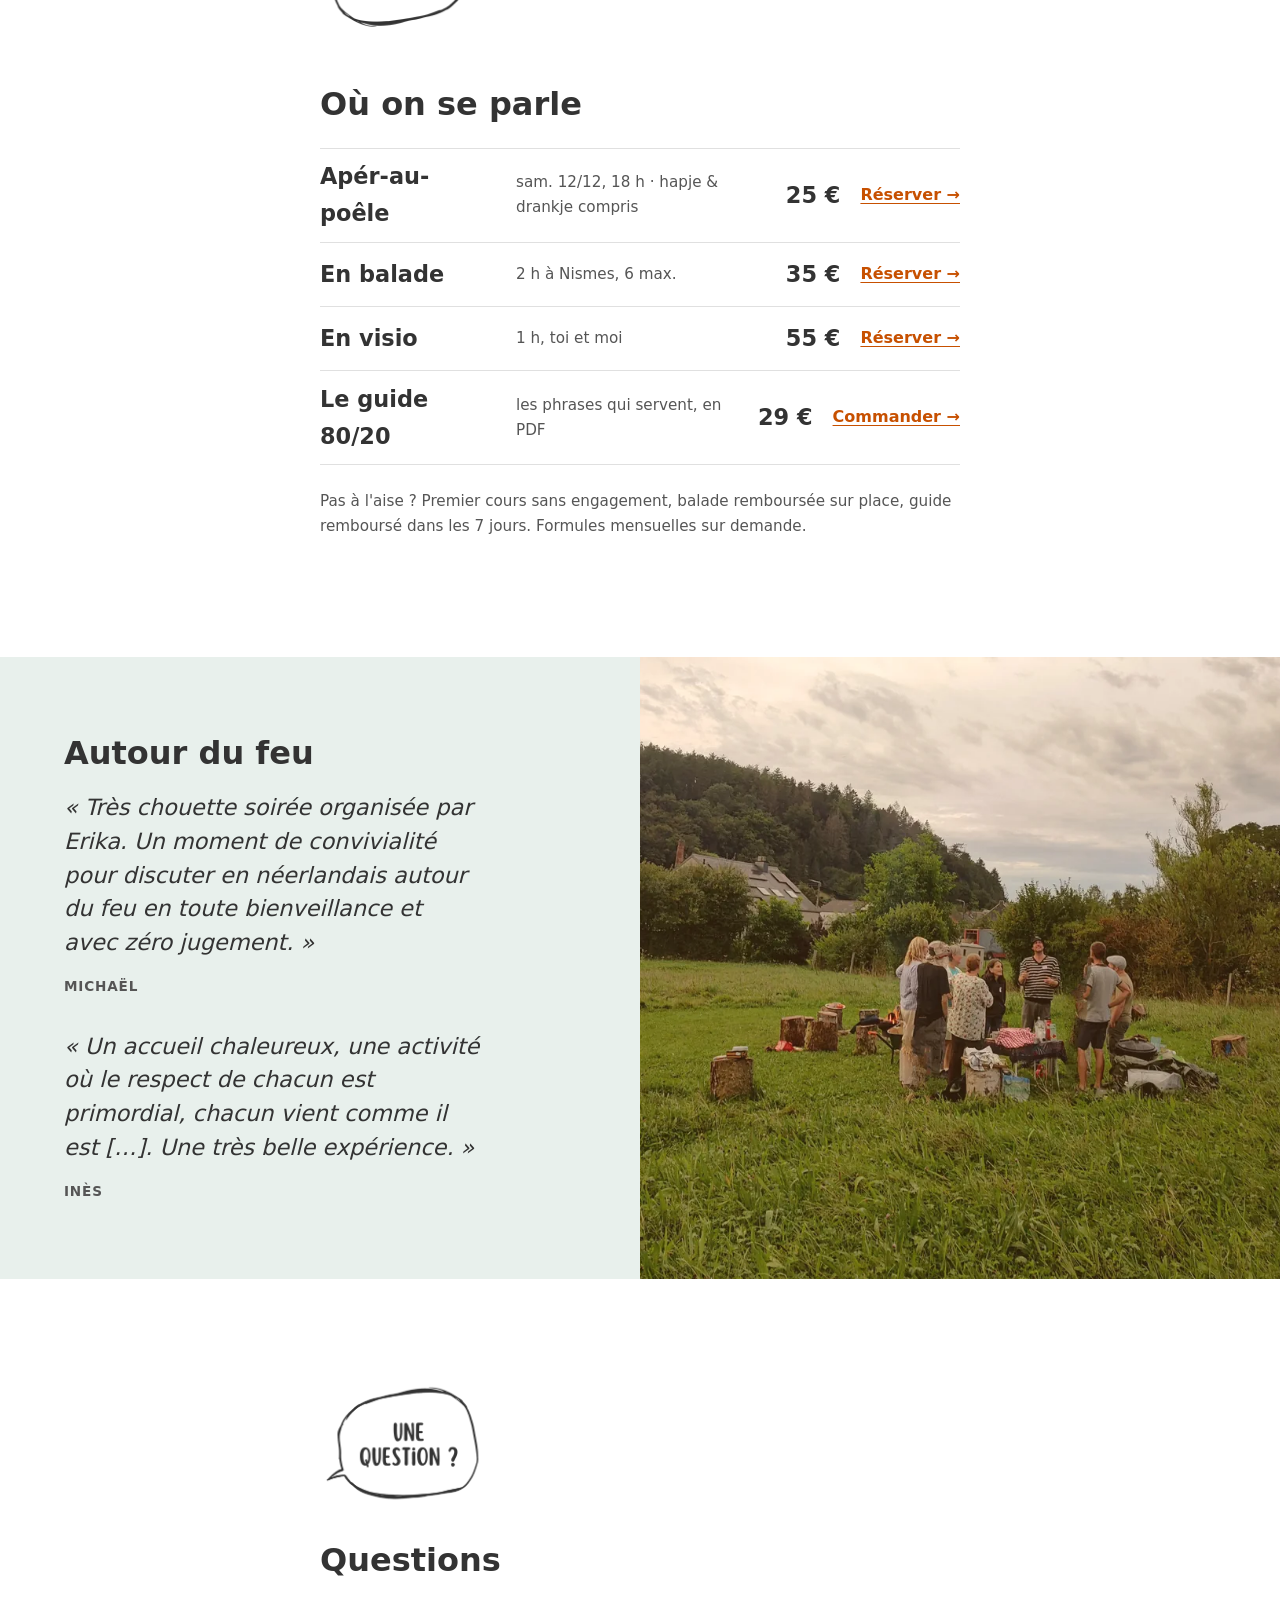
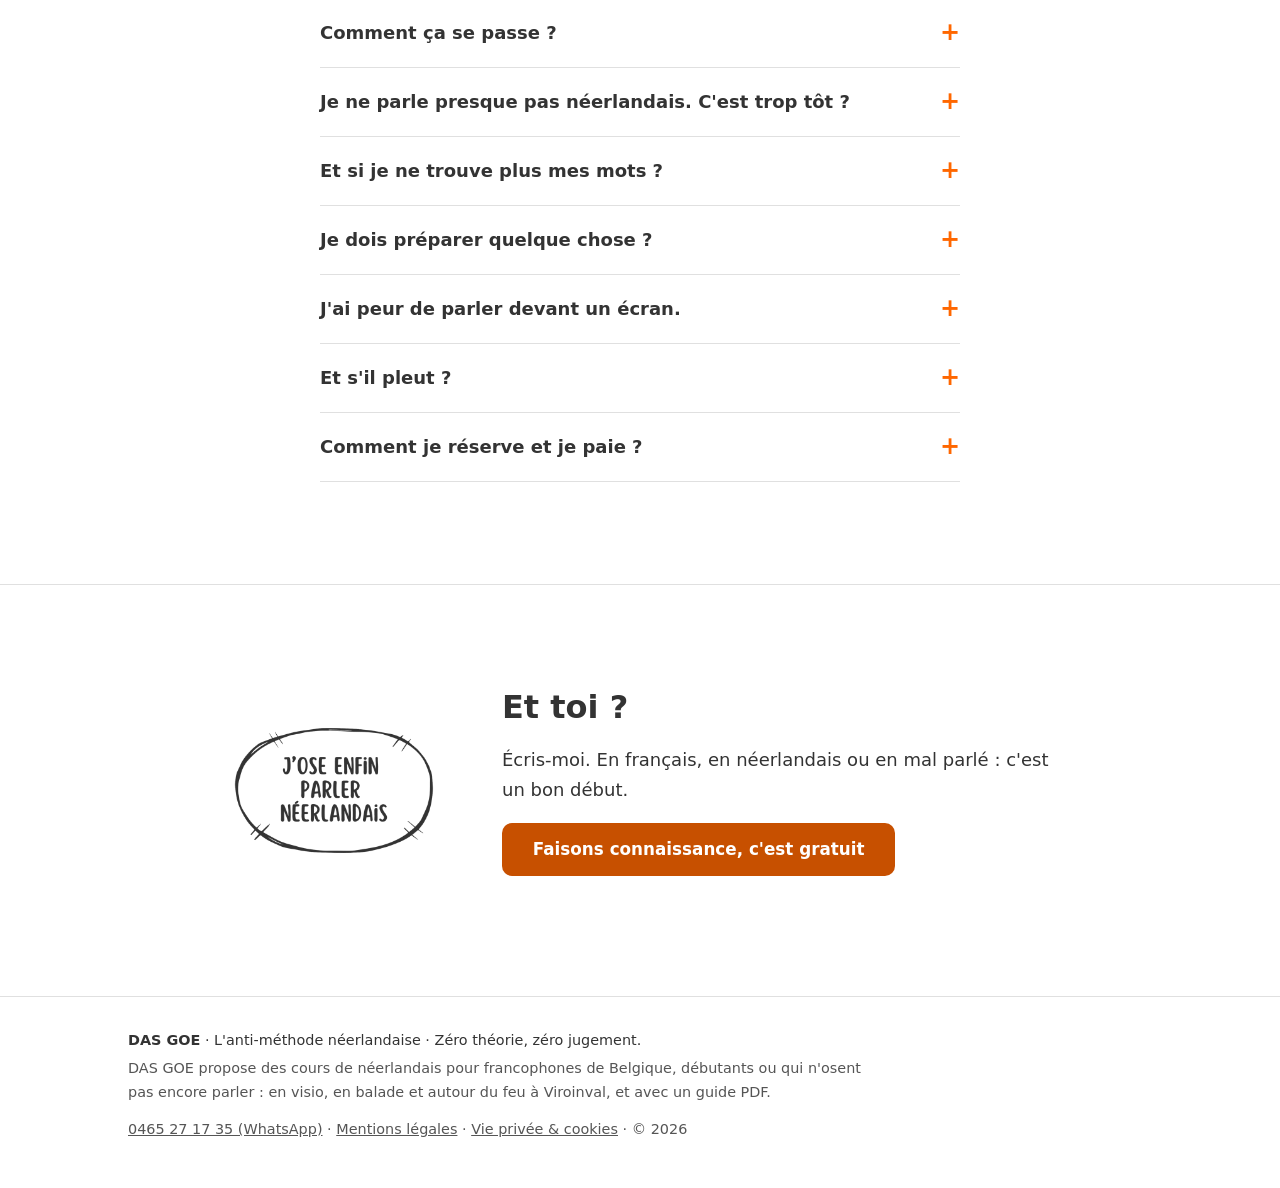
==== commit 66439ddd: "11" ====
--- a/index.html
+++ b/index.html
@@ -4,14 +4,19 @@
 <meta charset="utf-8">
 <meta name="viewport" content="width=device-width, initial-scale=1">
 <meta name="format-detection" content="telephone=no, date=no, address=no, email=no">
-<title>DAS GOE — Oser parler néerlandais, en visio, en balade ou autour du feu</title>
-<meta name="description" content="Débutant ou bloqué quand il faut parler néerlandais ? Appel découverte gratuit, cours en visio, balades et apéros en néerlandais à Nismes. Zéro théorie, zéro jugement.">
+<title>DAS GOE — Oser parler néerlandais, autour du feu, en balade ou en visio</title>
+<meta name="description" content="Débutant ou bloqué en néerlandais ? Apéros autour du feu et balades à Nismes, cours en visio. Zéro théorie, zéro jugement.">
 <link rel="canonical" href="https://dasgoe.be/">
-<meta property="og:title" content="DAS GOE — Oser parler néerlandais, en visio, en balade ou autour du feu">
-<meta property="og:description" content="Débutant ou bloqué quand il faut parler néerlandais ? Appel découverte gratuit, cours en visio, balades et apéros en néerlandais à Nismes. Zéro théorie, zéro jugement.">
+<meta property="og:title" content="DAS GOE — Oser parler néerlandais, autour du feu, en balade ou en visio">
+<meta property="og:description" content="Débutant ou bloqué en néerlandais ? Apéros autour du feu et balades à Nismes, cours en visio. Zéro théorie, zéro jugement.">
 <meta property="og:type" content="website">
 <meta property="og:url" content="https://dasgoe.be/">
 <meta property="og:locale" content="fr_BE">
+<meta property="og:image" content="https://dasgoe.be/images/og-dasgoe.jpg">
+<meta property="og:image:width" content="1200">
+<meta property="og:image:height" content="630">
+<meta property="og:image:alt" content="Erika tient un cadre avec la bulle DAS GOE">
+<meta name="twitter:card" content="summary_large_image">
 <link rel="stylesheet" href="css/style.css">
 <link rel="icon" href="images/icons/favicon-32.png" sizes="32x32" type="image/png">
 <link rel="apple-touch-icon" href="images/icons/apple-touch-icon.png">
@@ -223,9 +228,9 @@
       <img src="images/badges/badge-goe-babbelen-black.webp" width="700" height="700" alt="" loading="lazy" class="offer-bubble">
       <h2>Où on se parle</h2>
       <ul class="menu">
+        <li><span class="menu-name">Apér-au-poêle</span><span class="menu-info">sam. 12/12, 18 h · hapje &amp; drankje compris</span><span class="menu-price">25&nbsp;€</span><a href="https://wa.me/32465271735?text=Bonjour%20Erika%2C%20je%20viens%20de%20dasgoe.be.%20Je%20voudrais%20venir%20%C3%A0%20l%27ap%C3%A9r-au-po%C3%AAle%20n%C3%A9erlandais%20du%20samedi%2012%2F12%20%C3%A0%2018%20h%20%2825%20%E2%82%AC%29." class="link-go" aria-label="Réserver un apéro">Réserver</a></li>
+        <li><span class="menu-name">En balade</span><span class="menu-info">2&nbsp;h à Nismes, 6 max.</span><span class="menu-price">35&nbsp;€</span><a href="https://wa.me/32465271735?text=Bonjour%20Erika%2C%20je%20viens%20de%20dasgoe.be.%20Je%20voudrais%20m%27inscrire%20%C3%A0%20une%20balade%20en%20n%C3%A9erlandais%20%2835%20%E2%82%AC%29.%20Les%20dates%20qui%20me%20conviennent%20%3A%20" class="link-go" aria-label="Réserver une balade">Réserver</a></li>
         <li><span class="menu-name">En visio</span><span class="menu-info">1&nbsp;h, toi et moi</span><span class="menu-price">55&nbsp;€</span><a href="https://wa.me/32465271735?text=Bonjour%20Erika%2C%20je%20viens%20de%20dasgoe.be.%20Je%20voudrais%20r%C3%A9server%20un%201er%20cours%20en%20visio%20%2855%20%E2%82%AC%29.%20Les%20jours%20et%20moments%20qui%20me%20conviennent%20%3A%20" class="link-go" aria-label="Réserver un cours en visio">Réserver</a></li>
-        <li><span class="menu-name">En balade</span><span class="menu-info">2&nbsp;h à Nismes, 6 max.</span><span class="menu-price">35&nbsp;€</span><a href="https://wa.me/32465271735?text=Bonjour%20Erika%2C%20je%20viens%20de%20dasgoe.be.%20Je%20voudrais%20m%27inscrire%20%C3%A0%20une%20balade%20en%20n%C3%A9erlandais%20%2835%20%E2%82%AC%29.%20Les%20dates%20qui%20me%20conviennent%20%3A%20" class="link-go" aria-label="Réserver une balade">Réserver</a></li>
-        <li><span class="menu-name">Apér-au-poêle</span><span class="menu-info">sam. 12/12, 18 h · hapje &amp; drankje compris</span><span class="menu-price">25&nbsp;€</span><a href="https://wa.me/32465271735?text=Bonjour%20Erika%2C%20je%20viens%20de%20dasgoe.be.%20Je%20voudrais%20venir%20%C3%A0%20l%27ap%C3%A9r-au-po%C3%AAle%20n%C3%A9erlandais%20du%20samedi%2012%2F12%20%C3%A0%2018%20h%20%2825%20%E2%82%AC%29." class="link-go" aria-label="Réserver un apéro">Réserver</a></li>
         <li><span class="menu-name">Le guide 80/20</span><span class="menu-info">les phrases qui servent, en PDF</span><span class="menu-price">29&nbsp;€</span><a href="https://wa.me/32465271735?text=Bonjour%20Erika%2C%20je%20viens%20de%20dasgoe.be.%20Je%20voudrais%20acheter%20le%20guide%2080%2F20%20%2829%20%E2%82%AC%29." class="link-go" aria-label="Commander le guide">Commander</a></li>
       </ul>
       <p class="soft">Pas à l'aise&nbsp;? Premier cours sans engagement, balade remboursée sur place, guide remboursé dans les 7 jours. Formules mensuelles sur demande.</p>
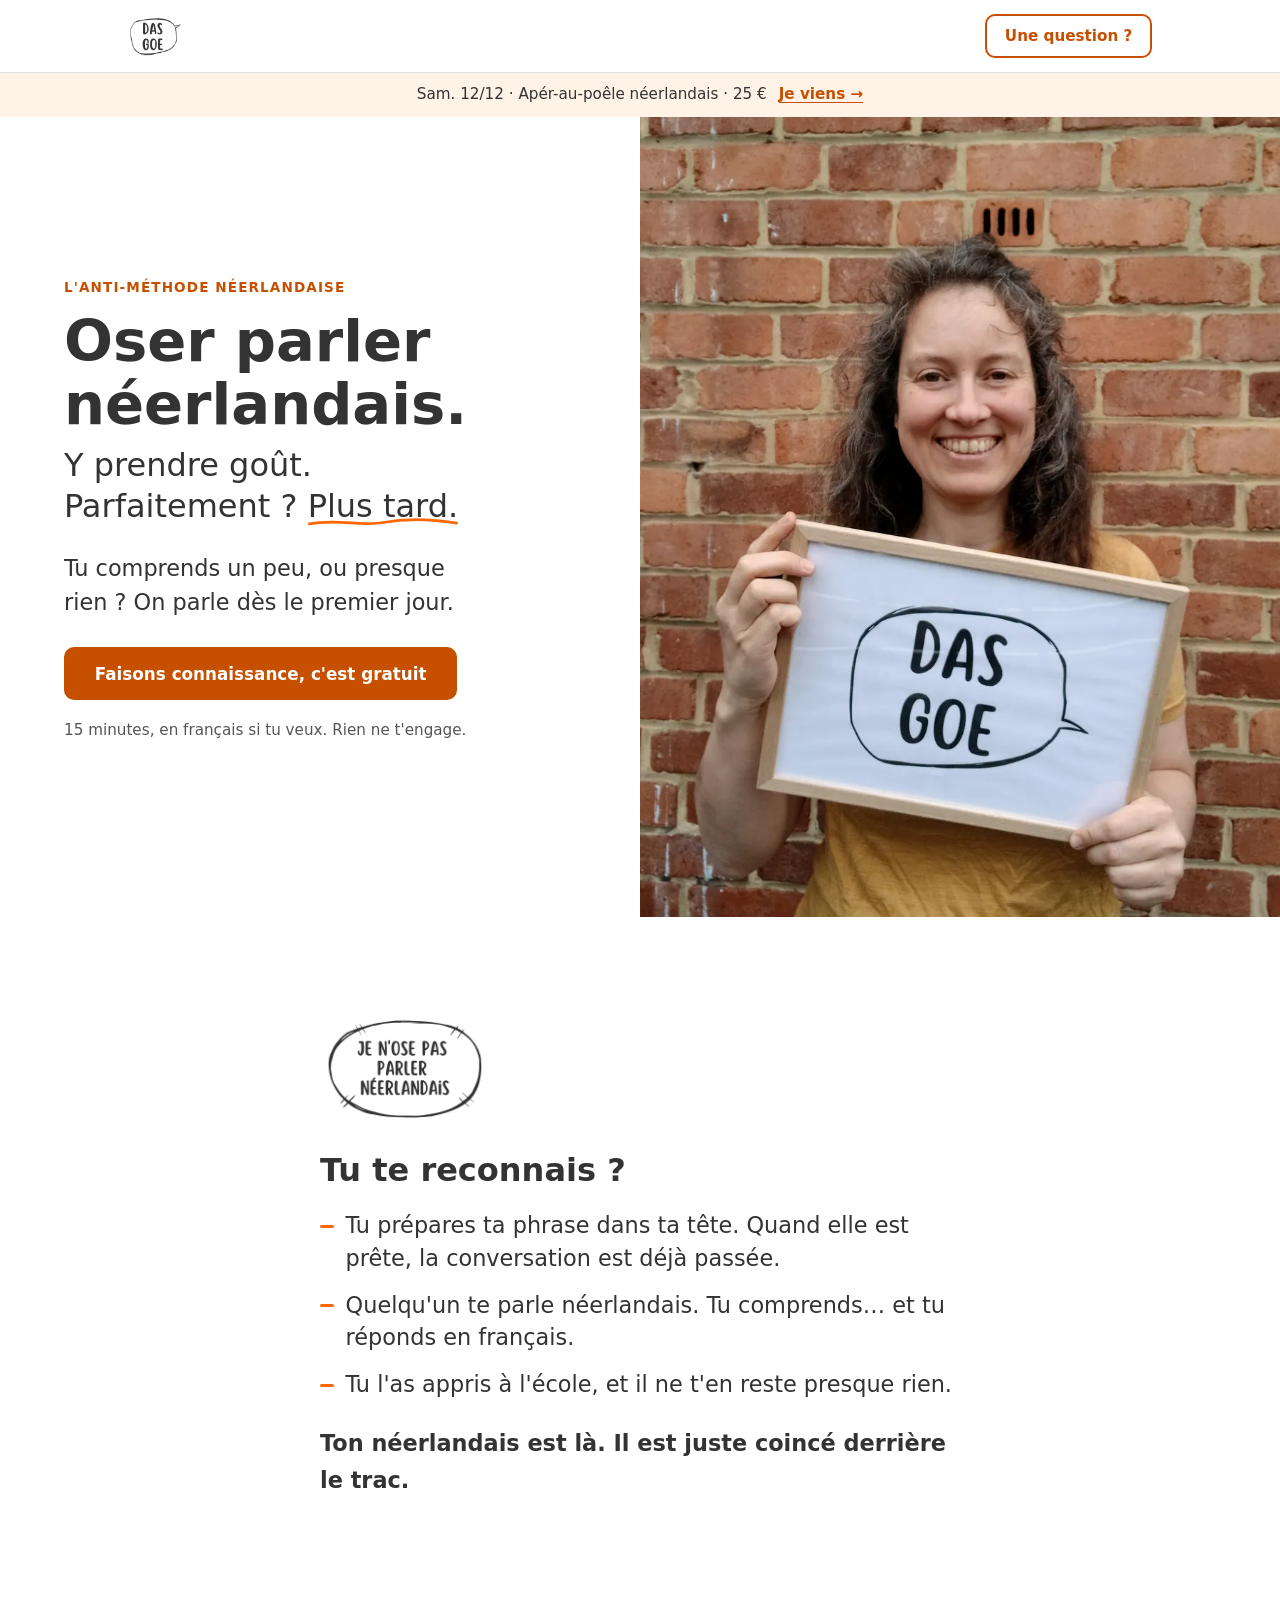
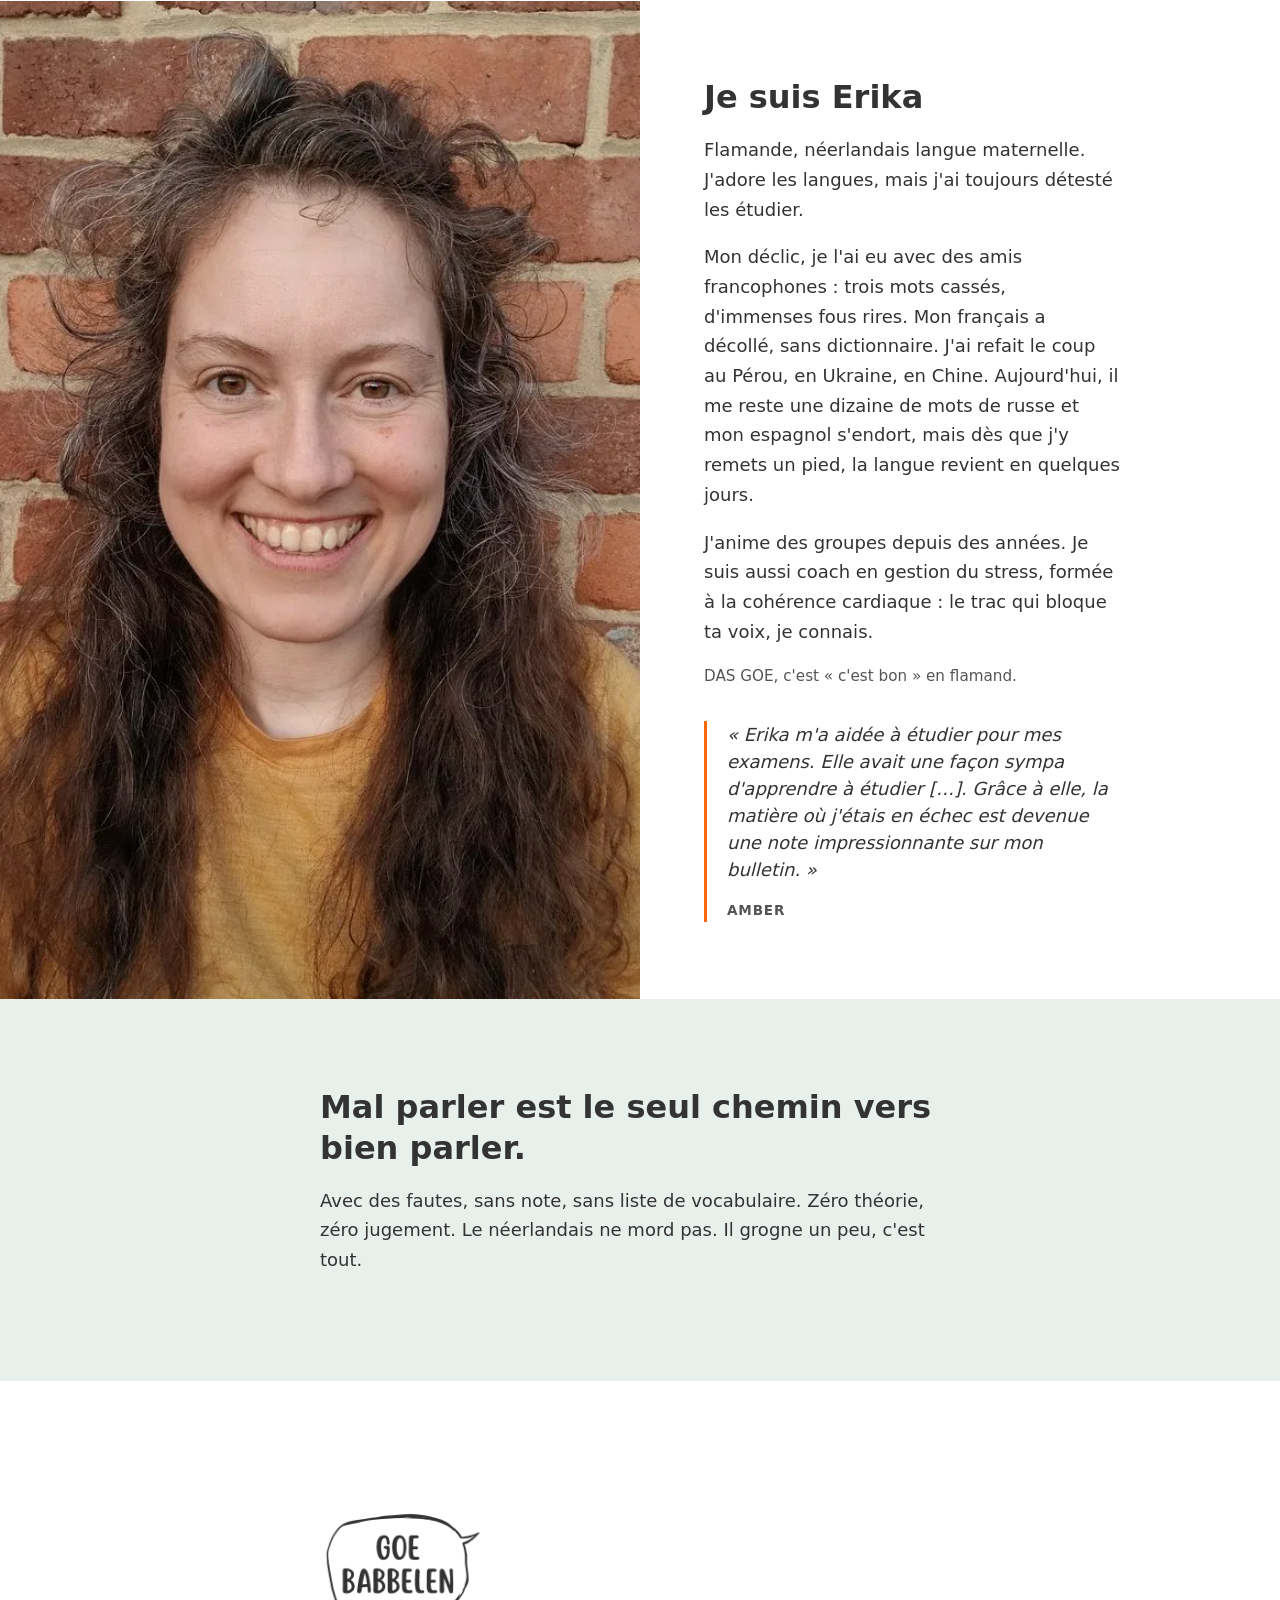
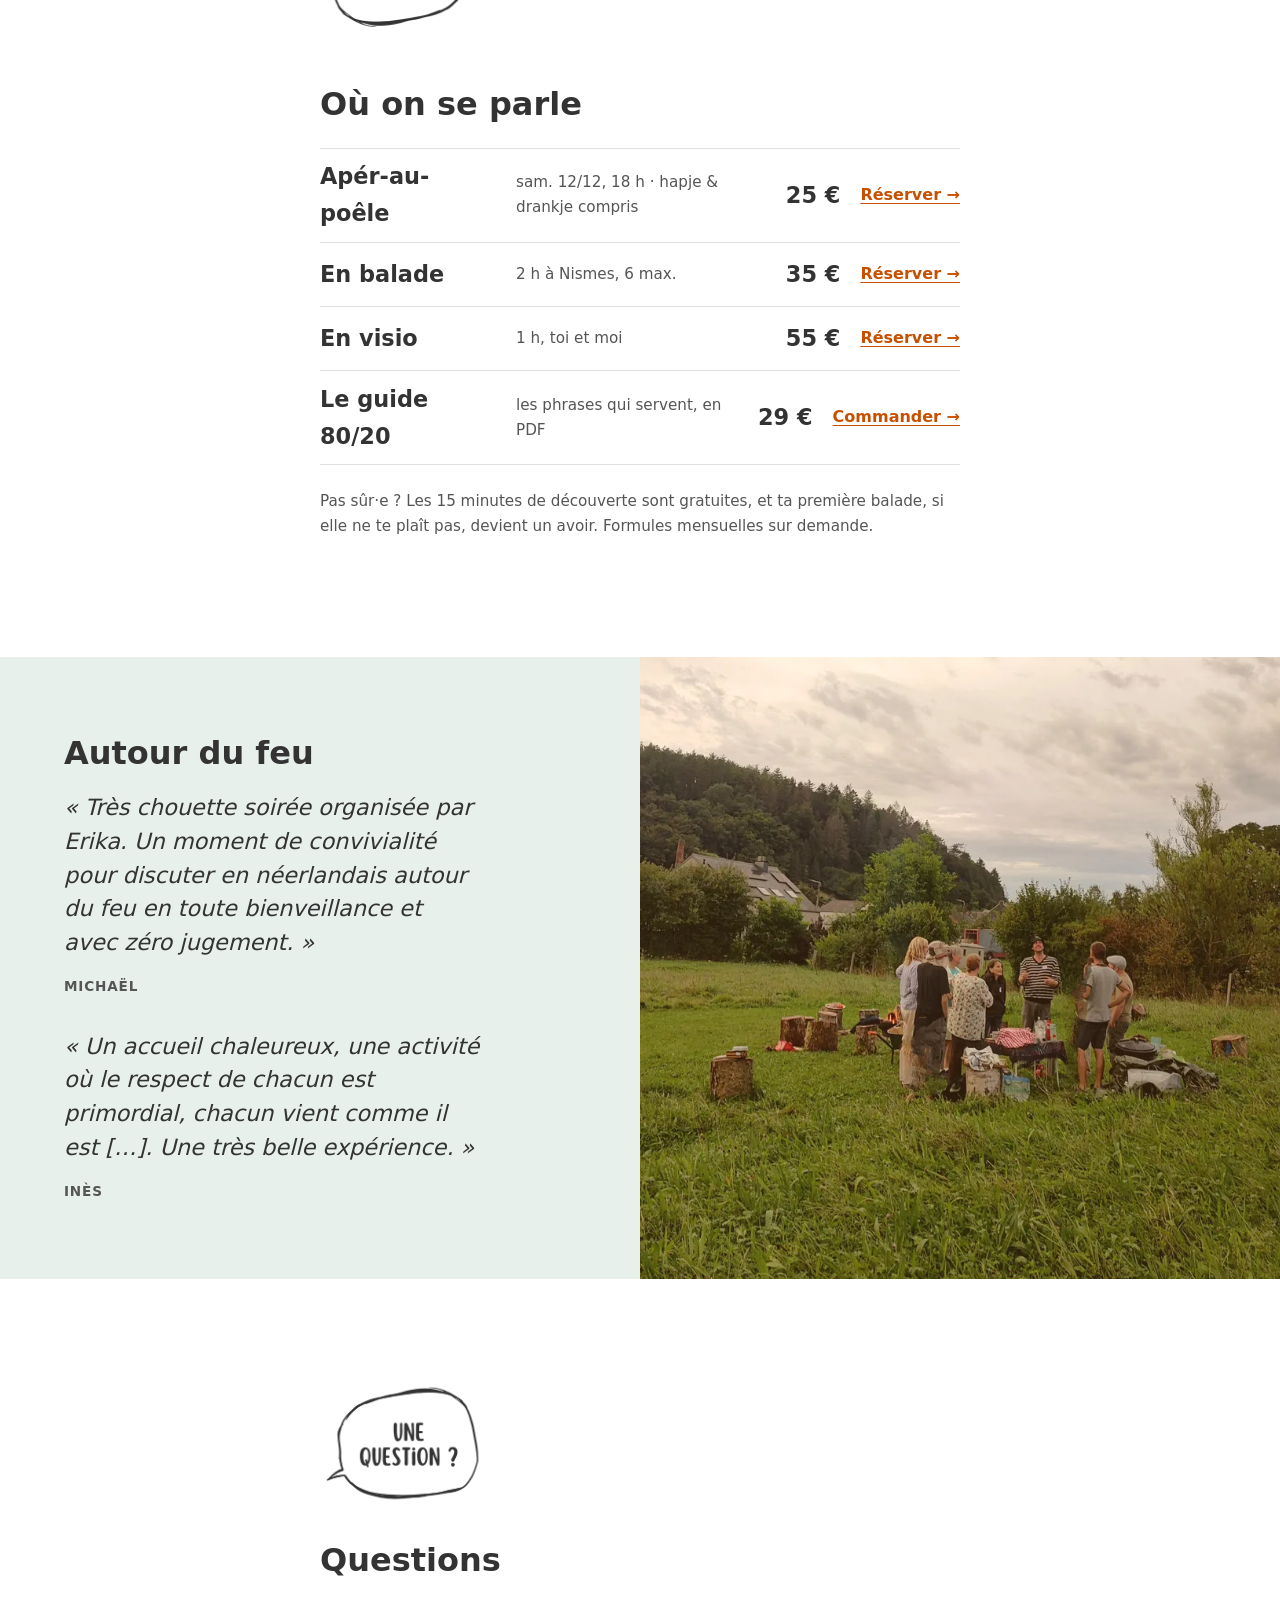
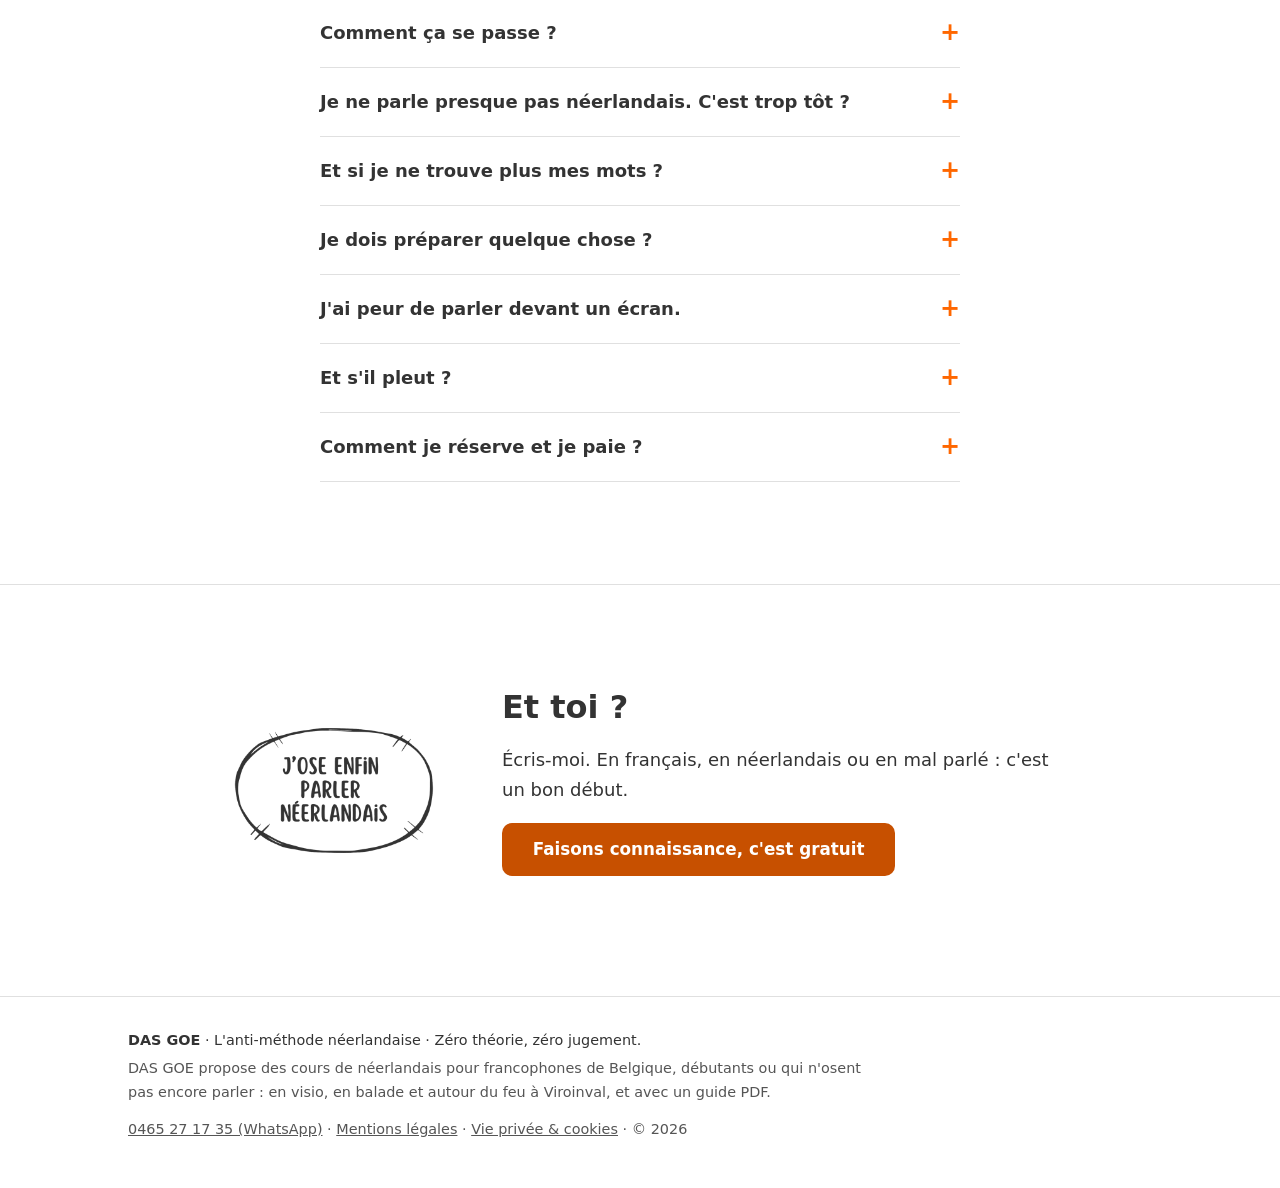
==== commit 8660931e: "12" ====
--- a/index.html
+++ b/index.html
@@ -155,7 +155,7 @@
       "name": "Comment je réserve et je paie ?",
       "acceptedAnswer": {
         "@type": "Answer",
-        "text": "Tu m'écris sur WhatsApp et on fixe le jour ensemble. Tu paies par Bancontact, prix finaux. Le guide, je te l'envoie par e-mail dès que ton paiement est arrivé."
+        "text": "Tu m'écris sur WhatsApp et on fixe le jour ensemble. Tu paies par Bancontact ou par virement, prix finaux. Le guide, je te l'envoie par e-mail dès que ton paiement est arrivé."
       }
     }
   ]
@@ -233,7 +233,7 @@
         <li><span class="menu-name">En visio</span><span class="menu-info">1&nbsp;h, toi et moi</span><span class="menu-price">55&nbsp;€</span><a href="https://wa.me/32465271735?text=Bonjour%20Erika%2C%20je%20viens%20de%20dasgoe.be.%20Je%20voudrais%20r%C3%A9server%20un%201er%20cours%20en%20visio%20%2855%20%E2%82%AC%29.%20Les%20jours%20et%20moments%20qui%20me%20conviennent%20%3A%20" class="link-go" aria-label="Réserver un cours en visio">Réserver</a></li>
         <li><span class="menu-name">Le guide 80/20</span><span class="menu-info">les phrases qui servent, en PDF</span><span class="menu-price">29&nbsp;€</span><a href="https://wa.me/32465271735?text=Bonjour%20Erika%2C%20je%20viens%20de%20dasgoe.be.%20Je%20voudrais%20acheter%20le%20guide%2080%2F20%20%2829%20%E2%82%AC%29." class="link-go" aria-label="Commander le guide">Commander</a></li>
       </ul>
-      <p class="soft">Pas à l'aise&nbsp;? Premier cours sans engagement, balade remboursée sur place, guide remboursé dans les 7 jours. Formules mensuelles sur demande.</p>
+      <p class="soft">Pas sûr·e&nbsp;? Les 15 minutes de découverte sont gratuites, et ta première balade, si elle ne te plaît pas, devient un avoir. Formules mensuelles sur demande.</p>
     </div>
   </section>
 
@@ -282,7 +282,7 @@
         </details>
       <details class="faq-item">
           <summary>Comment je réserve et je paie ?</summary>
-          <p>Tu m'écris sur WhatsApp et on fixe le jour ensemble. Tu paies par Bancontact, prix finaux. Le guide, je te l'envoie par e-mail dès que ton paiement est arrivé.</p>
+          <p>Tu m'écris sur WhatsApp et on fixe le jour ensemble. Tu paies par Bancontact ou par virement, prix finaux. Le guide, je te l'envoie par e-mail dès que ton paiement est arrivé.</p>
         </details>
     </div>
   </section>
